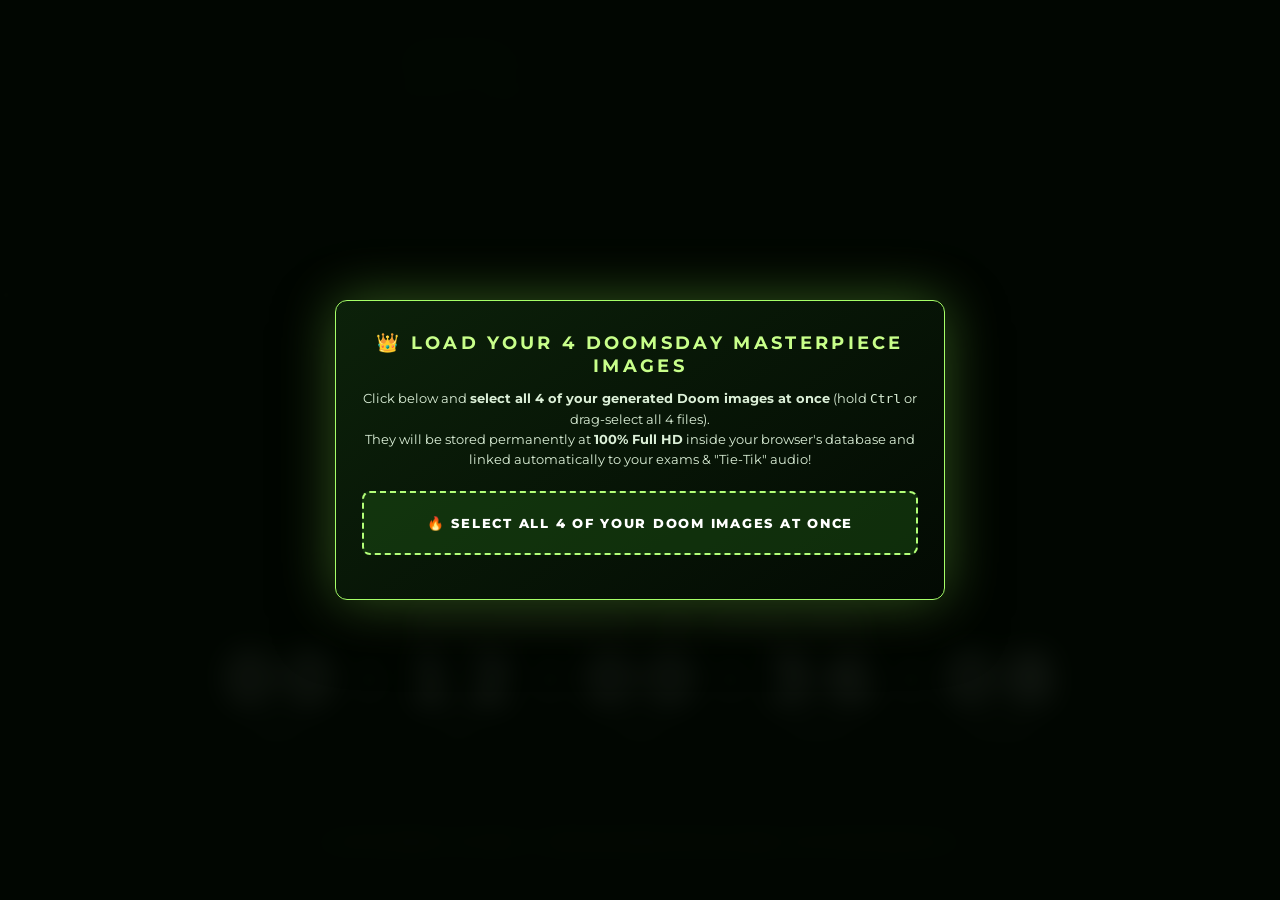
==== index.html @ 55f09d1e "Indexname" ====
<!DOCTYPE html>
<html lang="en">
<head>
<meta charset="UTF-8">
<meta name="viewport" content="width=device-width, initial-scale=1.0">
<title>HARSH YADAV // DOOMSDAY IS COMING</title>
<link href="https://fonts.googleapis.com/css2?family=Montserrat:wght@500;600;700;800;900&display=swap" rel="stylesheet">
<style>
  * { box-sizing: border-box; margin: 0; padding: 0; user-select: none; }
  body, html {
    width: 100vw; height: 100vh; overflow: hidden;
    background: #000000;
    font-family: 'Montserrat', sans-serif;
    color: #ffffff;
  }

  .cinema-stage {
    position: relative;
    width: 100vw; height: 100vh;
    background: #020502;
    overflow: hidden;
  }

  /* 1. Multi-Wallpaper Cross-Fade Layers with Slow IMAX Camera Push-In */
  .bg-layer {
    position: absolute; inset: 0;
    width: 100%; height: 100%;
    background-size: cover;
    background-position: center 22%;
    opacity: 0;
    transition: opacity 1.2s ease-in-out;
    z-index: 1;
    will-change: transform, opacity;
  }
  .bg-layer.active {
    opacity: 1;
    animation: imaxPush 18s infinite alternate ease-in-out;
  }
  @keyframes imaxPush {
    0% { transform: scale(1.0); }
    100% { transform: scale(1.045); }
  }

  /* Subtle Second-Tick Rim Flash Overlay */
  #tickFlashOverlay {
    position: absolute; inset: 0;
    background: radial-gradient(circle at 52% 35%, rgba(185, 255, 110, 0.08), transparent 65%);
    opacity: 0;
    z-index: 2;
    pointer-events: none;
    transition: opacity 0.12s ease;
  }

  /* 2. Live Golden-Emerald Sparks & Ash Canvas (Matches the sparks in your 4 images) */
  #sparksCanvas {
    position: absolute; inset: 0;
    width: 100%; height: 100%;
    z-index: 3;
    pointer-events: none;
  }

  /* 3. Cinema Shadow Cushion Behind Clock (Keeps upper 65% face/mask 100% crystal clear) */
  .shadow-cushion {
    position: absolute; inset: 0;
    background:
      radial-gradient(ellipse at 50% 42%, transparent 45%, rgba(0, 0, 0, 0.72) 88%, rgba(0, 0, 0, 0.95) 100%),
      linear-gradient(to bottom,
        rgba(0,0,0,0.35) 0%,
        transparent 14%,
        transparent 54%,
        rgba(1, 5, 1, 0.76) 69%,
        rgba(0, 0, 0, 0.92) 84%,
        rgba(0, 0, 0, 0.98) 100%);
    z-index: 4;
    pointer-events: none;
  }

  /* IMAX Letterbox Bars */
  .letterbox-top, .letterbox-bottom {
    position: absolute; left: 0; width: 100%; height: 3.8vh;
    background: #000000; z-index: 9; pointer-events: none;
  }
  .letterbox-top { top: 0; }
  .letterbox-bottom { bottom: 0; }

  /* 4. EXACT SCREENSHOT COUNTDOWN TYPOGRAPHY (Calibrated to y = 74% below face/mask) */
  .clock-container {
    position: absolute;
    left: 50%; top: 74%;
    transform: translate(-50%, -50%);
    z-index: 7;
    text-align: center;
    width: 96%;
    max-width: 1180px;
  }

  .doomsday-header {
    font-size: clamp(1.05rem, 2.15vw, 1.9rem);
    font-weight: 800;
    letter-spacing: 0.22em;
    padding-left: 0.22em;
    text-transform: uppercase;
    color: #ffffff;
    text-shadow: 0 4px 20px rgba(0,0,0,0.98), 0 0 26px rgba(170, 255, 110, 0.38);
    margin-bottom: clamp(0.55rem, 1.3vh, 1.05rem);
  }

  .clock-row {
    display: flex;
    justify-content: center;
    align-items: baseline;
    gap: clamp(0.32rem, 1.3vw, 1.15rem);
  }

  .time-col {
    display: flex;
    flex-direction: column;
    align-items: center;
    min-width: clamp(62px, 10.5vw, 134px);
  }

  .time-digits {
    font-size: clamp(2.1rem, 5.3vw, 4.75rem);
    font-weight: 600;
    letter-spacing: 0.17em;
    padding-left: 0.17em;
    color: #ffffff;
    font-variant-numeric: tabular-nums;
    line-height: 1.04;
    text-shadow: 0 6px 26px rgba(0,0,0,0.98), 0 0 30px rgba(185, 255, 130, 0.28);
    transition: transform 0.08s ease, text-shadow 0.08s ease;
  }
  .time-digits.tick-pop {
    transform: scale(1.042);
    text-shadow: 0 6px 26px rgba(0,0,0,0.98), 0 0 42px rgba(215, 255, 160, 0.85);
  }

  .time-colon {
    font-size: clamp(1.8rem, 4.3vw, 3.8rem);
    font-weight: 600;
    color: rgba(255, 255, 255, 0.94);
    transform: translateY(-0.12em);
    text-shadow: 0 4px 20px rgba(0,0,0,0.98);
  }

  .time-label {
    margin-top: clamp(0.45rem, 1.05vh, 0.78rem);
    font-size: clamp(0.52rem, 0.8vw, 0.74rem);
    font-weight: 600;
    letter-spacing: 0.25em;
    padding-left: 0.25em;
    color: rgba(240, 250, 236, 0.92);
    text-transform: uppercase;
    text-shadow: 0 2px 12px rgba(0,0,0,0.98);
  }

  /* 5. ONE-TIME 4-IMAGE LOADER MODAL */
  #loaderModal {
    position: absolute; inset: 0;
    z-index: 30;
    background: rgba(2, 7, 2, 0.9);
    backdrop-filter: blur(14px);
    display: flex; justify-content: center; align-items: center;
    padding: 20px;
  }
  .modal-card {
    max-width: 610px; width: 100%;
    background: linear-gradient(145deg, rgba(12, 34, 10, 0.97), rgba(3, 10, 3, 0.99));
    border: 1.5px solid #a6ff68;
    border-radius: 12px;
    padding: 30px 26px;
    text-align: center;
    box-shadow: 0 0 55px rgba(140, 245, 80, 0.35), 0 20px 60px rgba(0,0,0,0.98);
  }
  .modal-card h2 {
    font-size: 1.15rem; letter-spacing: 0.18em; color: #c8ff8a;
    text-transform: uppercase; margin-bottom: 12px;
  }
  .modal-card p {
    font-size: 0.8rem; line-height: 1.6; color: #dcf0d8; margin-bottom: 20px;
  }
  .upload-big-btn {
    display: block;
    border: 2px dashed #b2ff78;
    background: rgba(28, 78, 20, 0.52);
    padding: 22px 18px;
    border-radius: 8px;
    cursor: pointer;
    font-size: 0.84rem;
    font-weight: 800;
    letter-spacing: 0.13em;
    color: #ffffff;
    text-transform: uppercase;
    transition: all 0.2s ease;
    margin-bottom: 14px;
  }
  .upload-big-btn:hover {
    background: rgba(48, 125, 34, 0.75);
    box-shadow: 0 0 28px rgba(175, 255, 110, 0.55);
  }

  /* Sound Unlock Floating Pill (Shown when returning after images are already saved) */
  #audioUnlockPill {
    position: absolute;
    top: 10vh; left: 50%;
    transform: translateX(-50%);
    z-index: 25;
    display: none;
    background: linear-gradient(135deg, rgba(24, 72, 16, 0.95), rgba(6, 20, 4, 0.98));
    border: 1.5px solid #b8ff6b;
    color: #ffffff;
    padding: 11px 26px;
    border-radius: 40px;
    font-family: 'Montserrat', sans-serif;
    font-size: 0.78rem;
    font-weight: 700;
    letter-spacing: 0.15em;
    text-transform: uppercase;
    cursor: pointer;
    box-shadow: 0 0 28px rgba(160, 255, 95, 0.55);
  }

  /* 6. TOP AUTO-HIDING HUD */
  .top-hud {
    position: absolute;
    top: 4.8vh; left: 16px; right: 16px;
    z-index: 15;
    display: flex; justify-content: space-between; align-items: center;
    flex-wrap: wrap; gap: 8px;
    opacity: 0.18;
    transition: opacity 0.3s ease;
  }
  .top-hud:hover { opacity: 1; }
  .hud-grp { display: flex; align-items: center; gap: 6px; flex-wrap: wrap; }
  .hud-btn, .hud-sel {
    background: rgba(5, 15, 5, 0.88);
    border: 1px solid rgba(155, 245, 95, 0.45);
    color: #ebffdf;
    padding: 6px 10px;
    font-family: 'Montserrat', sans-serif;
    font-size: 0.65rem;
    font-weight: 700;
    letter-spacing: 0.1em;
    text-transform: uppercase;
    border-radius: 4px;
    cursor: pointer;
    backdrop-filter: blur(8px);
    transition: all 0.2s ease;
  }
  .hud-btn:hover, .hud-sel:hover, .hud-btn.active-bg {
    background: rgba(42, 110, 24, 0.92);
    border-color: #c8ff8a;
    box-shadow: 0 0 12px rgba(160, 255, 95, 0.45);
  }

  /* 7. BOTTOM GTU PDF TRACKER */
  .bottom-hud {
    position: absolute;
    bottom: 4.8vh; left: 50%;
    transform: translateX(-50%);
    z-index: 15;
    width: 92%; max-width: 980px;
    display: flex; flex-direction: column; align-items: center;
  }
  .tracker-pill {
    background: rgba(4, 14, 4, 0.85);
    border: 1px solid rgba(150, 240, 90, 0.42);
    padding: 7px 22px;
    border-radius: 30px;
    font-size: 0.68rem;
    font-weight: 700;
    letter-spacing: 0.14em;
    color: #d2ffad;
    cursor: pointer;
    opacity: 0.55;
    transition: all 0.25s ease;
  }
  .tracker-pill:hover { opacity: 1; border-color: #c8ff8a; background: rgba(18, 52, 12, 0.95); }
  .tracker-drawer {
    display: none;
    width: 100%;
    max-height: 46vh;
    overflow-y: auto;
    margin-bottom: 10px;
    background: rgba(3, 10, 3, 0.96);
    border: 1px solid rgba(155, 245, 95, 0.5);
    border-radius: 8px;
    padding: 16px 20px;
    backdrop-filter: blur(16px);
  }
  .tracker-drawer.open { display: block; }
  .tracker-drawer h4 {
    font-size: 0.78rem; letter-spacing: 0.16em; color: #b8ff6b;
    margin-bottom: 10px; text-transform: uppercase;
  }
  .tracker-grid {
    display: grid; grid-template-columns: repeat(auto-fit, minmax(265px, 1fr));
    gap: 9px;
  }
  .t-card {
    background: rgba(14, 34, 12, 0.72);
    border: 1px solid rgba(125, 210, 80, 0.3);
    padding: 9px 12px; border-radius: 6px;
    font-size: 0.71rem; line-height: 1.45;
  }
  .t-card strong { color: #c2ff85; display: block; margin-bottom: 3px; }
  .t-card label { display: flex; gap: 7px; align-items: flex-start; cursor: pointer; }
  .t-card input { accent-color: #7ee840; margin-top: 2px; }
</style>
</head>
<body>

<div class="cinema-stage">
  <div class="letterbox-top"></div>

  <!-- 4 Full-HD Cross-Fading Wallpaper Slots -->
  <div class="bg-layer active" id="bgSlot0"></div>
  <div class="bg-layer" id="bgSlot1"></div>
  <div class="bg-layer" id="bgSlot2"></div>
  <div class="bg-layer" id="bgSlot3"></div>

  <div id="tickFlashOverlay"></div>
  <canvas id="sparksCanvas"></canvas>
  <div class="shadow-cushion"></div>

  <!-- One-Time Multi-Image Setup Modal -->
  <div id="loaderModal">
    <div class="modal-card">
      <h2>👑 LOAD YOUR 4 DOOMSDAY MASTERPIECE IMAGES</h2>
      <p>
        Click below and <strong>select all 4 of your generated Doom images at once</strong> (hold <code>Ctrl</code> or drag-select all 4 files).<br>
        They will be stored permanently at <strong>100% Full HD</strong> inside your browser's database and linked automatically to your exams &amp; "Tie-Tik" audio!
      </p>
      <label class="upload-big-btn">
        🔥 SELECT ALL 4 OF YOUR DOOM IMAGES AT ONCE
        <input type="file" accept="image/*" multiple style="display:none" onchange="handleMultiWallpapers(event)">
      </label>
    </div>
  </div>

  <!-- Audio Unlock Button (Appears on reload when images are already stored) -->
  <button id="audioUnlockPill" onclick="unlockAudioEngine()">
    🔊 CLICK TO START "TIE-TIK" CLOCK &amp; DOOMSDAY THEME
  </button>

  <!-- Top Controls -->
  <div class="top-hud">
    <div class="hud-grp">
      <!-- Milestone & Task Selector (Auto-switches Wallpaper + Audio Tempo) -->
      <select id="milestoneSel" class="hud-sel" onchange="onMilestoneChange()">
        <option value="2026-12-18T13:00:00+05:30|DOOMSDAY IS COMING|0|1">
          🟢 DOOMSDAY: GTU SEM 7 FINALE (18 DEC 2026)
        </option>
        <option value="2026-12-01T10:30:00+05:30|MACHINE LEARNING IS COMING|2|1">
          ⚔️ PAPER 1: MACHINE LEARNING (01 DEC — 36 Qs)
        </option>
        <option value="2026-12-03T10:30:00+05:30|COMPILER DESIGN IS COMING|2|2">
          🔥 PAPER 2: COMPILER DESIGN (03 DEC — 38 Qs)
        </option>
        <option value="2026-12-08T10:30:00+05:30|CLOUD COMPUTING IS COMING|0|1">
          ☁️ PAPER 3: CLOUD COMPUTING (08 DEC — 32 Qs)
        </option>
        <option value="2026-12-14T10:30:00+05:30|ARTIFICIAL INTELLIGENCE|3|1">
          🧠 PAPER 4: ARTIFICIAL INTELLIGENCE (14 DEC — 51 Qs)
        </option>
        <option value="2026-12-16T10:30:00+05:30|MOBILE APP DEVELOPMENT|3|2">
          📱 PAPER 5: MAD EXAM (16 DEC — 40 Qs)
        </option>
        <option value="2027-02-06T09:30:00+05:30|GATE 2027 CS IS COMING|1|1">
          👑 GATE 2027 CS: THE MAIN EVENT (06 FEB 2027)
        </option>
        <option value="2027-03-14T09:00:00+05:30|BARC OCES 2027 IS COMING|1|1">
          ☢️ BARC OCES 2027 CBT (14 MAR 2027)
        </option>
      </select>

      <!-- Direct Wallpaper Switcher Buttons -->
      <button class="hud-btn active-bg" id="btnBg0" onclick="activateWallpaper(0, false)">BG 1: Mask</button>
      <button class="hud-btn" id="btnBg1" onclick="activateWallpaper(1, false)">BG 2: Cosmic</button>
      <button class="hud-btn" id="btnBg2" onclick="activateWallpaper(2, false)">BG 3: Cyber</button>
      <button class="hud-btn" id="btnBg3" onclick="activateWallpaper(3, false)">BG 4: Sovereign</button>
      <button class="hud-btn" id="btnCycle" onclick="toggleAutoCycle()">🔄 Auto-Cycle: OFF</button>
    </div>

    <div class="hud-grp">
      <!-- Sound Mode Selector -->
      <select id="audioSel" class="hud-sel" onchange="onAudioModeChange()">
        <option value="cinema">🔊 Audio: "Tie-Tik" + Dark Doomsday Score</option>
        <option value="tickonly">⏱️ Audio: Pure "Tie-Tik" Clock Only</option>
        <option value="urgent">⚡ Audio: Urgent Double "Tie-Tik" + Score</option>
        <option value="study">🧠 Audio: Soft Tick + 40Hz Study Focus</option>
        <option value="mute">🔇 Audio: Muted</option>
      </select>

      <label class="hud-btn">
        🎵 Custom MP3
        <input type="file" accept="audio/*" style="display:none" onchange="loadCustomTrack(event)">
      </label>
      <label class="hud-btn">
        🖼️ Change 4 Images
        <input type="file" accept="image/*" multiple style="display:none" onchange="handleMultiWallpapers(event)">
      </label>
      <button class="hud-btn" onclick="promptHeading()">✏️ Title</button>
      <button class="hud-btn" onclick="toggleFullscreen()">⛶ Fullscreen</button>
    </div>
  </div>

  <!-- Center Countdown Overlay -->
  <div class="clock-container" id="clockBox">
    <div class="doomsday-header" id="headerTitle">DOOMSDAY IS COMING</div>
    <div class="clock-row">
      <div class="time-col">
        <div class="time-digits" id="numMonth">01</div>
        <div class="time-label">MONTH</div>
      </div>
      <div class="time-colon">:</div>
      <div class="time-col">
        <div class="time-digits" id="numDays">02</div>
        <div class="time-label">DAYS</div>
      </div>
      <div class="time-colon">:</div>
      <div class="time-col">
        <div class="time-digits" id="numHours">13</div>
        <div class="time-label">HOURS</div>
      </div>
      <div class="time-colon">:</div>
      <div class="time-col">
        <div class="time-digits" id="numMinutes">32</div>
        <div class="time-label">MINUTES</div>
      </div>
      <div class="time-colon">:</div>
      <div class="time-col">
        <div class="time-digits" id="numSeconds">00</div>
        <div class="time-label">SECONDS</div>
      </div>
    </div>
  </div>

  <!-- Bottom GTU Sem 7 PDF Tracker -->
  <div class="bottom-hud">
    <div class="tracker-drawer" id="trackerDrawer">
      <h4>GTU Sem 7 Audited PDF Sprint Checklist (231 Questions Total)</h4>
      <div class="tracker-grid" id="trackerGrid"></div>
    </div>
    <div class="tracker-pill" onclick="document.getElementById('trackerDrawer').classList.toggle('open')">
      ▲ ACTIVE SPRINT: 16–19 NOV — COMPILER DESIGN PDF (Q1–Q38) | CLICK FOR CHECKLIST ▲
    </div>
  </div>

  <div class="letterbox-bottom"></div>
</div>

<audio id="customMp3" loop style="display:none"></audio>

<script>
/* =========================================================================
   1. INDEXED-DB PERMANENT FULL-HD STORAGE FOR ALL 4 WALLPAPERS
   ========================================================================= */
const DB_NAME = 'HarshDoomsdayDB_V4';
const STORE_NAME = 'wallpapers';

function openDB() {
  return new Promise((resolve, reject) => {
    const req = indexedDB.open(DB_NAME, 1);
    req.onupgradeneeded = e => {
      e.target.result.createObjectStore(STORE_NAME);
    };
    req.onsuccess = e => resolve(e.target.result);
    req.onerror = e => reject(e);
  });
}

async function saveImagesToDB(dataUrls) {
  const db = await openDB();
  const tx = db.transaction(STORE_NAME, 'readwrite');
  const store = tx.objectStore(STORE_NAME);
  store.put(dataUrls, 'harsh_4_wallpapers');
}

async function loadImagesFromDB() {
  try {
    const db = await openDB();
    return new Promise(resolve => {
      const tx = db.transaction(STORE_NAME, 'readonly');
      const req = tx.objectStore(STORE_NAME).get('harsh_4_wallpapers');
      req.onsuccess = () => resolve(req.result || null);
      req.onerror = () => resolve(null);
    });
  } catch (e) {
    return null;
  }
}

function applyWallpapersToDOM(urls) {
  for (let i = 0; i < 4; i++) {
    const slot = document.getElementById('bgSlot' + i);
    const url = urls[i % urls.length];
    slot.style.backgroundImage = `url('${url}')`;
  }
}

function handleMultiWallpapers(e) {
  const files = Array.from(e.target.files);
  if (!files.length) return;

  const readers = files.slice(0, 4).map(file => new Promise(resolve => {
    const r = new FileReader();
    r.onload = ev => resolve(ev.target.result);
    r.readAsDataURL(file);
  }));

  Promise.all(readers).then(urls => {
    applyWallpapersToDOM(urls);
    saveImagesToDB(urls);
    document.getElementById('loaderModal').style.display = 'none';
    unlockAudioEngine();
  });
}

window.addEventListener('DOMContentLoaded', async () => {
  const savedUrls = await loadImagesFromDB();
  if (savedUrls && savedUrls.length > 0) {
    applyWallpapersToDOM(savedUrls);
    document.getElementById('loaderModal').style.display = 'none';
    document.getElementById('audioUnlockPill').style.display = 'block';
  }
});

/* =========================================================================
   2. WALLPAPER SWITCHER & AUTO-CYCLE ENGINE
   ========================================================================= */
let currentBgIdx = 0;
let autoCycleTimer = null;

function activateWallpaper(idx, fromAuto) {
  currentBgIdx = idx;
  for (let i = 0; i < 4; i++) {
    document.getElementById('bgSlot' + i).classList.toggle('active', i === idx);
    document.getElementById('btnBg' + i).classList.toggle('active-bg', i === idx);
  }
  if (!fromAuto && autoCycleTimer) {
    clearInterval(autoCycleTimer);
    autoCycleTimer = null;
    document.getElementById('btnCycle').textContent = '🔄 Auto-Cycle: OFF';
  }
}

function toggleAutoCycle() {
  const btn = document.getElementById('btnCycle');
  if (autoCycleTimer) {
    clearInterval(autoCycleTimer);
    autoCycleTimer = null;
    btn.textContent = '🔄 Auto-Cycle: OFF';
  } else {
    btn.textContent = '🔄 Auto-Cycle: 30s ON';
    autoCycleTimer = setInterval(() => {
      activateWallpaper((currentBgIdx + 1) % 4, true);
    }, 30000);
  }
}

/* =========================================================================
   3. GOLDEN-EMERALD SPARKS & CATHEDRAL EMBERS (Matches your 4 images!)
   ========================================================================= */
const spCanvas = document.getElementById('sparksCanvas');
const spCtx = spCanvas.getContext('2d');
let sparks = [];

function initSparks() {
  spCanvas.width = window.innerWidth;
  spCanvas.height = window.innerHeight;
  sparks = Array.from({ length: 55 }, () => ({
    x: Math.random() * spCanvas.width,
    y: Math.random() * spCanvas.height,
    r: Math.random() * 1.8 + 0.4,
    vx: (Math.random() - 0.5) * 0.28,
    vy: -Math.random() * 0.45 - 0.12,
    gold: Math.random() > 0.45,
    a: Math.random() * 0.65 + 0.15
  }));
}
function animateSparks() {
  spCtx.clearRect(0, 0, spCanvas.width, spCanvas.height);
  for (const s of sparks) {
    s.x += s.vx; s.y += s.vy;
    if (s.y < 0) s.y = spCanvas.height;
    if (s.x < 0) s.x = spCanvas.width;
    if (s.x > spCanvas.width) s.x = 0;
    spCtx.beginPath();
    spCtx.arc(s.x, s.y, s.r, 0, Math.PI * 2);
    spCtx.fillStyle = s.gold
      ? `rgba(255, 225, 130, ${s.a})`
      : `rgba(185, 255, 120, ${s.a})`;
    spCtx.fill();
  }
  requestAnimationFrame(animateSparks);
}
window.addEventListener('resize', initSparks);
initSparks();
animateSparks();

/* =========================================================================
   4. WEB AUDIO ENGINE: "TIE-TIK" MECHANICAL CLOCK + DOOMSDAY SCORE
   ========================================================================= */
let audioCtx = null;
let isAudioReady = false;
let audioMode = 'cinema';
let droneMaster = null;
let bassOsc = null, fifthOsc = null, thirdOsc = null;
let tieState = false;
let chordStep = 0;
let tickMultiplier = 1;

const villainChords = [
  { b: 36.71, f: 110.00, t: 130.81 }, // Dm
  { b: 29.14, f: 87.31,  t: 116.54 }, // Bb
  { b: 49.00, f: 73.42,  t: 116.54 }, // Gm
  { b: 27.50, f: 82.41,  t: 103.83 }  // A7(b9)
];

function unlockAudioEngine() {
  if (!audioCtx) {
    const AC = window.AudioContext || window.webkitAudioContext;
    audioCtx = new AC();
  }
  if (audioCtx.state === 'suspended') audioCtx.resume();
  isAudioReady = true;
  document.getElementById('audioUnlockPill').style.display = 'none';
  if (!droneMaster) initDoomOrchestra();
  playTieTik(true);
}

function initDoomOrchestra() {
  droneMaster = audioCtx.createGain();
  const filter = audioCtx.createBiquadFilter();
  filter.type = 'lowpass';
  filter.frequency.value = 205;

  const lfo = audioCtx.createOscillator();
  const lfoG = audioCtx.createGain();
  lfo.frequency.value = 0.15;
  lfoG.gain.value = 95;
  lfo.connect(lfoG);
  lfoG.connect(filter.frequency);
  lfo.start();

  bassOsc = audioCtx.createOscillator();
  fifthOsc = audioCtx.createOscillator();
  thirdOsc = audioCtx.createOscillator();

  bassOsc.type = 'sawtooth';
  fifthOsc.type = 'sawtooth';
  thirdOsc.type = 'triangle';

  bassOsc.connect(filter);
  fifthOsc.connect(filter);
  thirdOsc.connect(filter);
  filter.connect(droneMaster);
  droneMaster.connect(audioCtx.destination);

  bassOsc.start(); fifthOsc.start(); thirdOsc.start();
  stepChord();
  setInterval(stepChord, 6000);
  updateOrchestraGain();
}

function stepChord() {
  if (!audioCtx || !bassOsc) return;
  const now = audioCtx.currentTime;
  if (audioMode === 'study') {
    bassOsc.frequency.setTargetAtTime(40, now, 0.5);
    fifthOsc.frequency.setTargetAtTime(80, now, 0.5);
    thirdOsc.frequency.setTargetAtTime(120, now, 0.5);
    return;
  }
  const c = villainChords[chordStep % villainChords.length];
  chordStep++;
  bassOsc.frequency.setTargetAtTime(c.b, now, 0.8);
  fifthOsc.frequency.setTargetAtTime(c.f, now, 0.8);
  thirdOsc.frequency.setTargetAtTime(c.t, now, 0.8);
}

function updateOrchestraGain() {
  if (!droneMaster || !audioCtx) return;
  const now = audioCtx.currentTime;
  if (audioMode === 'mute' || audioMode === 'tickonly') {
    droneMaster.gain.setTargetAtTime(0.0001, now, 0.25);
  } else if (audioMode === 'study') {
    stepChord();
    droneMaster.gain.setTargetAtTime(0.045, now, 0.35);
  } else {
    stepChord();
    droneMaster.gain.setTargetAtTime(0.115, now, 0.35);
  }
}

function playTieTik(isMainSecond) {
  if (!isAudioReady || !audioCtx || audioMode === 'mute') return;
  const now = audioCtx.currentTime;
  tieState = !tieState;

  // 1. Crisp Mechanical Escapement ("Tie" vs "Tik")
  const osc = audioCtx.createOscillator();
  const gain = audioCtx.createGain();
  const bp = audioCtx.createBiquadFilter();

  bp.type = 'bandpass';
  bp.frequency.value = tieState ? 2700 : 1850;
  bp.Q.value = 5.8;

  osc.type = 'triangle';
  osc.frequency.setValueAtTime(tieState ? 1350 : 940, now);
  osc.frequency.exponentialRampToValueAtTime(145, now + 0.048);

  const vol = audioMode === 'study' ? 0.08 : 0.34;
  gain.gain.setValueAtTime(vol, now);
  gain.gain.exponentialRampToValueAtTime(0.001, now + 0.058);

  osc.connect(bp); bp.connect(gain); gain.connect(audioCtx.destination);
  osc.start(now); osc.stop(now + 0.062);

  // 2. Cathedral Reverb Echo
  const echo = audioCtx.createOscillator();
  const echoG = audioCtx.createGain();
  echo.type = 'sine';
  echo.frequency.setValueAtTime(tieState ? 680 : 470, now + 0.085);
  echoG.gain.setValueAtTime(vol * 0.22, now + 0.085);
  echoG.gain.exponentialRampToValueAtTime(0.001, now + 0.19);
  echo.connect(echoG); echoG.connect(audioCtx.destination);
  echo.start(now + 0.085); echo.stop(now + 0.2);

  // 3. Deep Sub-Bass Thud on Full Second
  if (isMainSecond && audioMode !== 'study') {
    const sub = audioCtx.createOscillator();
    const subG = audioCtx.createGain();
    sub.type = 'sine';
    sub.frequency.setValueAtTime(tieState ? 74 : 58, now);
    sub.frequency.exponentialRampToValueAtTime(22, now + 0.25);
    subG.gain.setValueAtTime(0.27, now);
    subG.gain.exponentialRampToValueAtTime(0.001, now + 0.27);
    sub.connect(subG); subG.connect(audioCtx.destination);
    sub.start(now); sub.stop(now + 0.28);
  }
}

function onAudioModeChange() {
  audioMode = document.getElementById('audioSel').value;
  if (!isAudioReady && audioMode !== 'mute') unlockAudioEngine();
  updateOrchestraGain();
}

function loadCustomTrack(e) {
  const file = e.target.files[0];
  if (!file) return;
  const player = document.getElementById('customMp3');
  player.src = URL.createObjectURL(file);
  player.volume = 0.6;
  player.play();
  if (!isAudioReady) unlockAudioEngine();
}

/* =========================================================================
   5. LIVE COUNTDOWN ENGINE (MONTH : DAYS : HOURS : MINUTES : SECONDS)
   ========================================================================= */
let lastSecVal = -1;
function pad2(n) { return String(Math.max(0, n)).padStart(2, '0'); }

function updateClockLoop() {
  const parts = document.getElementById('milestoneSel').value.split('|');
  const target = new Date(parts[0]);
  const now = new Date();

  if (now >= target) {
    ['numMonth','numDays','numHours','numMinutes','numSeconds'].forEach(id => document.getElementById(id).textContent = '00');
    return;
  }

  let months = (target.getFullYear() - now.getFullYear()) * 12 + (target.getMonth() - now.getMonth());
  let anchor = new Date(now.getFullYear(), now.getMonth() + months, now.getDate(),
                        now.getHours(), now.getMinutes(), now.getSeconds());
  if (anchor > target) {
    months--;
    anchor = new Date(now.getFullYear(), now.getMonth() + months, now.getDate(),
                      now.getHours(), now.getMinutes(), now.getSeconds());
  }

  let rem = target - anchor;
  const days = Math.floor(rem / 86400000); rem -= days * 86400000;
  const hours = Math.floor(rem / 3600000); rem -= hours * 3600000;
  const minutes = Math.floor(rem / 60000); rem -= minutes * 60000;
  const seconds = Math.floor(rem / 1000);

  document.getElementById('numMonth').textContent = pad2(months);
  document.getElementById('numDays').textContent = pad2(days);
  document.getElementById('numHours').textContent = pad2(hours);
  document.getElementById('numMinutes').textContent = pad2(minutes);
  const secEl = document.getElementById('numSeconds');
  secEl.textContent = pad2(seconds);

  if (seconds !== lastSecVal) {
    lastSecVal = seconds;
    secEl.classList.add('tick-pop');
    const flash = document.getElementById('tickFlashOverlay');
    flash.style.opacity = '1';
    setTimeout(() => {
      secEl.classList.remove('tick-pop');
      flash.style.opacity = '0';
    }, 115);

    playTieTik(true);
    if (audioMode === 'urgent' || tickMultiplier === 2) {
      setTimeout(() => playTieTik(false), 500);
    }
  }
}
setInterval(updateClockLoop, 100);
updateClockLoop();

function onMilestoneChange() {
  const parts = document.getElementById('milestoneSel').value.split('|');
  document.getElementById('headerTitle').textContent = parts[1];
  const bgIdx = parseInt(parts[2], 10);
  tickMultiplier = parseInt(parts[3], 10);
  activateWallpaper(bgIdx, false);
  updateClockLoop();
}

function promptHeading() {
  const el = document.getElementById('headerTitle');
  const next = prompt('Enter custom heading:', el.textContent);
  if (next && next.trim()) el.textContent = next.trim().toUpperCase();
}
function toggleFullscreen() {
  if (!document.fullscreenElement) document.documentElement.requestFullscreen();
  else document.exitFullscreen();
}

/* =========================================================================
   6. GTU SEM 7 AUDITED PDF CHECKLIST
   ========================================================================= */
const sprintItems = [
  { id: 'u1', title: '16–19 Nov: Compiler Design PDF (All 38 Qs)', text: 'Sec 1 Pass First (Q1–Q25) + Sec 2 Score More (Q26–Q38, incl. Summer 2026 CLR Table)' },
  { id: 'u2', title: '20–21 Nov: Mobile App Dev PDF (24 Qs)', text: 'Sec 1 Pass First (Q1–Q24: Lifecycles, Intents, SQLite, Permissions, Retrofit, Firebase)' },
  { id: 'u3', title: '22–23 Nov: Distributed System PDF (24 Qs)', text: 'Sec 1 Pass First (Q1–Q24: RPC/RMI, Lamport/Vector Clocks, Election, 2PC, Kerberos)' },
  { id: 'u4', title: '24–25 Nov: Artificial Intelligence PDF (32 Qs)', text: 'Sec 1 Pass First (Q1–Q32: Water Jug, A*, SEND+MORE=MONEY, Resolution, Bayes, Prolog)' },
  { id: 'u5', title: '26 Nov: Cloud Computing PDF (22 Qs)', text: 'Sec 1 Pass First (Q1–Q22: NIST, IaaS/PaaS/SaaS, Hypervisors, Live Migration, SLA, IAM)' },
  { id: 'u6', title: '27–30 Nov: Machine Learning PDF (All 36 Qs)', text: 'Sec 1 (Q1–Q24) + Sec 2 (Q25–Q36) -> Ready for 01 Dec Morning Exam!' }
];
const tGrid = document.getElementById('trackerGrid');
sprintItems.forEach(item => {
  const c = localStorage.getItem(item.id) === 'true' ? 'checked' : '';
  const div = document.createElement('div');
  div.className = 't-card';
  div.innerHTML = `<strong>${item.title}</strong>
    <label><input type="checkbox" ${c} onchange="localStorage.setItem('${item.id}', this.checked)">
    <span>${item.text}</span></label>`;
  tGrid.appendChild(div);
});
</script>
</body>
</html>
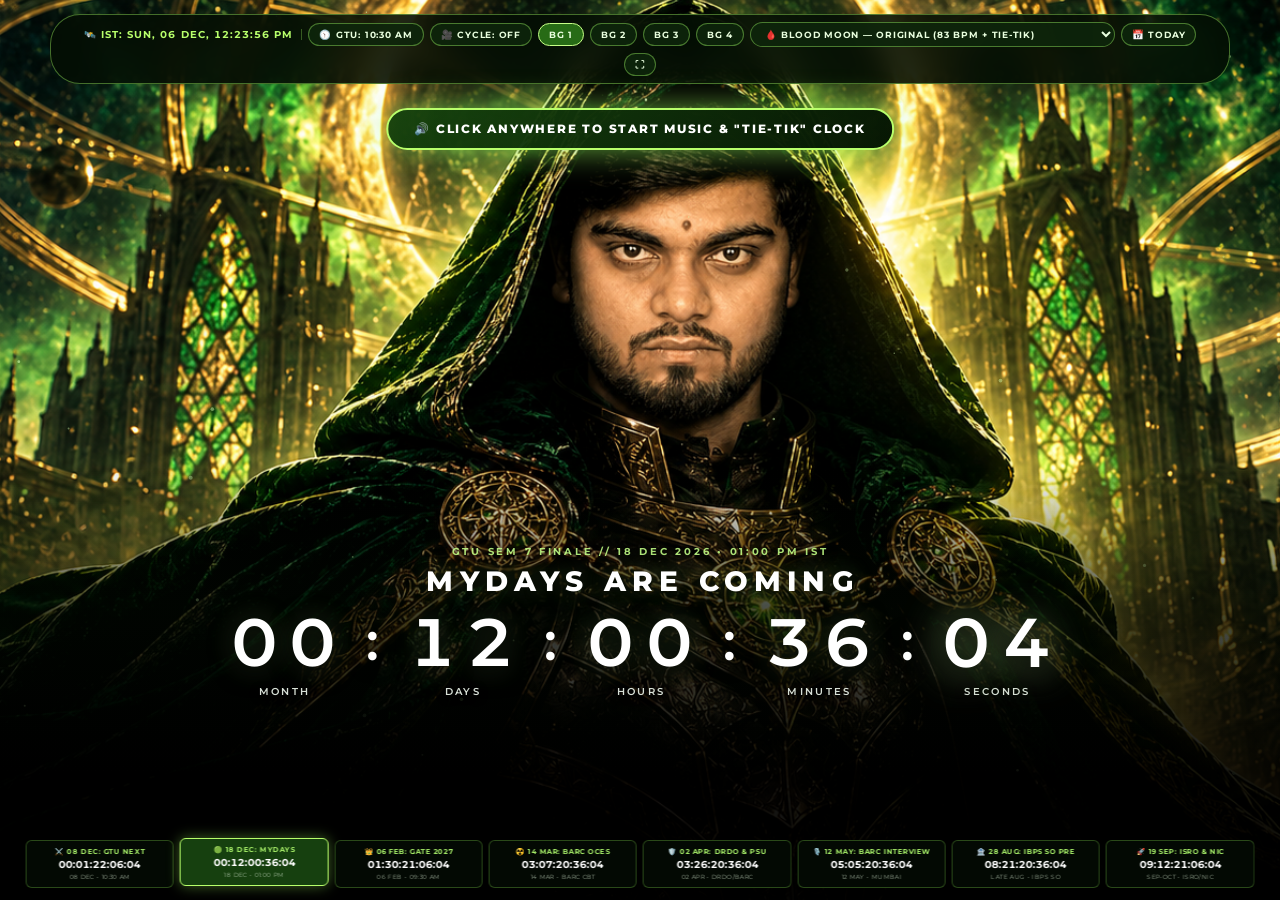
==== commit 87c65710: "Mydays changes alot" ====
--- a/index.html
+++ b/index.html
@@ -2,860 +2,855 @@
 <html lang="en">
 <head>
 <meta charset="UTF-8">
-<meta name="viewport" content="width=device-width, initial-scale=1.0">
-<title>HARSH YADAV // DOOMSDAY IS COMING</title>
+<meta name="viewport" content="width=device-width, initial-scale=1.0, maximum-scale=1.0, user-scalable=no, viewport-fit=cover">
+<title>MYDAYS ARE COMING // HARSH YADAV</title>
 <link href="https://fonts.googleapis.com/css2?family=Montserrat:wght@500;600;700;800;900&display=swap" rel="stylesheet">
 <style>
-  * { box-sizing: border-box; margin: 0; padding: 0; user-select: none; }
-  body, html {
-    width: 100vw; height: 100vh; overflow: hidden;
+  * { box-sizing: border-box; margin: 0; padding: 0; user-select: none; -webkit-tap-highlight-color: transparent; }
+  html, body {
+    width: 100vw; height: 100vh;
+    overflow: hidden;
     background: #000000;
-    font-family: 'Montserrat', sans-serif;
+    font-family: 'Montserrat', -apple-system, BlinkMacSystemFont, sans-serif;
     color: #ffffff;
   }
 
-  .cinema-stage {
-    position: relative;
+  /* 1. FULLSCREEN STAGE (ZERO BLACK BARS, ZERO CLUTTER) */
+  .cinema-frame {
+    position: fixed; inset: 0;
     width: 100vw; height: 100vh;
-    background: #020502;
     overflow: hidden;
-  }
-
-  /* 1. Multi-Wallpaper Cross-Fade Layers with Slow IMAX Camera Push-In */
-  .bg-layer {
-    position: absolute; inset: 0;
-    width: 100%; height: 100%;
-    background-size: cover;
-    background-position: center 22%;
+    background: #020602;
+  }
+
+  /* 4 Overscaled Fullscreen Wallpapers Directly Linked to img/1.jpg .. img/4.jpg */
+  .bg-img {
+    position: fixed;
+    top: -6vh; left: -6vw;
+    width: 112vw; height: 112vh;
+    object-fit: cover;
+    object-position: center 18%;
     opacity: 0;
     transition: opacity 1.2s ease-in-out;
-    z-index: 1;
-    will-change: transform, opacity;
-  }
-  .bg-layer.active {
-    opacity: 1;
-    animation: imaxPush 18s infinite alternate ease-in-out;
-  }
-  @keyframes imaxPush {
-    0% { transform: scale(1.0); }
-    100% { transform: scale(1.045); }
-  }
-
-  /* Subtle Second-Tick Rim Flash Overlay */
-  #tickFlashOverlay {
-    position: absolute; inset: 0;
-    background: radial-gradient(circle at 52% 35%, rgba(185, 255, 110, 0.08), transparent 65%);
-    opacity: 0;
     z-index: 2;
     pointer-events: none;
-    transition: opacity 0.12s ease;
-  }
-
-  /* 2. Live Golden-Emerald Sparks & Ash Canvas (Matches the sparks in your 4 images) */
-  #sparksCanvas {
-    position: absolute; inset: 0;
-    width: 100%; height: 100%;
+    will-change: transform, opacity;
+  }
+  .bg-img.active {
+    opacity: 1;
+    animation: slowPan 18s infinite alternate ease-in-out;
+  }
+  @keyframes slowPan {
+    0% { transform: scale(1.0); }
+    100% { transform: scale(1.05); }
+  }
+
+  #ashCanvas {
+    position: fixed; inset: 0;
+    width: 100vw; height: 100vh;
     z-index: 3;
     pointer-events: none;
   }
 
-  /* 3. Cinema Shadow Cushion Behind Clock (Keeps upper 65% face/mask 100% crystal clear) */
-  .shadow-cushion {
-    position: absolute; inset: 0;
-    background:
-      radial-gradient(ellipse at 50% 42%, transparent 45%, rgba(0, 0, 0, 0.72) 88%, rgba(0, 0, 0, 0.95) 100%),
-      linear-gradient(to bottom,
-        rgba(0,0,0,0.35) 0%,
-        transparent 14%,
-        transparent 54%,
-        rgba(1, 5, 1, 0.76) 69%,
-        rgba(0, 0, 0, 0.92) 84%,
-        rgba(0, 0, 0, 0.98) 100%);
+  .shadow-gradient {
+    position: fixed; inset: 0;
+    background: linear-gradient(to bottom,
+      transparent 0%,
+      transparent 52%,
+      rgba(1, 6, 1, 0.72) 68%,
+      rgba(0, 0, 0, 0.90) 86%,
+      rgba(0, 0, 0, 0.96) 100%);
     z-index: 4;
     pointer-events: none;
   }
 
-  /* IMAX Letterbox Bars */
-  .letterbox-top, .letterbox-bottom {
-    position: absolute; left: 0; width: 100%; height: 3.8vh;
-    background: #000000; z-index: 9; pointer-events: none;
-  }
-  .letterbox-top { top: 0; }
-  .letterbox-bottom { bottom: 0; }
-
-  /* 4. EXACT SCREENSHOT COUNTDOWN TYPOGRAPHY (Calibrated to y = 74% below face/mask) */
-  .clock-container {
-    position: absolute;
-    left: 50%; top: 74%;
+  /* 2. SOUND UNLOCK BANNER (Auto-hides immediately if browser allows autoplay or on first click) */
+  #soundUnlockBanner {
+    position: fixed;
+    top: 12vh; left: 50%;
+    transform: translateX(-50%);
+    z-index: 30;
+    background: linear-gradient(135deg, rgba(22, 68, 14, 0.96), rgba(6, 22, 4, 0.99));
+    border: 2px solid #b8ff6b;
+    color: #ffffff;
+    padding: 12px 26px;
+    border-radius: 40px;
+    font-family: 'Montserrat', sans-serif;
+    font-size: clamp(0.66rem, 0.92vw, 0.8rem);
+    font-weight: 800;
+    letter-spacing: 0.15em;
+    text-transform: uppercase;
+    cursor: pointer;
+    box-shadow: 0 0 32px rgba(155, 255, 90, 0.65);
+  }
+
+  /* 3. CENTER COUNTDOWN OVERLAY */
+  .doomsday-clock-overlay {
+    position: fixed;
+    left: 50%; top: 69%;
     transform: translate(-50%, -50%);
-    z-index: 7;
+    z-index: 10;
     text-align: center;
     width: 96%;
-    max-width: 1180px;
-  }
-
-  .doomsday-header {
-    font-size: clamp(1.05rem, 2.15vw, 1.9rem);
+    max-width: 1160px;
+  }
+  .path-kicker {
+    font-size: clamp(0.52rem, 0.82vw, 0.76rem);
+    font-weight: 700;
+    letter-spacing: 0.26em;
+    color: rgba(195, 255, 135, 0.88);
+    text-transform: uppercase;
+    margin-bottom: 0.35rem;
+    text-shadow: 0 2px 12px rgba(0,0,0,0.98);
+  }
+  .doomsday-heading {
+    font-size: clamp(1.1rem, 2.2vw, 1.95rem);
     font-weight: 800;
     letter-spacing: 0.22em;
     padding-left: 0.22em;
     text-transform: uppercase;
     color: #ffffff;
-    text-shadow: 0 4px 20px rgba(0,0,0,0.98), 0 0 26px rgba(170, 255, 110, 0.38);
-    margin-bottom: clamp(0.55rem, 1.3vh, 1.05rem);
-  }
-
-  .clock-row {
+    text-shadow: 0 4px 18px rgba(0,0,0,0.98), 0 0 24px rgba(175, 255, 125, 0.3);
+    margin-bottom: clamp(0.45rem, 1.15vh, 0.95rem);
+  }
+  .digits-row {
     display: flex;
     justify-content: center;
     align-items: baseline;
-    gap: clamp(0.32rem, 1.3vw, 1.15rem);
-  }
-
-  .time-col {
+    gap: clamp(0.24rem, 1.3vw, 1.12rem);
+  }
+  .unit-block {
     display: flex;
     flex-direction: column;
     align-items: center;
-    min-width: clamp(62px, 10.5vw, 134px);
-  }
-
-  .time-digits {
-    font-size: clamp(2.1rem, 5.3vw, 4.75rem);
+    min-width: clamp(52px, 10.4vw, 132px);
+  }
+  .digit-pair {
+    font-size: clamp(1.75rem, 5.2vw, 4.7rem);
     font-weight: 600;
     letter-spacing: 0.17em;
     padding-left: 0.17em;
     color: #ffffff;
     font-variant-numeric: tabular-nums;
-    line-height: 1.04;
-    text-shadow: 0 6px 26px rgba(0,0,0,0.98), 0 0 30px rgba(185, 255, 130, 0.28);
+    line-height: 1.05;
+    text-shadow: 0 4px 24px rgba(0,0,0,0.98), 0 0 28px rgba(185, 255, 140, 0.25);
     transition: transform 0.08s ease, text-shadow 0.08s ease;
   }
-  .time-digits.tick-pop {
-    transform: scale(1.042);
-    text-shadow: 0 6px 26px rgba(0,0,0,0.98), 0 0 42px rgba(215, 255, 160, 0.85);
-  }
-
-  .time-colon {
-    font-size: clamp(1.8rem, 4.3vw, 3.8rem);
+  .digit-pair.tick-pulse {
+    transform: scale(1.038);
+    text-shadow: 0 4px 24px rgba(0,0,0,0.98), 0 0 40px rgba(205, 255, 155, 0.82);
+  }
+  .colon-sep {
+    font-size: clamp(1.4rem, 4.1vw, 3.6rem);
     font-weight: 600;
-    color: rgba(255, 255, 255, 0.94);
+    color: #ffffff;
     transform: translateY(-0.12em);
-    text-shadow: 0 4px 20px rgba(0,0,0,0.98);
-  }
-
-  .time-label {
-    margin-top: clamp(0.45rem, 1.05vh, 0.78rem);
-    font-size: clamp(0.52rem, 0.8vw, 0.74rem);
+    text-shadow: 0 4px 18px rgba(0,0,0,0.98);
+  }
+  .sub-label {
+    margin-top: clamp(0.35rem, 0.95vh, 0.75rem);
+    font-size: clamp(0.42rem, 0.76vw, 0.72rem);
     font-weight: 600;
-    letter-spacing: 0.25em;
-    padding-left: 0.25em;
-    color: rgba(240, 250, 236, 0.92);
+    letter-spacing: 0.24em;
+    padding-left: 0.24em;
+    color: rgba(240, 248, 238, 0.9);
     text-transform: uppercase;
-    text-shadow: 0 2px 12px rgba(0,0,0,0.98);
-  }
-
-  /* 5. ONE-TIME 4-IMAGE LOADER MODAL */
-  #loaderModal {
-    position: absolute; inset: 0;
-    z-index: 30;
-    background: rgba(2, 7, 2, 0.9);
-    backdrop-filter: blur(14px);
-    display: flex; justify-content: center; align-items: center;
-    padding: 20px;
-  }
-  .modal-card {
-    max-width: 610px; width: 100%;
-    background: linear-gradient(145deg, rgba(12, 34, 10, 0.97), rgba(3, 10, 3, 0.99));
-    border: 1.5px solid #a6ff68;
+    text-shadow: 0 2px 8px rgba(0,0,0,0.98);
+  }
+
+  /* 4. AUTO-HIDING UI (COMPLETELY INVISIBLE AFTER 2.5s OF NO MOUSE MOVE) */
+  .auto-hide-ui {
+    transition: opacity 0.45s ease, transform 0.45s ease;
+  }
+  body.idle-cinema .auto-hide-ui {
+    opacity: 0 !important;
+    pointer-events: none !important;
+  }
+
+  .top-dock {
+    position: fixed;
+    top: 14px; left: 50%;
+    transform: translateX(-50%);
+    z-index: 22;
+    display: flex; align-items: center; justify-content: center;
+    flex-wrap: wrap; gap: 6px;
+    width: 96%; max-width: 1180px;
+    background: rgba(4, 14, 4, 0.88);
+    border: 1px solid rgba(165, 255, 100, 0.4);
+    padding: 7px 14px;
+    border-radius: 30px;
+    backdrop-filter: blur(12px);
+  }
+  .ist-badge {
+    font-size: 0.6rem;
+    font-weight: 700;
+    letter-spacing: 0.11em;
+    color: #b8ff6b;
+    padding-right: 8px;
+    border-right: 1px solid rgba(165, 255, 100, 0.3);
+    font-variant-numeric: tabular-nums;
+  }
+  .btn-doom, .select-doom {
+    background: rgba(14, 38, 12, 0.88);
+    border: 1px solid rgba(158, 245, 98, 0.42);
+    color: #eaffdf;
+    padding: 5px 10px;
+    font-family: 'Montserrat', sans-serif;
+    font-size: 0.59rem;
+    font-weight: 700;
+    letter-spacing: 0.08em;
+    text-transform: uppercase;
+    border-radius: 20px;
+    cursor: pointer;
+    transition: all 0.2s ease;
+  }
+  .btn-doom:hover, .select-doom:hover, .btn-doom.active-btn {
+    background: rgba(42, 112, 24, 0.95);
+    border-color: #c6ff87;
+  }
+
+  /* Minimal Bottom Timeline (Nov 2026 - Nov 2027 Complete Journey) */
+  .bottom-timeline {
+    position: fixed;
+    bottom: 12px; left: 50%;
+    transform: translateX(-50%);
+    z-index: 22;
+    width: 96vw;
+    max-width: 1440px;
+    display: grid;
+    grid-template-columns: repeat(8, 1fr);
+    gap: 6px;
+  }
+  .path-box {
+    background: rgba(4, 12, 4, 0.82);
+    border: 1px solid rgba(145, 235, 85, 0.28);
+    border-radius: 6px;
+    padding: 6px 5px;
+    text-align: center;
+    backdrop-filter: blur(10px);
+    cursor: pointer;
+    transition: all 0.25s ease;
+  }
+  .path-box.active-card {
+    background: rgba(24, 68, 16, 0.94);
+    border-color: #b8ff6b;
+    box-shadow: 0 0 14px rgba(165, 255, 95, 0.4);
+    transform: translateY(-2px);
+  }
+  .pb-name {
+    font-size: clamp(0.42rem, 0.54vw, 0.52rem);
+    font-weight: 700;
+    letter-spacing: 0.08em;
+    color: #a8f06a;
+    text-transform: uppercase;
+    margin-bottom: 2px;
+    white-space: nowrap; overflow: hidden; text-overflow: ellipsis;
+  }
+  .pb-time {
+    font-size: clamp(0.54rem, 0.8vw, 0.78rem);
+    font-weight: 700;
+    color: #ffffff;
+    font-variant-numeric: tabular-nums;
+  }
+  .pb-date {
+    font-size: clamp(0.38rem, 0.46vw, 0.45rem);
+    letter-spacing: 0.06em;
+    color: rgba(210, 230, 205, 0.72);
+    margin-top: 2px;
+  }
+
+  #todayModal {
+    position: fixed;
+    top: 50%; left: 50%;
+    transform: translate(-50%, -50%);
+    z-index: 40;
+    display: none;
+    width: 92%; max-width: 560px;
+    background: rgba(4, 14, 4, 0.96);
+    border: 1.5px solid #b8ff6b;
     border-radius: 12px;
-    padding: 30px 26px;
-    text-align: center;
-    box-shadow: 0 0 55px rgba(140, 245, 80, 0.35), 0 20px 60px rgba(0,0,0,0.98);
-  }
-  .modal-card h2 {
-    font-size: 1.15rem; letter-spacing: 0.18em; color: #c8ff8a;
-    text-transform: uppercase; margin-bottom: 12px;
-  }
-  .modal-card p {
-    font-size: 0.8rem; line-height: 1.6; color: #dcf0d8; margin-bottom: 20px;
-  }
-  .upload-big-btn {
-    display: block;
-    border: 2px dashed #b2ff78;
-    background: rgba(28, 78, 20, 0.52);
-    padding: 22px 18px;
-    border-radius: 8px;
-    cursor: pointer;
-    font-size: 0.84rem;
-    font-weight: 800;
-    letter-spacing: 0.13em;
-    color: #ffffff;
-    text-transform: uppercase;
-    transition: all 0.2s ease;
-    margin-bottom: 14px;
-  }
-  .upload-big-btn:hover {
-    background: rgba(48, 125, 34, 0.75);
-    box-shadow: 0 0 28px rgba(175, 255, 110, 0.55);
-  }
-
-  /* Sound Unlock Floating Pill (Shown when returning after images are already saved) */
-  #audioUnlockPill {
-    position: absolute;
-    top: 10vh; left: 50%;
-    transform: translateX(-50%);
-    z-index: 25;
-    display: none;
-    background: linear-gradient(135deg, rgba(24, 72, 16, 0.95), rgba(6, 20, 4, 0.98));
-    border: 1.5px solid #b8ff6b;
-    color: #ffffff;
-    padding: 11px 26px;
-    border-radius: 40px;
-    font-family: 'Montserrat', sans-serif;
-    font-size: 0.78rem;
-    font-weight: 700;
-    letter-spacing: 0.15em;
-    text-transform: uppercase;
-    cursor: pointer;
-    box-shadow: 0 0 28px rgba(160, 255, 95, 0.55);
-  }
-
-  /* 6. TOP AUTO-HIDING HUD */
-  .top-hud {
-    position: absolute;
-    top: 4.8vh; left: 16px; right: 16px;
-    z-index: 15;
-    display: flex; justify-content: space-between; align-items: center;
-    flex-wrap: wrap; gap: 8px;
-    opacity: 0.18;
-    transition: opacity 0.3s ease;
-  }
-  .top-hud:hover { opacity: 1; }
-  .hud-grp { display: flex; align-items: center; gap: 6px; flex-wrap: wrap; }
-  .hud-btn, .hud-sel {
-    background: rgba(5, 15, 5, 0.88);
-    border: 1px solid rgba(155, 245, 95, 0.45);
-    color: #ebffdf;
-    padding: 6px 10px;
-    font-family: 'Montserrat', sans-serif;
-    font-size: 0.65rem;
-    font-weight: 700;
-    letter-spacing: 0.1em;
-    text-transform: uppercase;
-    border-radius: 4px;
-    cursor: pointer;
-    backdrop-filter: blur(8px);
-    transition: all 0.2s ease;
-  }
-  .hud-btn:hover, .hud-sel:hover, .hud-btn.active-bg {
-    background: rgba(42, 110, 24, 0.92);
-    border-color: #c8ff8a;
-    box-shadow: 0 0 12px rgba(160, 255, 95, 0.45);
-  }
-
-  /* 7. BOTTOM GTU PDF TRACKER */
-  .bottom-hud {
-    position: absolute;
-    bottom: 4.8vh; left: 50%;
-    transform: translateX(-50%);
-    z-index: 15;
-    width: 92%; max-width: 980px;
-    display: flex; flex-direction: column; align-items: center;
-  }
-  .tracker-pill {
-    background: rgba(4, 14, 4, 0.85);
-    border: 1px solid rgba(150, 240, 90, 0.42);
-    padding: 7px 22px;
-    border-radius: 30px;
-    font-size: 0.68rem;
-    font-weight: 700;
-    letter-spacing: 0.14em;
-    color: #d2ffad;
-    cursor: pointer;
-    opacity: 0.55;
-    transition: all 0.25s ease;
-  }
-  .tracker-pill:hover { opacity: 1; border-color: #c8ff8a; background: rgba(18, 52, 12, 0.95); }
-  .tracker-drawer {
-    display: none;
-    width: 100%;
-    max-height: 46vh;
-    overflow-y: auto;
-    margin-bottom: 10px;
-    background: rgba(3, 10, 3, 0.96);
-    border: 1px solid rgba(155, 245, 95, 0.5);
-    border-radius: 8px;
-    padding: 16px 20px;
+    padding: 22px 24px;
     backdrop-filter: blur(16px);
-  }
-  .tracker-drawer.open { display: block; }
-  .tracker-drawer h4 {
-    font-size: 0.78rem; letter-spacing: 0.16em; color: #b8ff6b;
-    margin-bottom: 10px; text-transform: uppercase;
-  }
-  .tracker-grid {
-    display: grid; grid-template-columns: repeat(auto-fit, minmax(265px, 1fr));
-    gap: 9px;
-  }
-  .t-card {
-    background: rgba(14, 34, 12, 0.72);
-    border: 1px solid rgba(125, 210, 80, 0.3);
-    padding: 9px 12px; border-radius: 6px;
-    font-size: 0.71rem; line-height: 1.45;
-  }
-  .t-card strong { color: #c2ff85; display: block; margin-bottom: 3px; }
-  .t-card label { display: flex; gap: 7px; align-items: flex-start; cursor: pointer; }
-  .t-card input { accent-color: #7ee840; margin-top: 2px; }
+    box-shadow: 0 20px 60px rgba(0,0,0,0.95);
+  }
+  #todayModal h3 {
+    font-size: 0.85rem; letter-spacing: 0.16em; color: #b8ff6b;
+    text-transform: uppercase; margin-bottom: 10px;
+  }
+  #todayModal p {
+    font-size: 0.78rem; line-height: 1.65; color: #e8ffe0; margin-bottom: 14px;
+  }
+
+  @media (max-width: 1100px) {
+    .bottom-timeline { grid-template-columns: repeat(4, 1fr); }
+    .doomsday-clock-overlay { top: 62%; }
+  }
+  @media (max-width: 600px) {
+    .bottom-timeline { grid-template-columns: repeat(2, 1fr); gap: 4px; }
+    .doomsday-clock-overlay { top: 54%; }
+  }
 </style>
 </head>
 <body>
 
-<div class="cinema-stage">
-  <div class="letterbox-top"></div>
-
-  <!-- 4 Full-HD Cross-Fading Wallpaper Slots -->
-  <div class="bg-layer active" id="bgSlot0"></div>
-  <div class="bg-layer" id="bgSlot1"></div>
-  <div class="bg-layer" id="bgSlot2"></div>
-  <div class="bg-layer" id="bgSlot3"></div>
-
-  <div id="tickFlashOverlay"></div>
-  <canvas id="sparksCanvas"></canvas>
-  <div class="shadow-cushion"></div>
-
-  <!-- One-Time Multi-Image Setup Modal -->
-  <div id="loaderModal">
-    <div class="modal-card">
-      <h2>👑 LOAD YOUR 4 DOOMSDAY MASTERPIECE IMAGES</h2>
-      <p>
-        Click below and <strong>select all 4 of your generated Doom images at once</strong> (hold <code>Ctrl</code> or drag-select all 4 files).<br>
-        They will be stored permanently at <strong>100% Full HD</strong> inside your browser's database and linked automatically to your exams &amp; "Tie-Tik" audio!
-      </p>
-      <label class="upload-big-btn">
-        🔥 SELECT ALL 4 OF YOUR DOOM IMAGES AT ONCE
-        <input type="file" accept="image/*" multiple style="display:none" onchange="handleMultiWallpapers(event)">
-      </label>
-    </div>
+<div class="cinema-frame">
+  <!-- 4 Fullscreen Wallpapers Directly Linked to Your img/1.jpg .. img/4.jpg -->
+  <img class="bg-img active" id="bg0" src="img/1.jpg" alt=""/>
+  <img class="bg-img" id="bg1" src="img/2.jpg" alt=""/>
+  <img class="bg-img" id="bg2" src="img/3.jpg" alt=""/>
+  <img class="bg-img" id="bg3" src="img/4.jpg" alt=""/>
+
+  <canvas id="ashCanvas"></canvas>
+  <div class="shadow-gradient"></div>
+
+  <!-- Sound Unlock Banner (Vanishes as soon as audio starts) -->
+  <button id="soundUnlockBanner" onclick="unlockAndStartAudio()">
+    🔊 CLICK ANYWHERE TO START MUSIC &amp; "TIE-TIK" CLOCK
+  </button>
+
+  <!-- Minimal Top Dock (Auto-hides after 2.5s of no mouse movement!) -->
+  <div class="top-dock auto-hide-ui">
+    <span class="ist-badge" id="networkTimeDisplay">🕒 IST SYNCING...</span>
+
+    <button class="btn-doom" onclick="cycleTimeMode()" id="examTimeModeBadge">
+      🕥 GTU: 10:30 AM
+    </button>
+    <button class="btn-doom" id="btnDir" onclick="toggleDirector()">🎥 Cycle: OFF</button>
+    <button class="btn-doom active-btn" id="btnW0" onclick="forceBg(0)">BG 1</button>
+    <button class="btn-doom" id="btnW1" onclick="forceBg(1)">BG 2</button>
+    <button class="btn-doom" id="btnW2" onclick="forceBg(2)">BG 3</button>
+    <button class="btn-doom" id="btnW3" onclick="forceBg(3)">BG 4</button>
+
+    <!-- "THE BLOOD MOON - BY JELLO" (music/Music.mp3) 4 VARIANT SELECTOR -->
+    <select id="audioModeSelect" class="select-doom" onchange="updateAudioMode()">
+      <option value="bloodmoon_orig">🩸 Blood Moon — Original (83 BPM + Tie-Tik)</option>
+      <option value="bloodmoon_slow">🌑 Blood Moon — Slowed Dark Edit (67 BPM)</option>
+      <option value="bloodmoon_fast">⚡ Blood Moon — Boss Overdrive (101 BPM + 2x Tick)</option>
+      <option value="bloodmoon_study">🧠 Blood Moon — Soft Study Edit (71 BPM)</option>
+      <option value="tickonly">⏱️ Pure "Tie-Tik" Clock Only</option>
+      <option value="mute">🔇 Mute</option>
+    </select>
+
+    <button class="btn-doom" onclick="toggleTodayModal()">📅 Today</button>
+    <button class="btn-doom" onclick="toggleFS()">⛶</button>
   </div>
 
-  <!-- Audio Unlock Button (Appears on reload when images are already stored) -->
-  <button id="audioUnlockPill" onclick="unlockAudioEngine()">
-    🔊 CLICK TO START "TIE-TIK" CLOCK &amp; DOOMSDAY THEME
-  </button>
-
-  <!-- Top Controls -->
-  <div class="top-hud">
-    <div class="hud-grp">
-      <!-- Milestone & Task Selector (Auto-switches Wallpaper + Audio Tempo) -->
-      <select id="milestoneSel" class="hud-sel" onchange="onMilestoneChange()">
-        <option value="2026-12-18T13:00:00+05:30|DOOMSDAY IS COMING|0|1">
-          🟢 DOOMSDAY: GTU SEM 7 FINALE (18 DEC 2026)
-        </option>
-        <option value="2026-12-01T10:30:00+05:30|MACHINE LEARNING IS COMING|2|1">
-          ⚔️ PAPER 1: MACHINE LEARNING (01 DEC — 36 Qs)
-        </option>
-        <option value="2026-12-03T10:30:00+05:30|COMPILER DESIGN IS COMING|2|2">
-          🔥 PAPER 2: COMPILER DESIGN (03 DEC — 38 Qs)
-        </option>
-        <option value="2026-12-08T10:30:00+05:30|CLOUD COMPUTING IS COMING|0|1">
-          ☁️ PAPER 3: CLOUD COMPUTING (08 DEC — 32 Qs)
-        </option>
-        <option value="2026-12-14T10:30:00+05:30|ARTIFICIAL INTELLIGENCE|3|1">
-          🧠 PAPER 4: ARTIFICIAL INTELLIGENCE (14 DEC — 51 Qs)
-        </option>
-        <option value="2026-12-16T10:30:00+05:30|MOBILE APP DEVELOPMENT|3|2">
-          📱 PAPER 5: MAD EXAM (16 DEC — 40 Qs)
-        </option>
-        <option value="2027-02-06T09:30:00+05:30|GATE 2027 CS IS COMING|1|1">
-          👑 GATE 2027 CS: THE MAIN EVENT (06 FEB 2027)
-        </option>
-        <option value="2027-03-14T09:00:00+05:30|BARC OCES 2027 IS COMING|1|1">
-          ☢️ BARC OCES 2027 CBT (14 MAR 2027)
-        </option>
-      </select>
-
-      <!-- Direct Wallpaper Switcher Buttons -->
-      <button class="hud-btn active-bg" id="btnBg0" onclick="activateWallpaper(0, false)">BG 1: Mask</button>
-      <button class="hud-btn" id="btnBg1" onclick="activateWallpaper(1, false)">BG 2: Cosmic</button>
-      <button class="hud-btn" id="btnBg2" onclick="activateWallpaper(2, false)">BG 3: Cyber</button>
-      <button class="hud-btn" id="btnBg3" onclick="activateWallpaper(3, false)">BG 4: Sovereign</button>
-      <button class="hud-btn" id="btnCycle" onclick="toggleAutoCycle()">🔄 Auto-Cycle: OFF</button>
-    </div>
-
-    <div class="hud-grp">
-      <!-- Sound Mode Selector -->
-      <select id="audioSel" class="hud-sel" onchange="onAudioModeChange()">
-        <option value="cinema">🔊 Audio: "Tie-Tik" + Dark Doomsday Score</option>
-        <option value="tickonly">⏱️ Audio: Pure "Tie-Tik" Clock Only</option>
-        <option value="urgent">⚡ Audio: Urgent Double "Tie-Tik" + Score</option>
-        <option value="study">🧠 Audio: Soft Tick + 40Hz Study Focus</option>
-        <option value="mute">🔇 Audio: Muted</option>
-      </select>
-
-      <label class="hud-btn">
-        🎵 Custom MP3
-        <input type="file" accept="audio/*" style="display:none" onchange="loadCustomTrack(event)">
-      </label>
-      <label class="hud-btn">
-        🖼️ Change 4 Images
-        <input type="file" accept="image/*" multiple style="display:none" onchange="handleMultiWallpapers(event)">
-      </label>
-      <button class="hud-btn" onclick="promptHeading()">✏️ Title</button>
-      <button class="hud-btn" onclick="toggleFullscreen()">⛶ Fullscreen</button>
-    </div>
+  <!-- Today's 3-Block Plan Popup -->
+  <div id="todayModal">
+    <h3 id="todayModalTitle">📅 TODAY'S PLAN</h3>
+    <p id="todayModalBody"></p>
+    <button class="btn-doom" onclick="toggleTodayModal()">Close</button>
   </div>
 
   <!-- Center Countdown Overlay -->
-  <div class="clock-container" id="clockBox">
-    <div class="doomsday-header" id="headerTitle">DOOMSDAY IS COMING</div>
-    <div class="clock-row">
-      <div class="time-col">
-        <div class="time-digits" id="numMonth">01</div>
-        <div class="time-label">MONTH</div>
+  <div class="doomsday-clock-overlay">
+    <div class="path-kicker" id="pathKicker">GTU SEM 7 FINALE // 18 DEC 2026 • 01:00 PM IST</div>
+    <div class="doomsday-heading" id="headingText">MYDAYS ARE COMING</div>
+    <div class="digits-row">
+      <div class="unit-block">
+        <div class="digit-pair" id="dMonth">01</div>
+        <div class="sub-label">MONTH</div>
       </div>
-      <div class="time-colon">:</div>
-      <div class="time-col">
-        <div class="time-digits" id="numDays">02</div>
-        <div class="time-label">DAYS</div>
+      <div class="colon-sep">:</div>
+      <div class="unit-block">
+        <div class="digit-pair" id="dDays">01</div>
+        <div class="sub-label">DAYS</div>
       </div>
-      <div class="time-colon">:</div>
-      <div class="time-col">
-        <div class="time-digits" id="numHours">13</div>
-        <div class="time-label">HOURS</div>
+      <div class="colon-sep">:</div>
+      <div class="unit-block">
+        <div class="digit-pair" id="dHours">23</div>
+        <div class="sub-label">HOURS</div>
       </div>
-      <div class="time-colon">:</div>
-      <div class="time-col">
-        <div class="time-digits" id="numMinutes">32</div>
-        <div class="time-label">MINUTES</div>
+      <div class="colon-sep">:</div>
+      <div class="unit-block">
+        <div class="digit-pair" id="dMinutes">08</div>
+        <div class="sub-label">MINUTES</div>
       </div>
-      <div class="time-colon">:</div>
-      <div class="time-col">
-        <div class="time-digits" id="numSeconds">00</div>
-        <div class="time-label">SECONDS</div>
+      <div class="colon-sep">:</div>
+      <div class="unit-block">
+        <div class="digit-pair" id="dSeconds">00</div>
+        <div class="sub-label">SECONDS</div>
       </div>
     </div>
   </div>
 
-  <!-- Bottom GTU Sem 7 PDF Tracker -->
-  <div class="bottom-hud">
-    <div class="tracker-drawer" id="trackerDrawer">
-      <h4>GTU Sem 7 Audited PDF Sprint Checklist (231 Questions Total)</h4>
-      <div class="tracker-grid" id="trackerGrid"></div>
-    </div>
-    <div class="tracker-pill" onclick="document.getElementById('trackerDrawer').classList.toggle('open')">
-      ▲ ACTIVE SPRINT: 16–19 NOV — COMPILER DESIGN PDF (Q1–Q38) | CLICK FOR CHECKLIST ▲
-    </div>
-  </div>
-
-  <div class="letterbox-bottom"></div>
+  <!-- Bottom Timeline: ALL Exams Nov 2026 - Nov 2027 (Auto-hides after 2.5s!) -->
+  <div class="bottom-timeline auto-hide-ui" id="allPathsGrid"></div>
 </div>
 
-<audio id="customMp3" loop style="display:none"></audio>
+<!-- DIRECTLY LINKED TO YOUR music/Music.mp3 FILE -->
+<audio id="bloodMoonAudioEl" src="music/Music.mp3" loop preload="auto" style="display:none"></audio>
 
 <script>
 /* =========================================================================
-   1. INDEXED-DB PERMANENT FULL-HD STORAGE FOR ALL 4 WALLPAPERS
-   ========================================================================= */
-const DB_NAME = 'HarshDoomsdayDB_V4';
-const STORE_NAME = 'wallpapers';
-
-function openDB() {
-  return new Promise((resolve, reject) => {
-    const req = indexedDB.open(DB_NAME, 1);
-    req.onupgradeneeded = e => {
-      e.target.result.createObjectStore(STORE_NAME);
-    };
-    req.onsuccess = e => resolve(e.target.result);
-    req.onerror = e => reject(e);
-  });
-}
-
-async function saveImagesToDB(dataUrls) {
-  const db = await openDB();
-  const tx = db.transaction(STORE_NAME, 'readwrite');
-  const store = tx.objectStore(STORE_NAME);
-  store.put(dataUrls, 'harsh_4_wallpapers');
-}
-
-async function loadImagesFromDB() {
-  try {
-    const db = await openDB();
-    return new Promise(resolve => {
-      const tx = db.transaction(STORE_NAME, 'readonly');
-      const req = tx.objectStore(STORE_NAME).get('harsh_4_wallpapers');
-      req.onsuccess = () => resolve(req.result || null);
-      req.onerror = () => resolve(null);
-    });
-  } catch (e) {
-    return null;
-  }
-}
-
-function applyWallpapersToDOM(urls) {
-  for (let i = 0; i < 4; i++) {
-    const slot = document.getElementById('bgSlot' + i);
-    const url = urls[i % urls.length];
-    slot.style.backgroundImage = `url('${url}')`;
-  }
-}
-
-function handleMultiWallpapers(e) {
-  const files = Array.from(e.target.files);
-  if (!files.length) return;
-
-  const readers = files.slice(0, 4).map(file => new Promise(resolve => {
-    const r = new FileReader();
-    r.onload = ev => resolve(ev.target.result);
-    r.readAsDataURL(file);
-  }));
-
-  Promise.all(readers).then(urls => {
-    applyWallpapersToDOM(urls);
-    saveImagesToDB(urls);
-    document.getElementById('loaderModal').style.display = 'none';
-    unlockAudioEngine();
-  });
-}
-
-window.addEventListener('DOMContentLoaded', async () => {
-  const savedUrls = await loadImagesFromDB();
-  if (savedUrls && savedUrls.length > 0) {
-    applyWallpapersToDOM(savedUrls);
-    document.getElementById('loaderModal').style.display = 'none';
-    document.getElementById('audioUnlockPill').style.display = 'block';
-  }
-});
-
-/* =========================================================================
-   2. WALLPAPER SWITCHER & AUTO-CYCLE ENGINE
-   ========================================================================= */
-let currentBgIdx = 0;
-let autoCycleTimer = null;
-
-function activateWallpaper(idx, fromAuto) {
-  currentBgIdx = idx;
-  for (let i = 0; i < 4; i++) {
-    document.getElementById('bgSlot' + i).classList.toggle('active', i === idx);
-    document.getElementById('btnBg' + i).classList.toggle('active-bg', i === idx);
-  }
-  if (!fromAuto && autoCycleTimer) {
-    clearInterval(autoCycleTimer);
-    autoCycleTimer = null;
-    document.getElementById('btnCycle').textContent = '🔄 Auto-Cycle: OFF';
-  }
-}
-
-function toggleAutoCycle() {
-  const btn = document.getElementById('btnCycle');
-  if (autoCycleTimer) {
-    clearInterval(autoCycleTimer);
-    autoCycleTimer = null;
-    btn.textContent = '🔄 Auto-Cycle: OFF';
-  } else {
-    btn.textContent = '🔄 Auto-Cycle: 30s ON';
-    autoCycleTimer = setInterval(() => {
-      activateWallpaper((currentBgIdx + 1) % 4, true);
-    }, 30000);
-  }
-}
-
-/* =========================================================================
-   3. GOLDEN-EMERALD SPARKS & CATHEDRAL EMBERS (Matches your 4 images!)
-   ========================================================================= */
-const spCanvas = document.getElementById('sparksCanvas');
-const spCtx = spCanvas.getContext('2d');
-let sparks = [];
-
-function initSparks() {
-  spCanvas.width = window.innerWidth;
-  spCanvas.height = window.innerHeight;
-  sparks = Array.from({ length: 55 }, () => ({
-    x: Math.random() * spCanvas.width,
-    y: Math.random() * spCanvas.height,
-    r: Math.random() * 1.8 + 0.4,
-    vx: (Math.random() - 0.5) * 0.28,
-    vy: -Math.random() * 0.45 - 0.12,
-    gold: Math.random() > 0.45,
-    a: Math.random() * 0.65 + 0.15
-  }));
-}
-function animateSparks() {
-  spCtx.clearRect(0, 0, spCanvas.width, spCanvas.height);
-  for (const s of sparks) {
-    s.x += s.vx; s.y += s.vy;
-    if (s.y < 0) s.y = spCanvas.height;
-    if (s.x < 0) s.x = spCanvas.width;
-    if (s.x > spCanvas.width) s.x = 0;
-    spCtx.beginPath();
-    spCtx.arc(s.x, s.y, s.r, 0, Math.PI * 2);
-    spCtx.fillStyle = s.gold
-      ? `rgba(255, 225, 130, ${s.a})`
-      : `rgba(185, 255, 120, ${s.a})`;
-    spCtx.fill();
-  }
-  requestAnimationFrame(animateSparks);
-}
-window.addEventListener('resize', initSparks);
-initSparks();
-animateSparks();
-
-/* =========================================================================
-   4. WEB AUDIO ENGINE: "TIE-TIK" MECHANICAL CLOCK + DOOMSDAY SCORE
+   1. AUTOMATIC "music/Music.mp3" + "TIE-TIK" CLOCK ENGINE
    ========================================================================= */
 let audioCtx = null;
-let isAudioReady = false;
-let audioMode = 'cinema';
-let droneMaster = null;
-let bassOsc = null, fifthOsc = null, thirdOsc = null;
-let tieState = false;
-let chordStep = 0;
-let tickMultiplier = 1;
-
-const villainChords = [
-  { b: 36.71, f: 110.00, t: 130.81 }, // Dm
-  { b: 29.14, f: 87.31,  t: 116.54 }, // Bb
-  { b: 49.00, f: 73.42,  t: 116.54 }, // Gm
-  { b: 27.50, f: 82.41,  t: 103.83 }  // A7(b9)
+let audioUnlocked = false;
+let audioMode = 'bloodmoon_orig';
+let tickToggle = false;
+const bloodMoonEl = document.getElementById('bloodMoonAudioEl');
+
+const JELLO_VARIANTS = {
+  bloodmoon_orig:  { rate: 1.00, vol: 0.85, doubleTick: false }, // 83 BPM Original
+  bloodmoon_slow:  { rate: 0.82, vol: 0.90, doubleTick: false }, // 67 BPM Slowed & Deepened
+  bloodmoon_fast:  { rate: 1.18, vol: 0.92, doubleTick: true  }, // 101 BPM Boss Overdrive + 2x Tick
+  bloodmoon_study: { rate: 0.74, vol: 0.32, doubleTick: false }, // 71 BPM Soft Study Mode
+  tickonly:        { rate: 1.00, vol: 0.00, doubleTick: false },
+  mute:            { rate: 1.00, vol: 0.00, doubleTick: false }
+};
+
+function unlockAndStartAudio() {
+  if (!audioCtx) {
+    const AudioContext = window.AudioContext || window.webkitAudioContext;
+    audioCtx = new AudioContext();
+  }
+  if (audioCtx.state === 'suspended') audioCtx.resume();
+  audioUnlocked = true;
+  document.getElementById('soundUnlockBanner').style.display = 'none';
+  applyMusicVariant();
+  playTieTikSound(true);
+}
+
+function applyMusicVariant() {
+  const v = JELLO_VARIANTS[audioMode] || JELLO_VARIANTS.bloodmoon_orig;
+  if (!audioUnlocked || audioMode === 'mute' || audioMode === 'tickonly') {
+    bloodMoonEl.pause();
+    return;
+  }
+  if ('preservesPitch' in bloodMoonEl) bloodMoonEl.preservesPitch = false;
+  if ('webkitPreservesPitch' in bloodMoonEl) bloodMoonEl.webkitPreservesPitch = false;
+  bloodMoonEl.playbackRate = v.rate;
+  bloodMoonEl.volume = v.vol;
+  bloodMoonEl.play().then(() => {
+    document.getElementById('soundUnlockBanner').style.display = 'none';
+  }).catch(() => {});
+}
+
+window.addEventListener('DOMContentLoaded', () => {
+  bloodMoonEl.volume = 0.85;
+  bloodMoonEl.play().then(() => {
+    unlockAndStartAudio();
+  }).catch(() => {});
+});
+['click', 'pointerdown', 'keydown'].forEach(ev => {
+  window.addEventListener(ev, () => {
+    if (!audioUnlocked) unlockAndStartAudio();
+  }, { once: true });
+});
+
+/* Crisp Mechanical "Tie-Tik" Clock Escapement + Sub-Bass Thud */
+function playTieTikSound(isMainSecond) {
+  if (!audioUnlocked || !audioCtx || audioMode === 'mute') return;
+  if (audioCtx.state === 'suspended') audioCtx.resume();
+  const now = audioCtx.currentTime;
+  tickToggle = !tickToggle;
+
+  const clickOsc = audioCtx.createOscillator();
+  const clickGain = audioCtx.createGain();
+  const clickFilter = audioCtx.createBiquadFilter();
+
+  clickFilter.type = 'bandpass';
+  clickFilter.frequency.value = tickToggle ? 2450 : 1780;
+  clickFilter.Q.value = 5.5;
+
+  clickOsc.type = 'triangle';
+  clickOsc.frequency.setValueAtTime(tickToggle ? 1200 : 860, now);
+  clickOsc.frequency.exponentialRampToValueAtTime(160, now + 0.05);
+
+  const vol = audioMode === 'bloodmoon_study' ? 0.12 : 0.42;
+  clickGain.gain.setValueAtTime(vol, now);
+  clickGain.gain.exponentialRampToValueAtTime(0.001, now + 0.06);
+
+  clickOsc.connect(clickFilter);
+  clickFilter.connect(clickGain);
+  clickGain.connect(audioCtx.destination);
+  clickOsc.start(now);
+  clickOsc.stop(now + 0.065);
+
+  if (isMainSecond && audioMode !== 'bloodmoon_study') {
+    const thudOsc = audioCtx.createOscillator();
+    const thudGain = audioCtx.createGain();
+    thudOsc.type = 'sine';
+    thudOsc.frequency.setValueAtTime(tickToggle ? 86 : 68, now);
+    thudOsc.frequency.exponentialRampToValueAtTime(24, now + 0.24);
+
+    thudGain.gain.setValueAtTime(0.32, now);
+    thudGain.gain.exponentialRampToValueAtTime(0.001, now + 0.26);
+
+    thudOsc.connect(thudGain);
+    thudGain.connect(audioCtx.destination);
+    thudOsc.start(now);
+    thudOsc.stop(now + 0.28);
+  }
+}
+
+function updateAudioMode() {
+  audioMode = document.getElementById('audioModeSelect').value;
+  if (!audioUnlocked && audioMode !== 'mute') unlockAndStartAudio();
+  applyMusicVariant();
+}
+
+/* =========================================================================
+   2. COMPLETE EXAM TIMELINE (NOV 2026 - NOV 2027) + AUTO VARIANT MATCHING
+   ========================================================================= */
+let serverTimeOffsetMs = 0;
+let timeModeIdx = 1; // 10:30 AM GTU Start (click to toggle 10:00 AM reporting)
+let activeIdx = 1;   // Starts on 18 Dec MYDAYS ARE COMING
+let autoCycle = false;
+let cycleTimer = null;
+let lastSec = -1;
+
+const TIME_MODES = [
+  { hm: '10:00', short: '🕙 GTU: 10:00 AM' },
+  { hm: '10:30', short: '🕥 GTU: 10:30 AM' }
 ];
 
-function unlockAudioEngine() {
-  if (!audioCtx) {
-    const AC = window.AudioContext || window.webkitAudioContext;
-    audioCtx = new AC();
-  }
-  if (audioCtx.state === 'suspended') audioCtx.resume();
-  isAudioReady = true;
-  document.getElementById('audioUnlockPill').style.display = 'none';
-  if (!droneMaster) initDoomOrchestra();
-  playTieTik(true);
-}
-
-function initDoomOrchestra() {
-  droneMaster = audioCtx.createGain();
-  const filter = audioCtx.createBiquadFilter();
-  filter.type = 'lowpass';
-  filter.frequency.value = 205;
-
-  const lfo = audioCtx.createOscillator();
-  const lfoG = audioCtx.createGain();
-  lfo.frequency.value = 0.15;
-  lfoG.gain.value = 95;
-  lfo.connect(lfoG);
-  lfoG.connect(filter.frequency);
-  lfo.start();
-
-  bassOsc = audioCtx.createOscillator();
-  fifthOsc = audioCtx.createOscillator();
-  thirdOsc = audioCtx.createOscillator();
-
-  bassOsc.type = 'sawtooth';
-  fifthOsc.type = 'sawtooth';
-  thirdOsc.type = 'triangle';
-
-  bassOsc.connect(filter);
-  fifthOsc.connect(filter);
-  thirdOsc.connect(filter);
-  filter.connect(droneMaster);
-  droneMaster.connect(audioCtx.destination);
-
-  bassOsc.start(); fifthOsc.start(); thirdOsc.start();
-  stepChord();
-  setInterval(stepChord, 6000);
-  updateOrchestraGain();
-}
-
-function stepChord() {
-  if (!audioCtx || !bassOsc) return;
-  const now = audioCtx.currentTime;
-  if (audioMode === 'study') {
-    bassOsc.frequency.setTargetAtTime(40, now, 0.5);
-    fifthOsc.frequency.setTargetAtTime(80, now, 0.5);
-    thirdOsc.frequency.setTargetAtTime(120, now, 0.5);
-    return;
-  }
-  const c = villainChords[chordStep % villainChords.length];
-  chordStep++;
-  bassOsc.frequency.setTargetAtTime(c.b, now, 0.8);
-  fifthOsc.frequency.setTargetAtTime(c.f, now, 0.8);
-  thirdOsc.frequency.setTargetAtTime(c.t, now, 0.8);
-}
-
-function updateOrchestraGain() {
-  if (!droneMaster || !audioCtx) return;
-  const now = audioCtx.currentTime;
-  if (audioMode === 'mute' || audioMode === 'tickonly') {
-    droneMaster.gain.setTargetAtTime(0.0001, now, 0.25);
-  } else if (audioMode === 'study') {
-    stepChord();
-    droneMaster.gain.setTargetAtTime(0.045, now, 0.35);
-  } else {
-    stepChord();
-    droneMaster.gain.setTargetAtTime(0.115, now, 0.35);
-  }
-}
-
-function playTieTik(isMainSecond) {
-  if (!isAudioReady || !audioCtx || audioMode === 'mute') return;
-  const now = audioCtx.currentTime;
-  tieState = !tieState;
-
-  // 1. Crisp Mechanical Escapement ("Tie" vs "Tik")
-  const osc = audioCtx.createOscillator();
-  const gain = audioCtx.createGain();
-  const bp = audioCtx.createBiquadFilter();
-
-  bp.type = 'bandpass';
-  bp.frequency.value = tieState ? 2700 : 1850;
-  bp.Q.value = 5.8;
-
-  osc.type = 'triangle';
-  osc.frequency.setValueAtTime(tieState ? 1350 : 940, now);
-  osc.frequency.exponentialRampToValueAtTime(145, now + 0.048);
-
-  const vol = audioMode === 'study' ? 0.08 : 0.34;
-  gain.gain.setValueAtTime(vol, now);
-  gain.gain.exponentialRampToValueAtTime(0.001, now + 0.058);
-
-  osc.connect(bp); bp.connect(gain); gain.connect(audioCtx.destination);
-  osc.start(now); osc.stop(now + 0.062);
-
-  // 2. Cathedral Reverb Echo
-  const echo = audioCtx.createOscillator();
-  const echoG = audioCtx.createGain();
-  echo.type = 'sine';
-  echo.frequency.setValueAtTime(tieState ? 680 : 470, now + 0.085);
-  echoG.gain.setValueAtTime(vol * 0.22, now + 0.085);
-  echoG.gain.exponentialRampToValueAtTime(0.001, now + 0.19);
-  echo.connect(echoG); echoG.connect(audioCtx.destination);
-  echo.start(now + 0.085); echo.stop(now + 0.2);
-
-  // 3. Deep Sub-Bass Thud on Full Second
-  if (isMainSecond && audioMode !== 'study') {
-    const sub = audioCtx.createOscillator();
-    const subG = audioCtx.createGain();
-    sub.type = 'sine';
-    sub.frequency.setValueAtTime(tieState ? 74 : 58, now);
-    sub.frequency.exponentialRampToValueAtTime(22, now + 0.25);
-    subG.gain.setValueAtTime(0.27, now);
-    subG.gain.exponentialRampToValueAtTime(0.001, now + 0.27);
-    sub.connect(subG); subG.connect(audioCtx.destination);
-    sub.start(now); sub.stop(now + 0.28);
-  }
-}
-
-function onAudioModeChange() {
-  audioMode = document.getElementById('audioSel').value;
-  if (!isAudioReady && audioMode !== 'mute') unlockAudioEngine();
-  updateOrchestraGain();
-}
-
-function loadCustomTrack(e) {
-  const file = e.target.files[0];
-  if (!file) return;
-  const player = document.getElementById('customMp3');
-  player.src = URL.createObjectURL(file);
-  player.volume = 0.6;
-  player.play();
-  if (!isAudioReady) unlockAudioEngine();
+function getNextGtuExam(now, hm) {
+  const gtuPapers = [
+    { name: 'EXAM 1: MACHINE LEARNING', code: 'GTU 3170724', date: '01 DEC', start: `2026-12-01T${hm}:00+05:30`, end: '2026-12-01T13:00:00+05:30' },
+    { name: 'EXAM 2: COMPILER DESIGN',  code: 'GTU 3170701', date: '03 DEC', start: `2026-12-03T${hm}:00+05:30`, end: '2026-12-03T13:00:00+05:30' },
+    { name: 'EXAM 3: CLOUD COMPUTING',  code: 'GTU 3170717', date: '08 DEC', start: `2026-12-08T${hm}:00+05:30`, end: '2026-12-08T13:00:00+05:30' },
+    { name: 'EXAM 4: ARTIFICIAL INTEL', code: 'GTU 3170716', date: '14 DEC', start: `2026-12-14T${hm}:00+05:30`, end: '2026-12-14T13:00:00+05:30' },
+    { name: 'EXAM 5: MOBILE APP DEV',   code: 'GTU 3170726', date: '16 DEC', start: `2026-12-16T${hm}:00+05:30`, end: '2026-12-16T13:00:00+05:30' },
+    { name: 'EXAM 6: DISTRIBUTED SYS',  code: 'GTU 3170719', date: '18 DEC', start: `2026-12-18T${hm}:00+05:30`, end: '2026-12-18T13:00:00+05:30' }
+  ];
+  const next = gtuPapers.find(p => now < new Date(p.end)) || gtuPapers[gtuPapers.length - 1];
+  return {
+    short: `⚔️ ${next.date}: GTU NEXT`,
+    title: next.name,
+    code: `${next.code} // ${next.date} • ${hm} AM IST`,
+    dateStr: `${next.date} • ${hm} AM`,
+    startIso: next.start,
+    endIso: next.end,
+    bgIdx: 2,
+    variant: 'bloodmoon_fast'
+  };
+}
+
+function buildFullCareerTimeline(now) {
+  const hm = TIME_MODES[timeModeIdx].hm;
+  return [
+    getNextGtuExam(now, hm),
+    {
+      short: '🟢 18 DEC: MYDAYS',
+      title: 'MYDAYS ARE COMING',
+      code: 'GTU SEM 7 FINALE // 18 DEC 2026 • 01:00 PM IST',
+      dateStr: '18 DEC • 01:00 PM',
+      startIso: '2026-12-18T13:00:00+05:30',
+      endIso: '2026-12-18T13:00:00+05:30',
+      bgIdx: 0, variant: 'bloodmoon_orig'
+    },
+    {
+      short: '👑 06 FEB: GATE 2027',
+      title: 'GATE 2027 CS',
+      code: 'IIT MADRAS GATE CS // 06 FEB 2027 • 09:30 AM IST',
+      dateStr: '06 FEB • 09:30 AM',
+      startIso: '2027-02-06T09:30:00+05:30',
+      endIso: '2027-02-06T12:30:00+05:30',
+      bgIdx: 1, variant: 'bloodmoon_slow'
+    },
+    {
+      short: '☢️ 14 MAR: BARC OCES',
+      title: 'BARC OCES 2027 CBT',
+      code: 'BARC SCIENTIFIC OFFICER C // 14 MAR 2027 • 09:00 AM IST',
+      dateStr: '14 MAR • BARC CBT',
+      startIso: '2027-03-14T09:00:00+05:30',
+      endIso: '2027-03-14T11:00:00+05:30',
+      bgIdx: 1, variant: 'bloodmoon_fast'
+    },
+    {
+      short: '🛡️ 02 APR: DRDO & PSU',
+      title: 'DRDO & PSU SELECTION',
+      code: 'DRDO SCIENTIST B • BEL PE • ECIL GET • BARC UPLOAD',
+      dateStr: '02 APR • DRDO/BARC',
+      startIso: '2027-04-02T09:00:00+05:30',
+      endIso: '2027-04-02T17:00:00+05:30',
+      bgIdx: 3, variant: 'bloodmoon_orig'
+    },
+    {
+      short: '🎙️ 12 MAY: BARC INTERVIEW',
+      title: 'BARC & SEM 8 FINALE',
+      code: 'BARC MUMBAI INTERVIEWS & GTU PDC // MAY-JUN 2027',
+      dateStr: '12 MAY • MUMBAI',
+      startIso: '2027-05-12T09:00:00+05:30',
+      endIso: '2027-06-12T17:00:00+05:30',
+      bgIdx: 0, variant: 'bloodmoon_study'
+    },
+    {
+      short: '🏦 28 AUG: IBPS SO PRE',
+      title: 'IBPS SO IT OFFICER',
+      code: 'IBPS SO PRELIMS (AUG) & MAINS (NOV 2027)',
+      dateStr: 'LATE AUG • IBPS SO',
+      startIso: '2027-08-28T09:00:00+05:30',
+      endIso: '2027-08-28T11:00:00+05:30',
+      bgIdx: 3, variant: 'bloodmoon_slow'
+    },
+    {
+      short: '🚀 19 SEP: ISRO & NIC',
+      title: 'ISRO & NIC SCIENTIST B',
+      code: 'ISRO ICRB SCIENTIST SC & NIC SCIENTIST B // SEP 2027',
+      dateStr: 'SEP-OCT • ISRO/NIC',
+      startIso: '2027-09-19T09:30:00+05:30',
+      endIso: '2027-09-19T12:30:00+05:30',
+      bgIdx: 1, variant: 'bloodmoon_orig'
+    }
+  ];
+}
+
+let MILESTONES = buildFullCareerTimeline(new Date());
+
+function buildBottomGrid() {
+  const g = document.getElementById('allPathsGrid');
+  g.innerHTML = '';
+  MILESTONES.forEach((m, i) => {
+    const d = document.createElement('div');
+    d.className = 'path-box' + (i === activeIdx ? ' active-card' : '');
+    d.id = 'card' + i;
+    d.onclick = () => selectCard(i);
+    d.innerHTML = `
+      <div class="pb-name">${m.short}</div>
+      <div class="pb-time" id="miniT${i}">--:--:--:--:--</div>
+      <div class="pb-date">${m.dateStr}</div>
+    `;
+    g.appendChild(d);
+  });
+}
+
+function selectCard(idx) {
+  autoCycle = false;
+  if (cycleTimer) clearInterval(cycleTimer);
+  document.getElementById('btnDir').textContent = '🎥 Cycle: OFF';
+  document.getElementById('btnDir').classList.remove('active-btn');
+  applyCard(idx);
+}
+
+function applyCard(idx) {
+  activeIdx = idx;
+  const m = MILESTONES[idx];
+  if (audioMode !== 'mute' && audioMode !== 'tickonly') {
+    audioMode = m.variant;
+    document.getElementById('audioModeSelect').value = m.variant;
+    applyMusicVariant();
+  }
+  setWallpaper(m.bgIdx);
+  for (let i = 0; i < MILESTONES.length; i++) {
+    const el = document.getElementById('card' + i);
+    if (el) el.classList.toggle('active-card', i === idx);
+  }
+  updateDoomsdayClock();
+}
+
+function cycleTimeMode() {
+  timeModeIdx = (timeModeIdx + 1) % TIME_MODES.length;
+  document.getElementById('examTimeModeBadge').textContent = TIME_MODES[timeModeIdx].short;
+  MILESTONES = buildFullCareerTimeline(getTrueNow());
+  buildBottomGrid();
+  updateDoomsdayClock();
+}
+
+function toggleDirector() {
+  autoCycle = !autoCycle;
+  const btn = document.getElementById('btnDir');
+  btn.textContent = `🎥 Cycle: ${autoCycle ? 'ON' : 'OFF'}`;
+  btn.classList.toggle('active-btn', autoCycle);
+  if (cycleTimer) clearInterval(cycleTimer);
+  if (autoCycle) {
+    cycleTimer = setInterval(() => {
+      applyCard((activeIdx + 1) % MILESTONES.length);
+    }, 10000);
+  }
+}
+
+function setWallpaper(bgIdx) {
+  for (let i = 0; i < 4; i++) {
+    document.getElementById('bg' + i).classList.toggle('active', i === bgIdx);
+    document.getElementById('btnW' + i).classList.toggle('active-btn', i === bgIdx);
+  }
+}
+
+function forceBg(bgIdx) {
+  autoCycle = false;
+  if (cycleTimer) clearInterval(cycleTimer);
+  document.getElementById('btnDir').textContent = '🎥 Cycle: OFF';
+  document.getElementById('btnDir').classList.remove('active-btn');
+  setWallpaper(bgIdx);
 }
 
 /* =========================================================================
-   5. LIVE COUNTDOWN ENGINE (MONTH : DAYS : HOURS : MINUTES : SECONDS)
+   3. AUTO-HIDE ALL CLUTTER AFTER 2.5 SECONDS OF NO MOUSE MOVEMENT
    ========================================================================= */
-let lastSecVal = -1;
+let idleTimer = null;
+function wakeScreenUI() {
+  document.body.classList.remove('idle-cinema');
+  clearTimeout(idleTimer);
+  idleTimer = setTimeout(() => {
+    if (document.getElementById('todayModal').style.display !== 'block') {
+      document.body.classList.add('idle-cinema');
+    }
+  }, 2500);
+}
+window.addEventListener('mousemove', wakeScreenUI);
+window.addEventListener('touchstart', wakeScreenUI);
+window.addEventListener('keydown', wakeScreenUI);
+setTimeout(() => document.body.classList.add('idle-cinema'), 3000);
+
+/* =========================================================================
+   4. TODAY'S 3-LINE PLAN MODAL
+   ========================================================================= */
+const DAILY_PLAN_DB = {
+  '2026-11-16': '<b>Mon 16 Nov - Compiler Design (Units 4-5, SDT & ICG)</b><br>• <b>Morning (9:30-11:30):</b> S-attributed vs L-attributed SDDs, syntax trees, 3-address code (quadruples, triples, indirect triples), SSA + Compiler PDF Q1-Q15.<br>• <b>Afternoon (2:00-4:00):</b> 4 GTU problems on SDT and 3-address code.<br>• <b>Night (8:00-10:00) PYQs:</b> 2026 CS1 Q53; 2025 CS2 Q22; 2024 CS1 Q37; 2024 CS2 Q29, Q43; 2023 CS Q60; 2022 CS Q65.',
+  '2026-11-17': '<b>Tue 17 Nov - Compiler Design (Units 6-7, Runtime & Optimization)</b><br>• <b>Morning:</b> Activation records, basic blocks, CFG, DAG, liveness analysis, code optimization (Compiler PDF Q16-Q25).<br>• <b>Afternoon:</b> Draw CFGs and DAGs. Compute IN[B]/OUT[B] for 2 GTU problems.<br>• <b>Night PYQs:</b> 2026 CS1 Q42; 2026 CS2 Q45; 2025 CS1 Q13, Q52; 2024 CS1 Q39; 2023 CS Q36, Q37.',
+  '2026-11-18': '<b>Wed 18 Nov - Compiler Paper Lock-In</b><br>• <b>Morning:</b> Solve Winter 2024 & Summer 2025 GTU Compiler (3170701) papers + Compiler PDF Q26-Q38.<br>• <b>Afternoon:</b> Solve Winter 2023 & Summer 2024 papers.<br>• <b>Night:</b> Make a 4-page Compiler cheat sheet.'
+};
+
+function toggleTodayModal() {
+  const m = document.getElementById('todayModal');
+  if (m.style.display === 'block') { m.style.display = 'none'; return; }
+  const now = getTrueNow();
+  const key = new Intl.DateTimeFormat('en-CA', {
+    timeZone: 'Asia/Kolkata', year: 'numeric', month: '2-digit', day: '2-digit'
+  }).format(now);
+  document.getElementById('todayModalTitle').textContent = `📅 PLAN FOR ${key} (IST)`;
+  document.getElementById('todayModalBody').innerHTML =
+    DAILY_PLAN_DB[key] || '<b>Active Phase:</b> Follow today\'s 3 blocks (Morning 9:30-11:30 Learn, Afternoon 2:00-4:00 Write Practice, Night 8:00-10:00 PYQs & GTU PDFs).';
+  m.style.display = 'block';
+}
+
+/* =========================================================================
+   5. LIVE NETWORK IST FETCHER & COUNTDOWN LOOP
+   ========================================================================= */
+async function syncLiveNetworkTime() {
+  try {
+    const t0 = Date.now();
+    const res = await fetch(window.location.href, { method: 'HEAD', cache: 'no-store' });
+    const dStr = res.headers.get('date');
+    if (dStr) {
+      const rtt = (Date.now() - t0) / 2;
+      serverTimeOffsetMs = (new Date(dStr).getTime() + rtt) - Date.now();
+    }
+  } catch (e) {}
+}
+
+function getTrueNow() {
+  return new Date(Date.now() + serverTimeOffsetMs);
+}
+
 function pad2(n) { return String(Math.max(0, n)).padStart(2, '0'); }
 
-function updateClockLoop() {
-  const parts = document.getElementById('milestoneSel').value.split('|');
-  const target = new Date(parts[0]);
-  const now = new Date();
-
-  if (now >= target) {
-    ['numMonth','numDays','numHours','numMinutes','numSeconds'].forEach(id => document.getElementById(id).textContent = '00');
-    return;
-  }
-
-  let months = (target.getFullYear() - now.getFullYear()) * 12 + (target.getMonth() - now.getMonth());
+function computeCalendarDiff(targetDate, now) {
+  if (now >= targetDate) return { m: '00', d: '00', h: '00', min: '00', s: '00', rawS: 0 };
+  let months = (targetDate.getFullYear() - now.getFullYear()) * 12 + (targetDate.getMonth() - now.getMonth());
   let anchor = new Date(now.getFullYear(), now.getMonth() + months, now.getDate(),
                         now.getHours(), now.getMinutes(), now.getSeconds());
-  if (anchor > target) {
+  if (anchor > targetDate) {
     months--;
     anchor = new Date(now.getFullYear(), now.getMonth() + months, now.getDate(),
                       now.getHours(), now.getMinutes(), now.getSeconds());
   }
-
-  let rem = target - anchor;
-  const days = Math.floor(rem / 86400000); rem -= days * 86400000;
-  const hours = Math.floor(rem / 3600000); rem -= hours * 3600000;
-  const minutes = Math.floor(rem / 60000); rem -= minutes * 60000;
-  const seconds = Math.floor(rem / 1000);
-
-  document.getElementById('numMonth').textContent = pad2(months);
-  document.getElementById('numDays').textContent = pad2(days);
-  document.getElementById('numHours').textContent = pad2(hours);
-  document.getElementById('numMinutes').textContent = pad2(minutes);
-  const secEl = document.getElementById('numSeconds');
-  secEl.textContent = pad2(seconds);
-
-  if (seconds !== lastSecVal) {
-    lastSecVal = seconds;
-    secEl.classList.add('tick-pop');
-    const flash = document.getElementById('tickFlashOverlay');
-    flash.style.opacity = '1';
-    setTimeout(() => {
-      secEl.classList.remove('tick-pop');
-      flash.style.opacity = '0';
-    }, 115);
-
-    playTieTik(true);
-    if (audioMode === 'urgent' || tickMultiplier === 2) {
-      setTimeout(() => playTieTik(false), 500);
+  let rem = targetDate - anchor;
+  const d = Math.floor(rem / 86400000); rem -= d * 86400000;
+  const h = Math.floor(rem / 3600000); rem -= h * 3600000;
+  const min = Math.floor(rem / 60000); rem -= min * 60000;
+  const s = Math.floor(rem / 1000);
+  return { m: pad2(months), d: pad2(d), h: pad2(h), min: pad2(min), s: pad2(s), rawS: s };
+}
+
+function updateDoomsdayClock() {
+  const now = getTrueNow();
+  MILESTONES[0] = getNextGtuExam(now, TIME_MODES[timeModeIdx].hm);
+
+  const istString = new Intl.DateTimeFormat('en-IN', {
+    timeZone: 'Asia/Kolkata',
+    weekday: 'short', day: '2-digit', month: 'short',
+    hour: '2-digit', minute: '2-digit', second: '2-digit', hour12: true
+  }).format(now).toUpperCase();
+  document.getElementById('networkTimeDisplay').textContent = `🛰️ IST: ${istString}`;
+
+  MILESTONES.forEach((m, idx) => {
+    const tStart = new Date(m.startIso);
+    const tEnd = new Date(m.endIso);
+    const miniEl = document.getElementById('miniT' + idx);
+
+    let activeTarget = tStart;
+    if (now >= tEnd) {
+      if (miniEl) miniEl.textContent = '✅ DONE';
+    } else {
+      const d = computeCalendarDiff(tStart, now);
+      if (miniEl) miniEl.textContent = `${d.m}:${d.d}:${d.h}:${d.min}:${d.s}`;
     }
-  }
-}
-setInterval(updateClockLoop, 100);
-updateClockLoop();
-
-function onMilestoneChange() {
-  const parts = document.getElementById('milestoneSel').value.split('|');
-  document.getElementById('headerTitle').textContent = parts[1];
-  const bgIdx = parseInt(parts[2], 10);
-  tickMultiplier = parseInt(parts[3], 10);
-  activateWallpaper(bgIdx, false);
-  updateClockLoop();
-}
-
-function promptHeading() {
-  const el = document.getElementById('headerTitle');
-  const next = prompt('Enter custom heading:', el.textContent);
-  if (next && next.trim()) el.textContent = next.trim().toUpperCase();
-}
-function toggleFullscreen() {
+
+    if (idx === activeIdx) {
+      const diff = computeCalendarDiff(activeTarget, now);
+      document.getElementById('pathKicker').textContent = m.code;
+      document.getElementById('headingText').textContent = m.title;
+      document.getElementById('dMonth').textContent = diff.m;
+      document.getElementById('dDays').textContent = diff.d;
+      document.getElementById('dHours').textContent = diff.h;
+      document.getElementById('dMinutes').textContent = diff.min;
+      const secEl = document.getElementById('dSeconds');
+      secEl.textContent = diff.s;
+
+      if (diff.rawS !== lastSec) {
+        lastSec = diff.rawS;
+        secEl.classList.add('tick-pulse');
+        setTimeout(() => secEl.classList.remove('tick-pulse'), 110);
+        playTieTikSound(true);
+        const v = JELLO_VARIANTS[audioMode] || JELLO_VARIANTS.bloodmoon_orig;
+        if (v.doubleTick) {
+          setTimeout(() => playTieTikSound(false), 500);
+        }
+      }
+    }
+  });
+}
+
+/* =========================================================================
+   6. SPARKS & STARTUP
+   ========================================================================= */
+const ashCanvas = document.getElementById('ashCanvas');
+const ashCtx = ashCanvas.getContext('2d');
+let motes = [];
+function initMotes() {
+  ashCanvas.width = window.innerWidth;
+  ashCanvas.height = window.innerHeight;
+  motes = Array.from({ length: 42 }, () => ({
+    x: Math.random() * ashCanvas.width,
+    y: Math.random() * ashCanvas.height,
+    r: Math.random() * 1.6 + 0.4,
+    vx: (Math.random() - 0.5) * 0.22,
+    vy: -Math.random() * 0.35 - 0.08,
+    alpha: Math.random() * 0.55 + 0.15
+  }));
+}
+function animateMotes() {
+  ashCtx.clearRect(0, 0, ashCanvas.width, ashCanvas.height);
+  for (const m of motes) {
+    m.x += m.vx; m.y += m.vy;
+    if (m.y < 0) m.y = ashCanvas.height;
+    if (m.x < 0) m.x = ashCanvas.width;
+    if (m.x > ashCanvas.width) m.x = 0;
+    ashCtx.beginPath();
+    ashCtx.arc(m.x, m.y, m.r, 0, Math.PI * 2);
+    ashCtx.fillStyle = `rgba(215, 255, 175, ${m.alpha})`;
+    ashCtx.fill();
+  }
+  requestAnimationFrame(animateMotes);
+}
+window.addEventListener('resize', initMotes);
+
+function toggleFS() {
   if (!document.fullscreenElement) document.documentElement.requestFullscreen();
   else document.exitFullscreen();
 }
 
-/* =========================================================================
-   6. GTU SEM 7 AUDITED PDF CHECKLIST
-   ========================================================================= */
-const sprintItems = [
-  { id: 'u1', title: '16–19 Nov: Compiler Design PDF (All 38 Qs)', text: 'Sec 1 Pass First (Q1–Q25) + Sec 2 Score More (Q26–Q38, incl. Summer 2026 CLR Table)' },
-  { id: 'u2', title: '20–21 Nov: Mobile App Dev PDF (24 Qs)', text: 'Sec 1 Pass First (Q1–Q24: Lifecycles, Intents, SQLite, Permissions, Retrofit, Firebase)' },
-  { id: 'u3', title: '22–23 Nov: Distributed System PDF (24 Qs)', text: 'Sec 1 Pass First (Q1–Q24: RPC/RMI, Lamport/Vector Clocks, Election, 2PC, Kerberos)' },
-  { id: 'u4', title: '24–25 Nov: Artificial Intelligence PDF (32 Qs)', text: 'Sec 1 Pass First (Q1–Q32: Water Jug, A*, SEND+MORE=MONEY, Resolution, Bayes, Prolog)' },
-  { id: 'u5', title: '26 Nov: Cloud Computing PDF (22 Qs)', text: 'Sec 1 Pass First (Q1–Q22: NIST, IaaS/PaaS/SaaS, Hypervisors, Live Migration, SLA, IAM)' },
-  { id: 'u6', title: '27–30 Nov: Machine Learning PDF (All 36 Qs)', text: 'Sec 1 (Q1–Q24) + Sec 2 (Q25–Q36) -> Ready for 01 Dec Morning Exam!' }
-];
-const tGrid = document.getElementById('trackerGrid');
-sprintItems.forEach(item => {
-  const c = localStorage.getItem(item.id) === 'true' ? 'checked' : '';
-  const div = document.createElement('div');
-  div.className = 't-card';
-  div.innerHTML = `<strong>${item.title}</strong>
-    <label><input type="checkbox" ${c} onchange="localStorage.setItem('${item.id}', this.checked)">
-    <span>${item.text}</span></label>`;
-  tGrid.appendChild(div);
-});
+initMotes();
+animateMotes();
+buildBottomGrid();
+syncLiveNetworkTime();
+setInterval(syncLiveNetworkTime, 60000);
+updateDoomsdayClock();
+setInterval(updateDoomsdayClock, 100);
 </script>
 </body>
 </html>
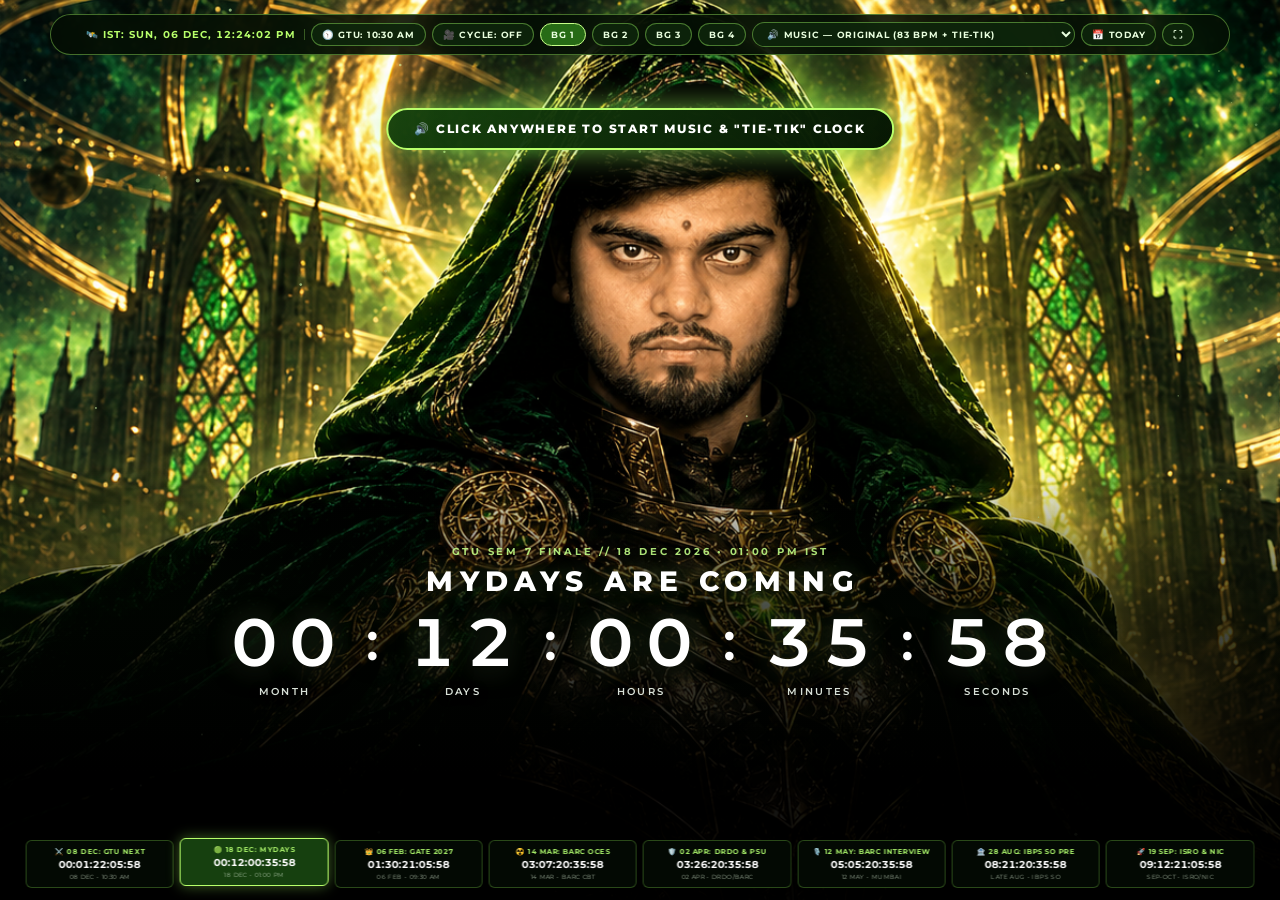
==== commit f2564d31: "done" ====
--- a/index.html
+++ b/index.html
@@ -321,12 +321,12 @@
     <button class="btn-doom" id="btnW2" onclick="forceBg(2)">BG 3</button>
     <button class="btn-doom" id="btnW3" onclick="forceBg(3)">BG 4</button>
 
-    <!-- "THE BLOOD MOON - BY JELLO" (music/Music.mp3) 4 VARIANT SELECTOR -->
+    <!-- MUSIC (music/Music.mp3) 4 VARIANT SELECTOR -->
     <select id="audioModeSelect" class="select-doom" onchange="updateAudioMode()">
-      <option value="bloodmoon_orig">🩸 Blood Moon — Original (83 BPM + Tie-Tik)</option>
-      <option value="bloodmoon_slow">🌑 Blood Moon — Slowed Dark Edit (67 BPM)</option>
-      <option value="bloodmoon_fast">⚡ Blood Moon — Boss Overdrive (101 BPM + 2x Tick)</option>
-      <option value="bloodmoon_study">🧠 Blood Moon — Soft Study Edit (71 BPM)</option>
+      <option value="music_orig">🔊 Music — Original (83 BPM + Tie-Tik)</option>
+      <option value="music_slow">🌑 Music — Slowed Dark Edit (67 BPM)</option>
+      <option value="music_fast">⚡ Music — Boss Overdrive (101 BPM + 2x Tick)</option>
+      <option value="music_study">🧠 Music — Soft Study Edit (71 BPM)</option>
       <option value="tickonly">⏱️ Pure "Tie-Tik" Clock Only</option>
       <option value="mute">🔇 Mute</option>
     </select>
@@ -358,12 +358,12 @@
       </div>
       <div class="colon-sep">:</div>
       <div class="unit-block">
-        <div class="digit-pair" id="dHours">23</div>
+        <div class="digit-pair" id="dHours">22</div>
         <div class="sub-label">HOURS</div>
       </div>
       <div class="colon-sep">:</div>
       <div class="unit-block">
-        <div class="digit-pair" id="dMinutes">08</div>
+        <div class="digit-pair" id="dMinutes">43</div>
         <div class="sub-label">MINUTES</div>
       </div>
       <div class="colon-sep">:</div>
@@ -379,7 +379,7 @@
 </div>
 
 <!-- DIRECTLY LINKED TO YOUR music/Music.mp3 FILE -->
-<audio id="bloodMoonAudioEl" src="music/Music.mp3" loop preload="auto" style="display:none"></audio>
+<audio id="musicAudioEl" src="music/Music.mp3" loop preload="auto" style="display:none"></audio>
 
 <script>
 /* =========================================================================
@@ -387,17 +387,17 @@
    ========================================================================= */
 let audioCtx = null;
 let audioUnlocked = false;
-let audioMode = 'bloodmoon_orig';
+let audioMode = 'music_orig';
 let tickToggle = false;
-const bloodMoonEl = document.getElementById('bloodMoonAudioEl');
-
-const JELLO_VARIANTS = {
-  bloodmoon_orig:  { rate: 1.00, vol: 0.85, doubleTick: false }, // 83 BPM Original
-  bloodmoon_slow:  { rate: 0.82, vol: 0.90, doubleTick: false }, // 67 BPM Slowed & Deepened
-  bloodmoon_fast:  { rate: 1.18, vol: 0.92, doubleTick: true  }, // 101 BPM Boss Overdrive + 2x Tick
-  bloodmoon_study: { rate: 0.74, vol: 0.32, doubleTick: false }, // 71 BPM Soft Study Mode
-  tickonly:        { rate: 1.00, vol: 0.00, doubleTick: false },
-  mute:            { rate: 1.00, vol: 0.00, doubleTick: false }
+const musicEl = document.getElementById('musicAudioEl');
+
+const MUSIC_VARIANTS = {
+  music_orig:  { rate: 1.00, vol: 0.85, doubleTick: false }, // 83 BPM Original
+  music_slow:  { rate: 0.82, vol: 0.90, doubleTick: false }, // 67 BPM Slowed & Deepened
+  music_fast:  { rate: 1.18, vol: 0.92, doubleTick: true  }, // 101 BPM Boss Overdrive + 2x Tick
+  music_study: { rate: 0.74, vol: 0.32, doubleTick: false }, // 71 BPM Soft Study Mode
+  tickonly:    { rate: 1.00, vol: 0.00, doubleTick: false },
+  mute:        { rate: 1.00, vol: 0.00, doubleTick: false }
 };
 
 function unlockAndStartAudio() {
@@ -413,23 +413,23 @@
 }
 
 function applyMusicVariant() {
-  const v = JELLO_VARIANTS[audioMode] || JELLO_VARIANTS.bloodmoon_orig;
+  const v = MUSIC_VARIANTS[audioMode] || MUSIC_VARIANTS.music_orig;
   if (!audioUnlocked || audioMode === 'mute' || audioMode === 'tickonly') {
-    bloodMoonEl.pause();
+    musicEl.pause();
     return;
   }
-  if ('preservesPitch' in bloodMoonEl) bloodMoonEl.preservesPitch = false;
-  if ('webkitPreservesPitch' in bloodMoonEl) bloodMoonEl.webkitPreservesPitch = false;
-  bloodMoonEl.playbackRate = v.rate;
-  bloodMoonEl.volume = v.vol;
-  bloodMoonEl.play().then(() => {
+  if ('preservesPitch' in musicEl) musicEl.preservesPitch = false;
+  if ('webkitPreservesPitch' in musicEl) musicEl.webkitPreservesPitch = false;
+  musicEl.playbackRate = v.rate;
+  musicEl.volume = v.vol;
+  musicEl.play().then(() => {
     document.getElementById('soundUnlockBanner').style.display = 'none';
   }).catch(() => {});
 }
 
 window.addEventListener('DOMContentLoaded', () => {
-  bloodMoonEl.volume = 0.85;
-  bloodMoonEl.play().then(() => {
+  musicEl.volume = 0.85;
+  musicEl.play().then(() => {
     unlockAndStartAudio();
   }).catch(() => {});
 });
@@ -458,7 +458,7 @@
   clickOsc.frequency.setValueAtTime(tickToggle ? 1200 : 860, now);
   clickOsc.frequency.exponentialRampToValueAtTime(160, now + 0.05);
 
-  const vol = audioMode === 'bloodmoon_study' ? 0.12 : 0.42;
+  const vol = audioMode === 'music_study' ? 0.12 : 0.42;
   clickGain.gain.setValueAtTime(vol, now);
   clickGain.gain.exponentialRampToValueAtTime(0.001, now + 0.06);
 
@@ -468,7 +468,7 @@
   clickOsc.start(now);
   clickOsc.stop(now + 0.065);
 
-  if (isMainSecond && audioMode !== 'bloodmoon_study') {
+  if (isMainSecond && audioMode !== 'music_study') {
     const thudOsc = audioCtx.createOscillator();
     const thudGain = audioCtx.createGain();
     thudOsc.type = 'sine';
@@ -524,7 +524,7 @@
     startIso: next.start,
     endIso: next.end,
     bgIdx: 2,
-    variant: 'bloodmoon_fast'
+    variant: 'music_fast'
   };
 }
 
@@ -539,7 +539,7 @@
       dateStr: '18 DEC • 01:00 PM',
       startIso: '2026-12-18T13:00:00+05:30',
       endIso: '2026-12-18T13:00:00+05:30',
-      bgIdx: 0, variant: 'bloodmoon_orig'
+      bgIdx: 0, variant: 'music_orig'
     },
     {
       short: '👑 06 FEB: GATE 2027',
@@ -548,7 +548,7 @@
       dateStr: '06 FEB • 09:30 AM',
       startIso: '2027-02-06T09:30:00+05:30',
       endIso: '2027-02-06T12:30:00+05:30',
-      bgIdx: 1, variant: 'bloodmoon_slow'
+      bgIdx: 1, variant: 'music_slow'
     },
     {
       short: '☢️ 14 MAR: BARC OCES',
@@ -557,7 +557,7 @@
       dateStr: '14 MAR • BARC CBT',
       startIso: '2027-03-14T09:00:00+05:30',
       endIso: '2027-03-14T11:00:00+05:30',
-      bgIdx: 1, variant: 'bloodmoon_fast'
+      bgIdx: 1, variant: 'music_fast'
     },
     {
       short: '🛡️ 02 APR: DRDO & PSU',
@@ -566,7 +566,7 @@
       dateStr: '02 APR • DRDO/BARC',
       startIso: '2027-04-02T09:00:00+05:30',
       endIso: '2027-04-02T17:00:00+05:30',
-      bgIdx: 3, variant: 'bloodmoon_orig'
+      bgIdx: 3, variant: 'music_orig'
     },
     {
       short: '🎙️ 12 MAY: BARC INTERVIEW',
@@ -575,7 +575,7 @@
       dateStr: '12 MAY • MUMBAI',
       startIso: '2027-05-12T09:00:00+05:30',
       endIso: '2027-06-12T17:00:00+05:30',
-      bgIdx: 0, variant: 'bloodmoon_study'
+      bgIdx: 0, variant: 'music_study'
     },
     {
       short: '🏦 28 AUG: IBPS SO PRE',
@@ -584,7 +584,7 @@
       dateStr: 'LATE AUG • IBPS SO',
       startIso: '2027-08-28T09:00:00+05:30',
       endIso: '2027-08-28T11:00:00+05:30',
-      bgIdx: 3, variant: 'bloodmoon_slow'
+      bgIdx: 3, variant: 'music_slow'
     },
     {
       short: '🚀 19 SEP: ISRO & NIC',
@@ -593,7 +593,7 @@
       dateStr: 'SEP-OCT • ISRO/NIC',
       startIso: '2027-09-19T09:30:00+05:30',
       endIso: '2027-09-19T12:30:00+05:30',
-      bgIdx: 1, variant: 'bloodmoon_orig'
+      bgIdx: 1, variant: 'music_orig'
     }
   ];
 }
@@ -796,7 +796,7 @@
         secEl.classList.add('tick-pulse');
         setTimeout(() => secEl.classList.remove('tick-pulse'), 110);
         playTieTikSound(true);
-        const v = JELLO_VARIANTS[audioMode] || JELLO_VARIANTS.bloodmoon_orig;
+        const v = MUSIC_VARIANTS[audioMode] || MUSIC_VARIANTS.music_orig;
         if (v.doubleTick) {
           setTimeout(() => playTieTikSound(false), 500);
         }
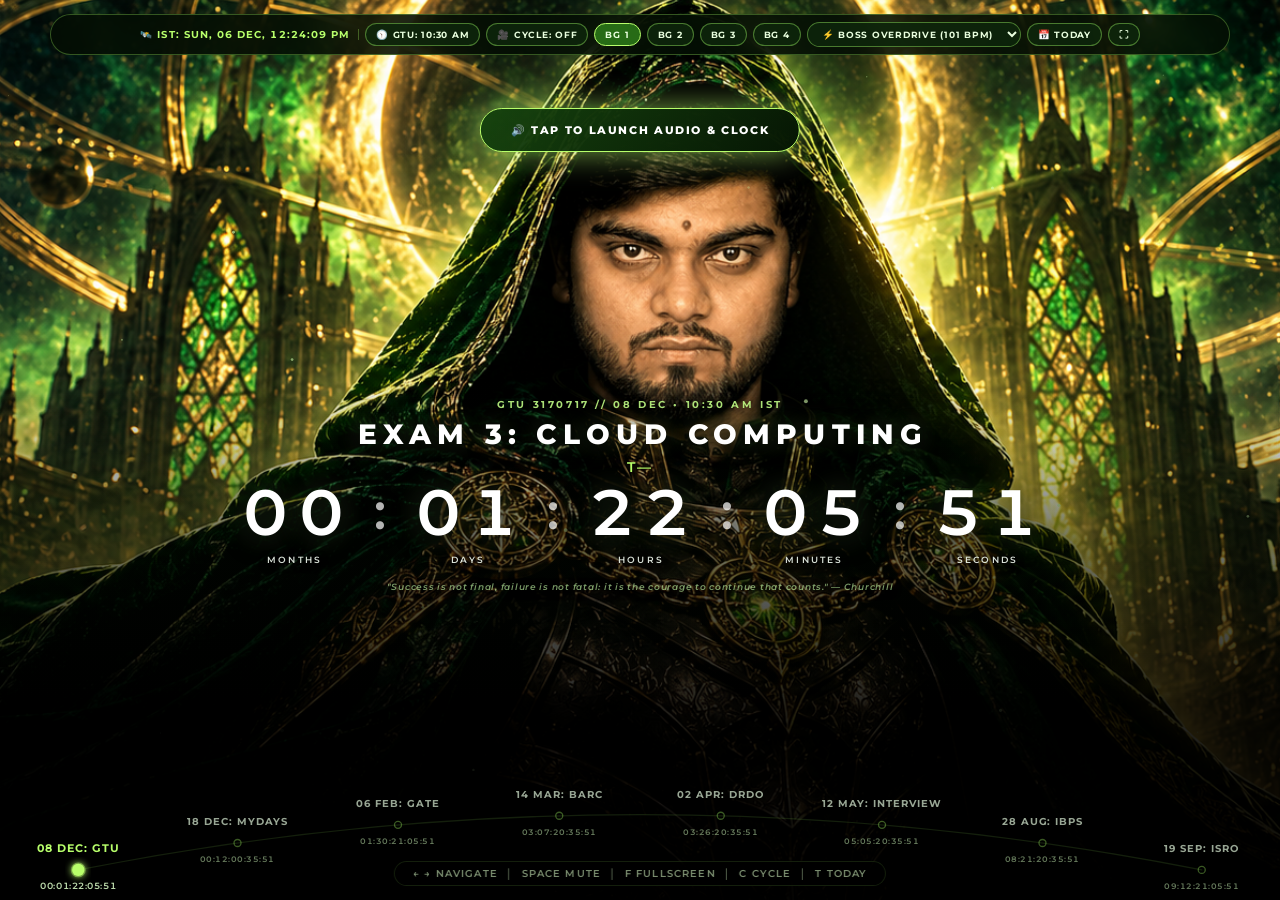
==== commit 4a9ee22b: "dn" ====
--- a/index.html
+++ b/index.html
@@ -1,856 +1,183 @@
 <!DOCTYPE html>
 <html lang="en">
 <head>
-<meta charset="UTF-8">
-<meta name="viewport" content="width=device-width, initial-scale=1.0, maximum-scale=1.0, user-scalable=no, viewport-fit=cover">
-<title>MYDAYS ARE COMING // HARSH YADAV</title>
-<link href="https://fonts.googleapis.com/css2?family=Montserrat:wght@500;600;700;800;900&display=swap" rel="stylesheet">
-<style>
-  * { box-sizing: border-box; margin: 0; padding: 0; user-select: none; -webkit-tap-highlight-color: transparent; }
-  html, body {
-    width: 100vw; height: 100vh;
-    overflow: hidden;
-    background: #000000;
-    font-family: 'Montserrat', -apple-system, BlinkMacSystemFont, sans-serif;
-    color: #ffffff;
-  }
+  <meta charset="UTF-8">
+  <meta name="viewport" content="width=device-width, initial-scale=1.0, viewport-fit=cover">
+  <meta name="description" content="MyDayClock — Cinematic exam countdown mission clock by Harsh Yadav. Track GTU, GATE, BARC, DRDO, ISRO exams with a SpaceX-inspired timeline.">
+  <meta name="theme-color" content="#0a1a06">
+  <meta name="apple-mobile-web-app-capable" content="yes">
+  <meta name="apple-mobile-web-app-status-bar-style" content="black-translucent">
 
-  /* 1. FULLSCREEN STAGE (ZERO BLACK BARS, ZERO CLUTTER) */
-  .cinema-frame {
-    position: fixed; inset: 0;
-    width: 100vw; height: 100vh;
-    overflow: hidden;
-    background: #020602;
-  }
+  <!-- Open Graph -->
+  <meta property="og:title" content="MyDayClock — Harsh Yadav">
+  <meta property="og:description" content="Cinematic exam countdown with SpaceX-inspired mission arc timeline.">
+  <meta property="og:image" content="img/1.jpg">
+  <meta property="og:type" content="website">
 
-  /* 4 Overscaled Fullscreen Wallpapers Directly Linked to img/1.jpg .. img/4.jpg */
-  .bg-img {
-    position: fixed;
-    top: -6vh; left: -6vw;
-    width: 112vw; height: 112vh;
-    object-fit: cover;
-    object-position: center 18%;
-    opacity: 0;
-    transition: opacity 1.2s ease-in-out;
-    z-index: 2;
-    pointer-events: none;
-    will-change: transform, opacity;
-  }
-  .bg-img.active {
-    opacity: 1;
-    animation: slowPan 18s infinite alternate ease-in-out;
-  }
-  @keyframes slowPan {
-    0% { transform: scale(1.0); }
-    100% { transform: scale(1.05); }
-  }
+  <title>MYDAYS ARE COMING // HARSH YADAV</title>
 
-  #ashCanvas {
-    position: fixed; inset: 0;
-    width: 100vw; height: 100vh;
-    z-index: 3;
-    pointer-events: none;
-  }
+  <!-- PWA Manifest -->
+  <link rel="manifest" href="manifest.json">
+  <link rel="apple-touch-icon" href="img/1.jpg">
 
-  .shadow-gradient {
-    position: fixed; inset: 0;
-    background: linear-gradient(to bottom,
-      transparent 0%,
-      transparent 52%,
-      rgba(1, 6, 1, 0.72) 68%,
-      rgba(0, 0, 0, 0.90) 86%,
-      rgba(0, 0, 0, 0.96) 100%);
-    z-index: 4;
-    pointer-events: none;
-  }
+  <!-- Fonts -->
+  <link rel="preconnect" href="https://fonts.googleapis.com">
+  <link rel="preconnect" href="https://fonts.gstatic.com" crossorigin>
+  <link href="https://fonts.googleapis.com/css2?family=Montserrat:wght@500;600;700;800;900&display=swap" rel="stylesheet">
 
-  /* 2. SOUND UNLOCK BANNER (Auto-hides immediately if browser allows autoplay or on first click) */
-  #soundUnlockBanner {
-    position: fixed;
-    top: 12vh; left: 50%;
-    transform: translateX(-50%);
-    z-index: 30;
-    background: linear-gradient(135deg, rgba(22, 68, 14, 0.96), rgba(6, 22, 4, 0.99));
-    border: 2px solid #b8ff6b;
-    color: #ffffff;
-    padding: 12px 26px;
-    border-radius: 40px;
-    font-family: 'Montserrat', sans-serif;
-    font-size: clamp(0.66rem, 0.92vw, 0.8rem);
-    font-weight: 800;
-    letter-spacing: 0.15em;
-    text-transform: uppercase;
-    cursor: pointer;
-    box-shadow: 0 0 32px rgba(155, 255, 90, 0.65);
-  }
-
-  /* 3. CENTER COUNTDOWN OVERLAY */
-  .doomsday-clock-overlay {
-    position: fixed;
-    left: 50%; top: 69%;
-    transform: translate(-50%, -50%);
-    z-index: 10;
-    text-align: center;
-    width: 96%;
-    max-width: 1160px;
-  }
-  .path-kicker {
-    font-size: clamp(0.52rem, 0.82vw, 0.76rem);
-    font-weight: 700;
-    letter-spacing: 0.26em;
-    color: rgba(195, 255, 135, 0.88);
-    text-transform: uppercase;
-    margin-bottom: 0.35rem;
-    text-shadow: 0 2px 12px rgba(0,0,0,0.98);
-  }
-  .doomsday-heading {
-    font-size: clamp(1.1rem, 2.2vw, 1.95rem);
-    font-weight: 800;
-    letter-spacing: 0.22em;
-    padding-left: 0.22em;
-    text-transform: uppercase;
-    color: #ffffff;
-    text-shadow: 0 4px 18px rgba(0,0,0,0.98), 0 0 24px rgba(175, 255, 125, 0.3);
-    margin-bottom: clamp(0.45rem, 1.15vh, 0.95rem);
-  }
-  .digits-row {
-    display: flex;
-    justify-content: center;
-    align-items: baseline;
-    gap: clamp(0.24rem, 1.3vw, 1.12rem);
-  }
-  .unit-block {
-    display: flex;
-    flex-direction: column;
-    align-items: center;
-    min-width: clamp(52px, 10.4vw, 132px);
-  }
-  .digit-pair {
-    font-size: clamp(1.75rem, 5.2vw, 4.7rem);
-    font-weight: 600;
-    letter-spacing: 0.17em;
-    padding-left: 0.17em;
-    color: #ffffff;
-    font-variant-numeric: tabular-nums;
-    line-height: 1.05;
-    text-shadow: 0 4px 24px rgba(0,0,0,0.98), 0 0 28px rgba(185, 255, 140, 0.25);
-    transition: transform 0.08s ease, text-shadow 0.08s ease;
-  }
-  .digit-pair.tick-pulse {
-    transform: scale(1.038);
-    text-shadow: 0 4px 24px rgba(0,0,0,0.98), 0 0 40px rgba(205, 255, 155, 0.82);
-  }
-  .colon-sep {
-    font-size: clamp(1.4rem, 4.1vw, 3.6rem);
-    font-weight: 600;
-    color: #ffffff;
-    transform: translateY(-0.12em);
-    text-shadow: 0 4px 18px rgba(0,0,0,0.98);
-  }
-  .sub-label {
-    margin-top: clamp(0.35rem, 0.95vh, 0.75rem);
-    font-size: clamp(0.42rem, 0.76vw, 0.72rem);
-    font-weight: 600;
-    letter-spacing: 0.24em;
-    padding-left: 0.24em;
-    color: rgba(240, 248, 238, 0.9);
-    text-transform: uppercase;
-    text-shadow: 0 2px 8px rgba(0,0,0,0.98);
-  }
-
-  /* 4. AUTO-HIDING UI (COMPLETELY INVISIBLE AFTER 2.5s OF NO MOUSE MOVE) */
-  .auto-hide-ui {
-    transition: opacity 0.45s ease, transform 0.45s ease;
-  }
-  body.idle-cinema .auto-hide-ui {
-    opacity: 0 !important;
-    pointer-events: none !important;
-  }
-
-  .top-dock {
-    position: fixed;
-    top: 14px; left: 50%;
-    transform: translateX(-50%);
-    z-index: 22;
-    display: flex; align-items: center; justify-content: center;
-    flex-wrap: wrap; gap: 6px;
-    width: 96%; max-width: 1180px;
-    background: rgba(4, 14, 4, 0.88);
-    border: 1px solid rgba(165, 255, 100, 0.4);
-    padding: 7px 14px;
-    border-radius: 30px;
-    backdrop-filter: blur(12px);
-  }
-  .ist-badge {
-    font-size: 0.6rem;
-    font-weight: 700;
-    letter-spacing: 0.11em;
-    color: #b8ff6b;
-    padding-right: 8px;
-    border-right: 1px solid rgba(165, 255, 100, 0.3);
-    font-variant-numeric: tabular-nums;
-  }
-  .btn-doom, .select-doom {
-    background: rgba(14, 38, 12, 0.88);
-    border: 1px solid rgba(158, 245, 98, 0.42);
-    color: #eaffdf;
-    padding: 5px 10px;
-    font-family: 'Montserrat', sans-serif;
-    font-size: 0.59rem;
-    font-weight: 700;
-    letter-spacing: 0.08em;
-    text-transform: uppercase;
-    border-radius: 20px;
-    cursor: pointer;
-    transition: all 0.2s ease;
-  }
-  .btn-doom:hover, .select-doom:hover, .btn-doom.active-btn {
-    background: rgba(42, 112, 24, 0.95);
-    border-color: #c6ff87;
-  }
-
-  /* Minimal Bottom Timeline (Nov 2026 - Nov 2027 Complete Journey) */
-  .bottom-timeline {
-    position: fixed;
-    bottom: 12px; left: 50%;
-    transform: translateX(-50%);
-    z-index: 22;
-    width: 96vw;
-    max-width: 1440px;
-    display: grid;
-    grid-template-columns: repeat(8, 1fr);
-    gap: 6px;
-  }
-  .path-box {
-    background: rgba(4, 12, 4, 0.82);
-    border: 1px solid rgba(145, 235, 85, 0.28);
-    border-radius: 6px;
-    padding: 6px 5px;
-    text-align: center;
-    backdrop-filter: blur(10px);
-    cursor: pointer;
-    transition: all 0.25s ease;
-  }
-  .path-box.active-card {
-    background: rgba(24, 68, 16, 0.94);
-    border-color: #b8ff6b;
-    box-shadow: 0 0 14px rgba(165, 255, 95, 0.4);
-    transform: translateY(-2px);
-  }
-  .pb-name {
-    font-size: clamp(0.42rem, 0.54vw, 0.52rem);
-    font-weight: 700;
-    letter-spacing: 0.08em;
-    color: #a8f06a;
-    text-transform: uppercase;
-    margin-bottom: 2px;
-    white-space: nowrap; overflow: hidden; text-overflow: ellipsis;
-  }
-  .pb-time {
-    font-size: clamp(0.54rem, 0.8vw, 0.78rem);
-    font-weight: 700;
-    color: #ffffff;
-    font-variant-numeric: tabular-nums;
-  }
-  .pb-date {
-    font-size: clamp(0.38rem, 0.46vw, 0.45rem);
-    letter-spacing: 0.06em;
-    color: rgba(210, 230, 205, 0.72);
-    margin-top: 2px;
-  }
-
-  #todayModal {
-    position: fixed;
-    top: 50%; left: 50%;
-    transform: translate(-50%, -50%);
-    z-index: 40;
-    display: none;
-    width: 92%; max-width: 560px;
-    background: rgba(4, 14, 4, 0.96);
-    border: 1.5px solid #b8ff6b;
-    border-radius: 12px;
-    padding: 22px 24px;
-    backdrop-filter: blur(16px);
-    box-shadow: 0 20px 60px rgba(0,0,0,0.95);
-  }
-  #todayModal h3 {
-    font-size: 0.85rem; letter-spacing: 0.16em; color: #b8ff6b;
-    text-transform: uppercase; margin-bottom: 10px;
-  }
-  #todayModal p {
-    font-size: 0.78rem; line-height: 1.65; color: #e8ffe0; margin-bottom: 14px;
-  }
-
-  @media (max-width: 1100px) {
-    .bottom-timeline { grid-template-columns: repeat(4, 1fr); }
-    .doomsday-clock-overlay { top: 62%; }
-  }
-  @media (max-width: 600px) {
-    .bottom-timeline { grid-template-columns: repeat(2, 1fr); gap: 4px; }
-    .doomsday-clock-overlay { top: 54%; }
-  }
-</style>
+  <!-- Styles -->
+  <link rel="stylesheet" href="css/styles.css">
 </head>
 <body>
 
-<div class="cinema-frame">
-  <!-- 4 Fullscreen Wallpapers Directly Linked to Your img/1.jpg .. img/4.jpg -->
-  <img class="bg-img active" id="bg0" src="img/1.jpg" alt=""/>
-  <img class="bg-img" id="bg1" src="img/2.jpg" alt=""/>
-  <img class="bg-img" id="bg2" src="img/3.jpg" alt=""/>
-  <img class="bg-img" id="bg3" src="img/4.jpg" alt=""/>
-
-  <canvas id="ashCanvas"></canvas>
-  <div class="shadow-gradient"></div>
-
-  <!-- Sound Unlock Banner (Vanishes as soon as audio starts) -->
-  <button id="soundUnlockBanner" onclick="unlockAndStartAudio()">
-    🔊 CLICK ANYWHERE TO START MUSIC &amp; "TIE-TIK" CLOCK
-  </button>
-
-  <!-- Minimal Top Dock (Auto-hides after 2.5s of no mouse movement!) -->
-  <div class="top-dock auto-hide-ui">
-    <span class="ist-badge" id="networkTimeDisplay">🕒 IST SYNCING...</span>
-
-    <button class="btn-doom" onclick="cycleTimeMode()" id="examTimeModeBadge">
-      🕥 GTU: 10:30 AM
-    </button>
-    <button class="btn-doom" id="btnDir" onclick="toggleDirector()">🎥 Cycle: OFF</button>
-    <button class="btn-doom active-btn" id="btnW0" onclick="forceBg(0)">BG 1</button>
-    <button class="btn-doom" id="btnW1" onclick="forceBg(1)">BG 2</button>
-    <button class="btn-doom" id="btnW2" onclick="forceBg(2)">BG 3</button>
-    <button class="btn-doom" id="btnW3" onclick="forceBg(3)">BG 4</button>
-
-    <!-- MUSIC (music/Music.mp3) 4 VARIANT SELECTOR -->
-    <select id="audioModeSelect" class="select-doom" onchange="updateAudioMode()">
-      <option value="music_orig">🔊 Music — Original (83 BPM + Tie-Tik)</option>
-      <option value="music_slow">🌑 Music — Slowed Dark Edit (67 BPM)</option>
-      <option value="music_fast">⚡ Music — Boss Overdrive (101 BPM + 2x Tick)</option>
-      <option value="music_study">🧠 Music — Soft Study Edit (71 BPM)</option>
-      <option value="tickonly">⏱️ Pure "Tie-Tik" Clock Only</option>
-      <option value="mute">🔇 Mute</option>
-    </select>
-
-    <button class="btn-doom" onclick="toggleTodayModal()">📅 Today</button>
-    <button class="btn-doom" onclick="toggleFS()">⛶</button>
+  <!-- ═══════ LOADING SCREEN ═══════ -->
+  <div class="loading-screen" id="loadingScreen" role="status" aria-label="Loading">
+    <div class="loading-spinner"></div>
+    <div class="loading-text">Initializing Mission Clock…</div>
   </div>
 
-  <!-- Today's 3-Block Plan Popup -->
-  <div id="todayModal">
-    <h3 id="todayModalTitle">📅 TODAY'S PLAN</h3>
-    <p id="todayModalBody"></p>
-    <button class="btn-doom" onclick="toggleTodayModal()">Close</button>
+  <!-- ═══════ CINEMA FRAME ═══════ -->
+  <div class="cinema-frame">
+
+    <!-- Fullscreen Wallpapers -->
+    <img class="bg-img active" id="bg0" src="img/1.jpg" alt="Background wallpaper 1">
+    <img class="bg-img"        id="bg1" src="img/2.jpg" alt="Background wallpaper 2" loading="lazy">
+    <img class="bg-img"        id="bg2" src="img/3.jpg" alt="Background wallpaper 3" loading="lazy">
+    <img class="bg-img"        id="bg3" src="img/4.jpg" alt="Background wallpaper 4" loading="lazy">
+
+    <!-- Particle Canvas -->
+    <canvas id="ashCanvas" aria-hidden="true"></canvas>
+
+    <!-- Gradient Overlay -->
+    <div class="shadow-gradient" aria-hidden="true"></div>
+
+    <!-- ═══════ SOUND UNLOCK BANNER ═══════ -->
+    <button class="sound-unlock" id="soundUnlock"
+            onclick="MDC.unlockAudio()"
+            aria-label="Click to enable music and clock sounds">
+      🔊 TAP TO LAUNCH AUDIO &amp; CLOCK
+    </button>
+
+    <!-- ═══════ TOP DOCK (Auto-hides) ═══════ -->
+    <nav class="top-dock auto-hide" role="toolbar" aria-label="Mission controls">
+      <span class="ist-badge" id="networkTime" aria-live="polite">🕒 IST SYNCING…</span>
+
+      <button class="btn-ctrl" onclick="MDC.cycleTimeMode()" id="examModeBadge"
+              aria-label="Toggle GTU exam start time">
+        🕥 GTU: 10:30 AM
+      </button>
+
+      <button class="btn-ctrl" id="btnCycle" onclick="MDC.toggleAutoCycle()"
+              aria-label="Toggle auto-cycle through milestones">
+        🎥 Cycle: OFF
+      </button>
+
+      <button class="btn-ctrl active" id="btnW0" onclick="MDC.forceBg(0)" aria-label="Background 1">BG 1</button>
+      <button class="btn-ctrl"        id="btnW1" onclick="MDC.forceBg(1)" aria-label="Background 2">BG 2</button>
+      <button class="btn-ctrl"        id="btnW2" onclick="MDC.forceBg(2)" aria-label="Background 3">BG 3</button>
+      <button class="btn-ctrl"        id="btnW3" onclick="MDC.forceBg(3)" aria-label="Background 4">BG 4</button>
+
+      <!-- Music Mode Selector -->
+      <select id="audioModeSelect" class="select-ctrl" onchange="MDC.onAudioModeChange()"
+              aria-label="Select music mode">
+        <option value="music_orig">🔊 Original (83 BPM + Tick)</option>
+        <option value="music_slow">🌑 Slowed Dark (67 BPM)</option>
+        <option value="music_fast">⚡ Boss Overdrive (101 BPM)</option>
+        <option value="music_study">🧠 Soft Study (71 BPM)</option>
+        <option value="tickonly">⏱️ Clock Tick Only</option>
+        <option value="mute">🔇 Mute</option>
+      </select>
+
+      <button class="btn-ctrl" onclick="MDC.toggleTodayModal()" aria-label="Show today's study plan">📅 Today</button>
+      <button class="btn-ctrl" onclick="MDC.toggleFullscreen()" aria-label="Toggle fullscreen">⛶</button>
+    </nav>
+
+    <!-- ═══════ TODAY'S PLAN MODAL ═══════ -->
+    <div class="modal-overlay" id="modalOverlay" onclick="MDC.toggleTodayModal()"></div>
+    <div class="modal" id="todayModal" role="dialog" aria-modal="true" aria-labelledby="todayTitle">
+      <h3 id="todayTitle">📅 TODAY'S PLAN</h3>
+      <p id="todayBody"></p>
+      <button class="btn-ctrl" onclick="MDC.toggleTodayModal()">Close (Esc)</button>
+    </div>
+
+    <!-- ═══════ COUNTDOWN OVERLAY ═══════ -->
+    <div class="countdown-overlay" role="timer" aria-label="Mission countdown">
+      <div class="mission-kicker" id="pathKicker">GTU SEM 7 FINALE // 18 DEC 2026 • 01:00 PM IST</div>
+      <div class="mission-heading" id="headingText">MYDAYS ARE COMING</div>
+      <div class="t-minus" id="tMinus">T—</div>
+      <div class="digits-row">
+        <div class="unit-block">
+          <div class="digit-pair" id="dMonth" aria-label="Months">01</div>
+          <div class="sub-label">Months</div>
+        </div>
+        <div class="colon-sep" aria-hidden="true">:</div>
+        <div class="unit-block">
+          <div class="digit-pair" id="dDays" aria-label="Days">01</div>
+          <div class="sub-label">Days</div>
+        </div>
+        <div class="colon-sep" aria-hidden="true">:</div>
+        <div class="unit-block">
+          <div class="digit-pair" id="dHours" aria-label="Hours">22</div>
+          <div class="sub-label">Hours</div>
+        </div>
+        <div class="colon-sep" aria-hidden="true">:</div>
+        <div class="unit-block">
+          <div class="digit-pair" id="dMinutes" aria-label="Minutes">43</div>
+          <div class="sub-label">Minutes</div>
+        </div>
+        <div class="colon-sep" aria-hidden="true">:</div>
+        <div class="unit-block">
+          <div class="digit-pair" id="dSeconds" aria-label="Seconds">00</div>
+          <div class="sub-label">Seconds</div>
+        </div>
+      </div>
+      <div class="quote-bar" id="quoteBar" aria-live="polite"></div>
+    </div>
+
+    <!-- ═══════ SPACEX MISSION ARC TIMELINE (Auto-hides) ═══════ -->
+    <div class="mission-arc auto-hide" id="missionArc" role="navigation" aria-label="Mission timeline">
+      <svg id="arcSvg" viewBox="0 0 1400 160" preserveAspectRatio="xMidYMid meet">
+        <defs>
+          <filter id="arcGlow" x="-50%" y="-50%" width="200%" height="200%">
+            <feGaussianBlur stdDeviation="4" result="blur"/>
+            <feMerge>
+              <feMergeNode in="blur"/>
+              <feMergeNode in="SourceGraphic"/>
+            </feMerge>
+          </filter>
+        </defs>
+        <!-- Background arc (dim track) -->
+        <path id="arcBg"
+              d="M 60,138 Q 700,12 1340,138"
+              fill="none"
+              stroke="rgba(165,255,100,0.12)"
+              stroke-width="1.5"
+              stroke-linecap="round"/>
+        <!-- Progress arc (fills as milestones complete) -->
+        <path id="arcFill"
+              d="M 60,138 Q 700,12 1340,138"
+              fill="none"
+              stroke="rgba(184,255,107,0.55)"
+              stroke-width="2.5"
+              stroke-linecap="round"
+              style="transition: stroke-dashoffset 1s ease;"/>
+        <!-- Milestone nodes (populated by JS) -->
+        <g id="arcNodes"></g>
+      </svg>
+    </div>
+
+    <!-- Keyboard Hints -->
+    <div class="kbd-hint auto-hide" aria-hidden="true">
+      ← → NAVIGATE &nbsp;│&nbsp; SPACE MUTE &nbsp;│&nbsp; F FULLSCREEN &nbsp;│&nbsp; C CYCLE &nbsp;│&nbsp; T TODAY
+    </div>
+
   </div>
 
-  <!-- Center Countdown Overlay -->
-  <div class="doomsday-clock-overlay">
-    <div class="path-kicker" id="pathKicker">GTU SEM 7 FINALE // 18 DEC 2026 • 01:00 PM IST</div>
-    <div class="doomsday-heading" id="headingText">MYDAYS ARE COMING</div>
-    <div class="digits-row">
-      <div class="unit-block">
-        <div class="digit-pair" id="dMonth">01</div>
-        <div class="sub-label">MONTH</div>
-      </div>
-      <div class="colon-sep">:</div>
-      <div class="unit-block">
-        <div class="digit-pair" id="dDays">01</div>
-        <div class="sub-label">DAYS</div>
-      </div>
-      <div class="colon-sep">:</div>
-      <div class="unit-block">
-        <div class="digit-pair" id="dHours">22</div>
-        <div class="sub-label">HOURS</div>
-      </div>
-      <div class="colon-sep">:</div>
-      <div class="unit-block">
-        <div class="digit-pair" id="dMinutes">43</div>
-        <div class="sub-label">MINUTES</div>
-      </div>
-      <div class="colon-sep">:</div>
-      <div class="unit-block">
-        <div class="digit-pair" id="dSeconds">00</div>
-        <div class="sub-label">SECONDS</div>
-      </div>
-    </div>
-  </div>
+  <!-- ═══════ AUDIO ═══════ -->
+  <audio id="musicAudio" src="music/Music.mp3" loop preload="auto" style="display:none"></audio>
 
-  <!-- Bottom Timeline: ALL Exams Nov 2026 - Nov 2027 (Auto-hides after 2.5s!) -->
-  <div class="bottom-timeline auto-hide-ui" id="allPathsGrid"></div>
-</div>
+  <!-- ═══════ APPLICATION ═══════ -->
+  <script src="js/app.js"></script>
 
-<!-- DIRECTLY LINKED TO YOUR music/Music.mp3 FILE -->
-<audio id="musicAudioEl" src="music/Music.mp3" loop preload="auto" style="display:none"></audio>
-
-<script>
-/* =========================================================================
-   1. AUTOMATIC "music/Music.mp3" + "TIE-TIK" CLOCK ENGINE
-   ========================================================================= */
-let audioCtx = null;
-let audioUnlocked = false;
-let audioMode = 'music_orig';
-let tickToggle = false;
-const musicEl = document.getElementById('musicAudioEl');
-
-const MUSIC_VARIANTS = {
-  music_orig:  { rate: 1.00, vol: 0.85, doubleTick: false }, // 83 BPM Original
-  music_slow:  { rate: 0.82, vol: 0.90, doubleTick: false }, // 67 BPM Slowed & Deepened
-  music_fast:  { rate: 1.18, vol: 0.92, doubleTick: true  }, // 101 BPM Boss Overdrive + 2x Tick
-  music_study: { rate: 0.74, vol: 0.32, doubleTick: false }, // 71 BPM Soft Study Mode
-  tickonly:    { rate: 1.00, vol: 0.00, doubleTick: false },
-  mute:        { rate: 1.00, vol: 0.00, doubleTick: false }
-};
-
-function unlockAndStartAudio() {
-  if (!audioCtx) {
-    const AudioContext = window.AudioContext || window.webkitAudioContext;
-    audioCtx = new AudioContext();
-  }
-  if (audioCtx.state === 'suspended') audioCtx.resume();
-  audioUnlocked = true;
-  document.getElementById('soundUnlockBanner').style.display = 'none';
-  applyMusicVariant();
-  playTieTikSound(true);
-}
-
-function applyMusicVariant() {
-  const v = MUSIC_VARIANTS[audioMode] || MUSIC_VARIANTS.music_orig;
-  if (!audioUnlocked || audioMode === 'mute' || audioMode === 'tickonly') {
-    musicEl.pause();
-    return;
-  }
-  if ('preservesPitch' in musicEl) musicEl.preservesPitch = false;
-  if ('webkitPreservesPitch' in musicEl) musicEl.webkitPreservesPitch = false;
-  musicEl.playbackRate = v.rate;
-  musicEl.volume = v.vol;
-  musicEl.play().then(() => {
-    document.getElementById('soundUnlockBanner').style.display = 'none';
-  }).catch(() => {});
-}
-
-window.addEventListener('DOMContentLoaded', () => {
-  musicEl.volume = 0.85;
-  musicEl.play().then(() => {
-    unlockAndStartAudio();
-  }).catch(() => {});
-});
-['click', 'pointerdown', 'keydown'].forEach(ev => {
-  window.addEventListener(ev, () => {
-    if (!audioUnlocked) unlockAndStartAudio();
-  }, { once: true });
-});
-
-/* Crisp Mechanical "Tie-Tik" Clock Escapement + Sub-Bass Thud */
-function playTieTikSound(isMainSecond) {
-  if (!audioUnlocked || !audioCtx || audioMode === 'mute') return;
-  if (audioCtx.state === 'suspended') audioCtx.resume();
-  const now = audioCtx.currentTime;
-  tickToggle = !tickToggle;
-
-  const clickOsc = audioCtx.createOscillator();
-  const clickGain = audioCtx.createGain();
-  const clickFilter = audioCtx.createBiquadFilter();
-
-  clickFilter.type = 'bandpass';
-  clickFilter.frequency.value = tickToggle ? 2450 : 1780;
-  clickFilter.Q.value = 5.5;
-
-  clickOsc.type = 'triangle';
-  clickOsc.frequency.setValueAtTime(tickToggle ? 1200 : 860, now);
-  clickOsc.frequency.exponentialRampToValueAtTime(160, now + 0.05);
-
-  const vol = audioMode === 'music_study' ? 0.12 : 0.42;
-  clickGain.gain.setValueAtTime(vol, now);
-  clickGain.gain.exponentialRampToValueAtTime(0.001, now + 0.06);
-
-  clickOsc.connect(clickFilter);
-  clickFilter.connect(clickGain);
-  clickGain.connect(audioCtx.destination);
-  clickOsc.start(now);
-  clickOsc.stop(now + 0.065);
-
-  if (isMainSecond && audioMode !== 'music_study') {
-    const thudOsc = audioCtx.createOscillator();
-    const thudGain = audioCtx.createGain();
-    thudOsc.type = 'sine';
-    thudOsc.frequency.setValueAtTime(tickToggle ? 86 : 68, now);
-    thudOsc.frequency.exponentialRampToValueAtTime(24, now + 0.24);
-
-    thudGain.gain.setValueAtTime(0.32, now);
-    thudGain.gain.exponentialRampToValueAtTime(0.001, now + 0.26);
-
-    thudOsc.connect(thudGain);
-    thudGain.connect(audioCtx.destination);
-    thudOsc.start(now);
-    thudOsc.stop(now + 0.28);
-  }
-}
-
-function updateAudioMode() {
-  audioMode = document.getElementById('audioModeSelect').value;
-  if (!audioUnlocked && audioMode !== 'mute') unlockAndStartAudio();
-  applyMusicVariant();
-}
-
-/* =========================================================================
-   2. COMPLETE EXAM TIMELINE (NOV 2026 - NOV 2027) + AUTO VARIANT MATCHING
-   ========================================================================= */
-let serverTimeOffsetMs = 0;
-let timeModeIdx = 1; // 10:30 AM GTU Start (click to toggle 10:00 AM reporting)
-let activeIdx = 1;   // Starts on 18 Dec MYDAYS ARE COMING
-let autoCycle = false;
-let cycleTimer = null;
-let lastSec = -1;
-
-const TIME_MODES = [
-  { hm: '10:00', short: '🕙 GTU: 10:00 AM' },
-  { hm: '10:30', short: '🕥 GTU: 10:30 AM' }
-];
-
-function getNextGtuExam(now, hm) {
-  const gtuPapers = [
-    { name: 'EXAM 1: MACHINE LEARNING', code: 'GTU 3170724', date: '01 DEC', start: `2026-12-01T${hm}:00+05:30`, end: '2026-12-01T13:00:00+05:30' },
-    { name: 'EXAM 2: COMPILER DESIGN',  code: 'GTU 3170701', date: '03 DEC', start: `2026-12-03T${hm}:00+05:30`, end: '2026-12-03T13:00:00+05:30' },
-    { name: 'EXAM 3: CLOUD COMPUTING',  code: 'GTU 3170717', date: '08 DEC', start: `2026-12-08T${hm}:00+05:30`, end: '2026-12-08T13:00:00+05:30' },
-    { name: 'EXAM 4: ARTIFICIAL INTEL', code: 'GTU 3170716', date: '14 DEC', start: `2026-12-14T${hm}:00+05:30`, end: '2026-12-14T13:00:00+05:30' },
-    { name: 'EXAM 5: MOBILE APP DEV',   code: 'GTU 3170726', date: '16 DEC', start: `2026-12-16T${hm}:00+05:30`, end: '2026-12-16T13:00:00+05:30' },
-    { name: 'EXAM 6: DISTRIBUTED SYS',  code: 'GTU 3170719', date: '18 DEC', start: `2026-12-18T${hm}:00+05:30`, end: '2026-12-18T13:00:00+05:30' }
-  ];
-  const next = gtuPapers.find(p => now < new Date(p.end)) || gtuPapers[gtuPapers.length - 1];
-  return {
-    short: `⚔️ ${next.date}: GTU NEXT`,
-    title: next.name,
-    code: `${next.code} // ${next.date} • ${hm} AM IST`,
-    dateStr: `${next.date} • ${hm} AM`,
-    startIso: next.start,
-    endIso: next.end,
-    bgIdx: 2,
-    variant: 'music_fast'
-  };
-}
-
-function buildFullCareerTimeline(now) {
-  const hm = TIME_MODES[timeModeIdx].hm;
-  return [
-    getNextGtuExam(now, hm),
-    {
-      short: '🟢 18 DEC: MYDAYS',
-      title: 'MYDAYS ARE COMING',
-      code: 'GTU SEM 7 FINALE // 18 DEC 2026 • 01:00 PM IST',
-      dateStr: '18 DEC • 01:00 PM',
-      startIso: '2026-12-18T13:00:00+05:30',
-      endIso: '2026-12-18T13:00:00+05:30',
-      bgIdx: 0, variant: 'music_orig'
-    },
-    {
-      short: '👑 06 FEB: GATE 2027',
-      title: 'GATE 2027 CS',
-      code: 'IIT MADRAS GATE CS // 06 FEB 2027 • 09:30 AM IST',
-      dateStr: '06 FEB • 09:30 AM',
-      startIso: '2027-02-06T09:30:00+05:30',
-      endIso: '2027-02-06T12:30:00+05:30',
-      bgIdx: 1, variant: 'music_slow'
-    },
-    {
-      short: '☢️ 14 MAR: BARC OCES',
-      title: 'BARC OCES 2027 CBT',
-      code: 'BARC SCIENTIFIC OFFICER C // 14 MAR 2027 • 09:00 AM IST',
-      dateStr: '14 MAR • BARC CBT',
-      startIso: '2027-03-14T09:00:00+05:30',
-      endIso: '2027-03-14T11:00:00+05:30',
-      bgIdx: 1, variant: 'music_fast'
-    },
-    {
-      short: '🛡️ 02 APR: DRDO & PSU',
-      title: 'DRDO & PSU SELECTION',
-      code: 'DRDO SCIENTIST B • BEL PE • ECIL GET • BARC UPLOAD',
-      dateStr: '02 APR • DRDO/BARC',
-      startIso: '2027-04-02T09:00:00+05:30',
-      endIso: '2027-04-02T17:00:00+05:30',
-      bgIdx: 3, variant: 'music_orig'
-    },
-    {
-      short: '🎙️ 12 MAY: BARC INTERVIEW',
-      title: 'BARC & SEM 8 FINALE',
-      code: 'BARC MUMBAI INTERVIEWS & GTU PDC // MAY-JUN 2027',
-      dateStr: '12 MAY • MUMBAI',
-      startIso: '2027-05-12T09:00:00+05:30',
-      endIso: '2027-06-12T17:00:00+05:30',
-      bgIdx: 0, variant: 'music_study'
-    },
-    {
-      short: '🏦 28 AUG: IBPS SO PRE',
-      title: 'IBPS SO IT OFFICER',
-      code: 'IBPS SO PRELIMS (AUG) & MAINS (NOV 2027)',
-      dateStr: 'LATE AUG • IBPS SO',
-      startIso: '2027-08-28T09:00:00+05:30',
-      endIso: '2027-08-28T11:00:00+05:30',
-      bgIdx: 3, variant: 'music_slow'
-    },
-    {
-      short: '🚀 19 SEP: ISRO & NIC',
-      title: 'ISRO & NIC SCIENTIST B',
-      code: 'ISRO ICRB SCIENTIST SC & NIC SCIENTIST B // SEP 2027',
-      dateStr: 'SEP-OCT • ISRO/NIC',
-      startIso: '2027-09-19T09:30:00+05:30',
-      endIso: '2027-09-19T12:30:00+05:30',
-      bgIdx: 1, variant: 'music_orig'
-    }
-  ];
-}
-
-let MILESTONES = buildFullCareerTimeline(new Date());
-
-function buildBottomGrid() {
-  const g = document.getElementById('allPathsGrid');
-  g.innerHTML = '';
-  MILESTONES.forEach((m, i) => {
-    const d = document.createElement('div');
-    d.className = 'path-box' + (i === activeIdx ? ' active-card' : '');
-    d.id = 'card' + i;
-    d.onclick = () => selectCard(i);
-    d.innerHTML = `
-      <div class="pb-name">${m.short}</div>
-      <div class="pb-time" id="miniT${i}">--:--:--:--:--</div>
-      <div class="pb-date">${m.dateStr}</div>
-    `;
-    g.appendChild(d);
-  });
-}
-
-function selectCard(idx) {
-  autoCycle = false;
-  if (cycleTimer) clearInterval(cycleTimer);
-  document.getElementById('btnDir').textContent = '🎥 Cycle: OFF';
-  document.getElementById('btnDir').classList.remove('active-btn');
-  applyCard(idx);
-}
-
-function applyCard(idx) {
-  activeIdx = idx;
-  const m = MILESTONES[idx];
-  if (audioMode !== 'mute' && audioMode !== 'tickonly') {
-    audioMode = m.variant;
-    document.getElementById('audioModeSelect').value = m.variant;
-    applyMusicVariant();
-  }
-  setWallpaper(m.bgIdx);
-  for (let i = 0; i < MILESTONES.length; i++) {
-    const el = document.getElementById('card' + i);
-    if (el) el.classList.toggle('active-card', i === idx);
-  }
-  updateDoomsdayClock();
-}
-
-function cycleTimeMode() {
-  timeModeIdx = (timeModeIdx + 1) % TIME_MODES.length;
-  document.getElementById('examTimeModeBadge').textContent = TIME_MODES[timeModeIdx].short;
-  MILESTONES = buildFullCareerTimeline(getTrueNow());
-  buildBottomGrid();
-  updateDoomsdayClock();
-}
-
-function toggleDirector() {
-  autoCycle = !autoCycle;
-  const btn = document.getElementById('btnDir');
-  btn.textContent = `🎥 Cycle: ${autoCycle ? 'ON' : 'OFF'}`;
-  btn.classList.toggle('active-btn', autoCycle);
-  if (cycleTimer) clearInterval(cycleTimer);
-  if (autoCycle) {
-    cycleTimer = setInterval(() => {
-      applyCard((activeIdx + 1) % MILESTONES.length);
-    }, 10000);
-  }
-}
-
-function setWallpaper(bgIdx) {
-  for (let i = 0; i < 4; i++) {
-    document.getElementById('bg' + i).classList.toggle('active', i === bgIdx);
-    document.getElementById('btnW' + i).classList.toggle('active-btn', i === bgIdx);
-  }
-}
-
-function forceBg(bgIdx) {
-  autoCycle = false;
-  if (cycleTimer) clearInterval(cycleTimer);
-  document.getElementById('btnDir').textContent = '🎥 Cycle: OFF';
-  document.getElementById('btnDir').classList.remove('active-btn');
-  setWallpaper(bgIdx);
-}
-
-/* =========================================================================
-   3. AUTO-HIDE ALL CLUTTER AFTER 2.5 SECONDS OF NO MOUSE MOVEMENT
-   ========================================================================= */
-let idleTimer = null;
-function wakeScreenUI() {
-  document.body.classList.remove('idle-cinema');
-  clearTimeout(idleTimer);
-  idleTimer = setTimeout(() => {
-    if (document.getElementById('todayModal').style.display !== 'block') {
-      document.body.classList.add('idle-cinema');
-    }
-  }, 2500);
-}
-window.addEventListener('mousemove', wakeScreenUI);
-window.addEventListener('touchstart', wakeScreenUI);
-window.addEventListener('keydown', wakeScreenUI);
-setTimeout(() => document.body.classList.add('idle-cinema'), 3000);
-
-/* =========================================================================
-   4. TODAY'S 3-LINE PLAN MODAL
-   ========================================================================= */
-const DAILY_PLAN_DB = {
-  '2026-11-16': '<b>Mon 16 Nov - Compiler Design (Units 4-5, SDT & ICG)</b><br>• <b>Morning (9:30-11:30):</b> S-attributed vs L-attributed SDDs, syntax trees, 3-address code (quadruples, triples, indirect triples), SSA + Compiler PDF Q1-Q15.<br>• <b>Afternoon (2:00-4:00):</b> 4 GTU problems on SDT and 3-address code.<br>• <b>Night (8:00-10:00) PYQs:</b> 2026 CS1 Q53; 2025 CS2 Q22; 2024 CS1 Q37; 2024 CS2 Q29, Q43; 2023 CS Q60; 2022 CS Q65.',
-  '2026-11-17': '<b>Tue 17 Nov - Compiler Design (Units 6-7, Runtime & Optimization)</b><br>• <b>Morning:</b> Activation records, basic blocks, CFG, DAG, liveness analysis, code optimization (Compiler PDF Q16-Q25).<br>• <b>Afternoon:</b> Draw CFGs and DAGs. Compute IN[B]/OUT[B] for 2 GTU problems.<br>• <b>Night PYQs:</b> 2026 CS1 Q42; 2026 CS2 Q45; 2025 CS1 Q13, Q52; 2024 CS1 Q39; 2023 CS Q36, Q37.',
-  '2026-11-18': '<b>Wed 18 Nov - Compiler Paper Lock-In</b><br>• <b>Morning:</b> Solve Winter 2024 & Summer 2025 GTU Compiler (3170701) papers + Compiler PDF Q26-Q38.<br>• <b>Afternoon:</b> Solve Winter 2023 & Summer 2024 papers.<br>• <b>Night:</b> Make a 4-page Compiler cheat sheet.'
-};
-
-function toggleTodayModal() {
-  const m = document.getElementById('todayModal');
-  if (m.style.display === 'block') { m.style.display = 'none'; return; }
-  const now = getTrueNow();
-  const key = new Intl.DateTimeFormat('en-CA', {
-    timeZone: 'Asia/Kolkata', year: 'numeric', month: '2-digit', day: '2-digit'
-  }).format(now);
-  document.getElementById('todayModalTitle').textContent = `📅 PLAN FOR ${key} (IST)`;
-  document.getElementById('todayModalBody').innerHTML =
-    DAILY_PLAN_DB[key] || '<b>Active Phase:</b> Follow today\'s 3 blocks (Morning 9:30-11:30 Learn, Afternoon 2:00-4:00 Write Practice, Night 8:00-10:00 PYQs & GTU PDFs).';
-  m.style.display = 'block';
-}
-
-/* =========================================================================
-   5. LIVE NETWORK IST FETCHER & COUNTDOWN LOOP
-   ========================================================================= */
-async function syncLiveNetworkTime() {
-  try {
-    const t0 = Date.now();
-    const res = await fetch(window.location.href, { method: 'HEAD', cache: 'no-store' });
-    const dStr = res.headers.get('date');
-    if (dStr) {
-      const rtt = (Date.now() - t0) / 2;
-      serverTimeOffsetMs = (new Date(dStr).getTime() + rtt) - Date.now();
-    }
-  } catch (e) {}
-}
-
-function getTrueNow() {
-  return new Date(Date.now() + serverTimeOffsetMs);
-}
-
-function pad2(n) { return String(Math.max(0, n)).padStart(2, '0'); }
-
-function computeCalendarDiff(targetDate, now) {
-  if (now >= targetDate) return { m: '00', d: '00', h: '00', min: '00', s: '00', rawS: 0 };
-  let months = (targetDate.getFullYear() - now.getFullYear()) * 12 + (targetDate.getMonth() - now.getMonth());
-  let anchor = new Date(now.getFullYear(), now.getMonth() + months, now.getDate(),
-                        now.getHours(), now.getMinutes(), now.getSeconds());
-  if (anchor > targetDate) {
-    months--;
-    anchor = new Date(now.getFullYear(), now.getMonth() + months, now.getDate(),
-                      now.getHours(), now.getMinutes(), now.getSeconds());
-  }
-  let rem = targetDate - anchor;
-  const d = Math.floor(rem / 86400000); rem -= d * 86400000;
-  const h = Math.floor(rem / 3600000); rem -= h * 3600000;
-  const min = Math.floor(rem / 60000); rem -= min * 60000;
-  const s = Math.floor(rem / 1000);
-  return { m: pad2(months), d: pad2(d), h: pad2(h), min: pad2(min), s: pad2(s), rawS: s };
-}
-
-function updateDoomsdayClock() {
-  const now = getTrueNow();
-  MILESTONES[0] = getNextGtuExam(now, TIME_MODES[timeModeIdx].hm);
-
-  const istString = new Intl.DateTimeFormat('en-IN', {
-    timeZone: 'Asia/Kolkata',
-    weekday: 'short', day: '2-digit', month: 'short',
-    hour: '2-digit', minute: '2-digit', second: '2-digit', hour12: true
-  }).format(now).toUpperCase();
-  document.getElementById('networkTimeDisplay').textContent = `🛰️ IST: ${istString}`;
-
-  MILESTONES.forEach((m, idx) => {
-    const tStart = new Date(m.startIso);
-    const tEnd = new Date(m.endIso);
-    const miniEl = document.getElementById('miniT' + idx);
-
-    let activeTarget = tStart;
-    if (now >= tEnd) {
-      if (miniEl) miniEl.textContent = '✅ DONE';
-    } else {
-      const d = computeCalendarDiff(tStart, now);
-      if (miniEl) miniEl.textContent = `${d.m}:${d.d}:${d.h}:${d.min}:${d.s}`;
-    }
-
-    if (idx === activeIdx) {
-      const diff = computeCalendarDiff(activeTarget, now);
-      document.getElementById('pathKicker').textContent = m.code;
-      document.getElementById('headingText').textContent = m.title;
-      document.getElementById('dMonth').textContent = diff.m;
-      document.getElementById('dDays').textContent = diff.d;
-      document.getElementById('dHours').textContent = diff.h;
-      document.getElementById('dMinutes').textContent = diff.min;
-      const secEl = document.getElementById('dSeconds');
-      secEl.textContent = diff.s;
-
-      if (diff.rawS !== lastSec) {
-        lastSec = diff.rawS;
-        secEl.classList.add('tick-pulse');
-        setTimeout(() => secEl.classList.remove('tick-pulse'), 110);
-        playTieTikSound(true);
-        const v = MUSIC_VARIANTS[audioMode] || MUSIC_VARIANTS.music_orig;
-        if (v.doubleTick) {
-          setTimeout(() => playTieTikSound(false), 500);
-        }
-      }
-    }
-  });
-}
-
-/* =========================================================================
-   6. SPARKS & STARTUP
-   ========================================================================= */
-const ashCanvas = document.getElementById('ashCanvas');
-const ashCtx = ashCanvas.getContext('2d');
-let motes = [];
-function initMotes() {
-  ashCanvas.width = window.innerWidth;
-  ashCanvas.height = window.innerHeight;
-  motes = Array.from({ length: 42 }, () => ({
-    x: Math.random() * ashCanvas.width,
-    y: Math.random() * ashCanvas.height,
-    r: Math.random() * 1.6 + 0.4,
-    vx: (Math.random() - 0.5) * 0.22,
-    vy: -Math.random() * 0.35 - 0.08,
-    alpha: Math.random() * 0.55 + 0.15
-  }));
-}
-function animateMotes() {
-  ashCtx.clearRect(0, 0, ashCanvas.width, ashCanvas.height);
-  for (const m of motes) {
-    m.x += m.vx; m.y += m.vy;
-    if (m.y < 0) m.y = ashCanvas.height;
-    if (m.x < 0) m.x = ashCanvas.width;
-    if (m.x > ashCanvas.width) m.x = 0;
-    ashCtx.beginPath();
-    ashCtx.arc(m.x, m.y, m.r, 0, Math.PI * 2);
-    ashCtx.fillStyle = `rgba(215, 255, 175, ${m.alpha})`;
-    ashCtx.fill();
-  }
-  requestAnimationFrame(animateMotes);
-}
-window.addEventListener('resize', initMotes);
-
-function toggleFS() {
-  if (!document.fullscreenElement) document.documentElement.requestFullscreen();
-  else document.exitFullscreen();
-}
-
-initMotes();
-animateMotes();
-buildBottomGrid();
-syncLiveNetworkTime();
-setInterval(syncLiveNetworkTime, 60000);
-updateDoomsdayClock();
-setInterval(updateDoomsdayClock, 100);
-</script>
 </body>
 </html>
--- a/css/styles.css
+++ b/css/styles.css
@@ -0,0 +1,738 @@
+/* ==========================================================================
+   MyDayClock — Professional Stylesheet
+   SpaceX Mission Control Inspired | Harsh Yadav
+   ========================================================================== */
+
+/* ---------- 1. CUSTOM PROPERTIES ---------- */
+:root {
+  --accent: #b8ff6b;
+  --accent-glow: rgba(184, 255, 107, 0.65);
+  --accent-dim: rgba(165, 255, 100, 0.3);
+  --bg-void: #000000;
+  --bg-panel: rgba(4, 14, 4, 0.88);
+  --bg-panel-solid: rgba(6, 22, 4, 0.96);
+  --text-primary: #ffffff;
+  --text-secondary: rgba(240, 248, 238, 0.9);
+  --text-accent: rgba(195, 255, 135, 0.88);
+  --text-muted: rgba(210, 230, 205, 0.72);
+  --font-main: 'Montserrat', -apple-system, BlinkMacSystemFont, sans-serif;
+  --radius-pill: 30px;
+  --radius-card: 12px;
+  --ease-smooth: cubic-bezier(0.4, 0, 0.2, 1);
+  --transition-fast: 0.2s var(--ease-smooth);
+  --transition-smooth: 0.35s var(--ease-smooth);
+}
+
+/* ---------- 2. RESET & BASE ---------- */
+*, *::before, *::after {
+  box-sizing: border-box;
+  margin: 0;
+  padding: 0;
+}
+
+html {
+  /* Prevent iOS bounce scroll */
+  overflow: hidden;
+  position: fixed;
+  width: 100%;
+  height: 100%;
+}
+
+body {
+  width: 100vw;
+  width: 100dvw;
+  height: 100vh;
+  height: 100dvh;           /* dynamic viewport height — fixes iOS Safari address bar */
+  overflow: hidden;
+  background: var(--bg-void);
+  font-family: var(--font-main);
+  color: var(--text-primary);
+  -webkit-tap-highlight-color: transparent;
+  -webkit-font-smoothing: antialiased;
+  -moz-osx-font-smoothing: grayscale;
+  touch-action: manipulation; /* prevent double-tap zoom on mobile */
+  /* Safe area insets for devices with notch */
+  padding:
+    env(safe-area-inset-top, 0px)
+    env(safe-area-inset-right, 0px)
+    env(safe-area-inset-bottom, 0px)
+    env(safe-area-inset-left, 0px);
+}
+
+/* ---------- 3. LOADING SCREEN ---------- */
+.loading-screen {
+  position: fixed;
+  inset: 0;
+  z-index: 100;
+  display: flex;
+  flex-direction: column;
+  align-items: center;
+  justify-content: center;
+  background: var(--bg-void);
+  transition: opacity 0.6s ease, visibility 0.6s ease;
+}
+.loading-screen.hidden {
+  opacity: 0;
+  visibility: hidden;
+  pointer-events: none;
+}
+.loading-spinner {
+  width: 40px;
+  height: 40px;
+  border: 3px solid rgba(184, 255, 107, 0.15);
+  border-top-color: var(--accent);
+  border-radius: 50%;
+  animation: spin 0.8s linear infinite;
+}
+.loading-text {
+  margin-top: 16px;
+  font-size: 0.7rem;
+  font-weight: 700;
+  letter-spacing: 0.3em;
+  color: var(--accent);
+  text-transform: uppercase;
+}
+@keyframes spin {
+  to { transform: rotate(360deg); }
+}
+
+/* ---------- 4. CINEMA FRAME & BACKGROUNDS ---------- */
+.cinema-frame {
+  position: fixed;
+  inset: 0;
+  width: 100vw;
+  height: 100vh;
+  overflow: hidden;
+  background: #020602;
+}
+
+.bg-img {
+  position: fixed;
+  top: -6vh;
+  left: -6vw;
+  width: 112vw;
+  height: 112vh;
+  object-fit: cover;
+  object-position: center 18%;
+  opacity: 0;
+  transition: opacity 1.2s ease-in-out;
+  z-index: 2;
+  pointer-events: none;
+  will-change: transform, opacity;
+}
+.bg-img.active {
+  opacity: 1;
+  animation: slowPan 18s infinite alternate ease-in-out;
+}
+@keyframes slowPan {
+  0%   { transform: scale(1.0); }
+  100% { transform: scale(1.05); }
+}
+
+/* Reduced motion: disable Ken Burns */
+@media (prefers-reduced-motion: reduce) {
+  .bg-img.active {
+    animation: none;
+  }
+}
+
+/* ---------- 5. PARTICLE CANVAS ---------- */
+#ashCanvas {
+  position: fixed;
+  inset: 0;
+  width: 100vw;
+  height: 100vh;
+  z-index: 3;
+  pointer-events: none;
+}
+
+/* ---------- 6. SHADOW GRADIENT OVERLAY ---------- */
+.shadow-gradient {
+  position: fixed;
+  inset: 0;
+  background: linear-gradient(to bottom,
+    transparent 0%,
+    transparent 42%,
+    rgba(1, 6, 1, 0.55) 60%,
+    rgba(0, 0, 0, 0.85) 78%,
+    rgba(0, 0, 0, 0.96) 100%);
+  z-index: 4;
+  pointer-events: none;
+}
+
+/* ---------- 7. SOUND UNLOCK BANNER ---------- */
+.sound-unlock {
+  position: fixed;
+  top: 12vh;
+  left: 50%;
+  transform: translateX(-50%);
+  z-index: 30;
+  background: linear-gradient(135deg, rgba(22, 68, 14, 0.96), rgba(6, 22, 4, 0.99));
+  border: 1.5px solid var(--accent);
+  color: var(--text-primary);
+  padding: 14px 30px;
+  border-radius: 40px;
+  font-family: var(--font-main);
+  font-size: clamp(0.62rem, 0.85vw, 0.78rem);
+  font-weight: 800;
+  letter-spacing: 0.15em;
+  text-transform: uppercase;
+  cursor: pointer;
+  box-shadow: 0 0 32px var(--accent-glow);
+  transition: transform var(--transition-fast), box-shadow var(--transition-fast);
+  animation: unlockPulse 2s ease-in-out infinite;
+}
+.sound-unlock:hover {
+  transform: translateX(-50%) scale(1.04);
+  box-shadow: 0 0 48px var(--accent-glow);
+}
+.sound-unlock:focus-visible {
+  outline: 2px solid var(--accent);
+  outline-offset: 4px;
+}
+.sound-unlock[hidden] {
+  display: none;
+}
+@keyframes unlockPulse {
+  0%, 100% { box-shadow: 0 0 32px var(--accent-glow); }
+  50%      { box-shadow: 0 0 50px var(--accent-glow), 0 0 80px rgba(184,255,107,0.25); }
+}
+
+/* ---------- 8. TOP DOCK (CONTROLS) ---------- */
+.top-dock {
+  position: fixed;
+  top: 14px;
+  left: 50%;
+  transform: translateX(-50%);
+  z-index: 22;
+  display: flex;
+  align-items: center;
+  justify-content: center;
+  flex-wrap: wrap;
+  gap: 6px;
+  width: 96%;
+  max-width: 1180px;
+  background: var(--bg-panel);
+  border: 1px solid var(--accent-dim);
+  padding: 7px 14px;
+  border-radius: var(--radius-pill);
+  backdrop-filter: blur(12px);
+  -webkit-backdrop-filter: blur(12px);
+}
+
+.ist-badge {
+  font-size: 0.6rem;
+  font-weight: 700;
+  letter-spacing: 0.11em;
+  color: var(--accent);
+  padding-right: 8px;
+  border-right: 1px solid var(--accent-dim);
+  font-variant-numeric: tabular-nums;
+  white-space: nowrap;
+}
+
+.btn-ctrl,
+.select-ctrl {
+  background: rgba(14, 38, 12, 0.88);
+  border: 1px solid rgba(158, 245, 98, 0.42);
+  color: #eaffdf;
+  padding: 5px 10px;
+  font-family: var(--font-main);
+  font-size: 0.59rem;
+  font-weight: 700;
+  letter-spacing: 0.08em;
+  text-transform: uppercase;
+  border-radius: 20px;
+  cursor: pointer;
+  transition: all var(--transition-fast);
+  white-space: nowrap;
+}
+.btn-ctrl:hover,
+.select-ctrl:hover,
+.btn-ctrl.active {
+  background: rgba(42, 112, 24, 0.95);
+  border-color: var(--accent);
+}
+.btn-ctrl:focus-visible,
+.select-ctrl:focus-visible {
+  outline: 2px solid var(--accent);
+  outline-offset: 2px;
+}
+
+/* ---------- 9. COUNTDOWN OVERLAY ---------- */
+.countdown-overlay {
+  position: fixed;
+  left: 50%;
+  top: 55%;
+  transform: translate(-50%, -50%);
+  z-index: 10;
+  text-align: center;
+  width: 96%;
+  max-width: 1160px;
+}
+
+.mission-kicker {
+  font-size: clamp(0.5rem, 0.78vw, 0.72rem);
+  font-weight: 700;
+  letter-spacing: 0.26em;
+  color: var(--text-accent);
+  text-transform: uppercase;
+  margin-bottom: 0.35rem;
+  text-shadow: 0 2px 12px rgba(0, 0, 0, 0.98);
+}
+
+.mission-heading {
+  font-size: clamp(1.1rem, 2.2vw, 1.95rem);
+  font-weight: 800;
+  letter-spacing: 0.22em;
+  padding-left: 0.22em;
+  text-transform: uppercase;
+  color: var(--text-primary);
+  text-shadow:
+    0 4px 18px rgba(0, 0, 0, 0.98),
+    0 0 24px rgba(175, 255, 125, 0.3);
+  margin-bottom: clamp(0.3rem, 0.8vh, 0.7rem);
+}
+
+.t-minus {
+  font-size: clamp(0.7rem, 1.1vw, 1rem);
+  font-weight: 600;
+  letter-spacing: 0.15em;
+  color: var(--accent);
+  margin-bottom: clamp(0.15rem, 0.4vh, 0.3rem);
+  text-shadow: 0 2px 10px rgba(0, 0, 0, 0.9);
+}
+
+.digits-row {
+  display: flex;
+  justify-content: center;
+  align-items: baseline;
+  gap: clamp(0.24rem, 1.3vw, 1.12rem);
+}
+
+.unit-block {
+  display: flex;
+  flex-direction: column;
+  align-items: center;
+  min-width: clamp(50px, 10vw, 128px);
+}
+
+.digit-pair {
+  font-size: clamp(1.7rem, 5vw, 4.5rem);
+  font-weight: 600;
+  letter-spacing: 0.17em;
+  padding-left: 0.17em;
+  color: var(--text-primary);
+  font-variant-numeric: tabular-nums;
+  line-height: 1.05;
+  text-shadow:
+    0 4px 24px rgba(0, 0, 0, 0.98),
+    0 0 28px rgba(185, 255, 140, 0.25);
+  transition: transform 0.08s ease, text-shadow 0.08s ease;
+}
+.digit-pair.tick-pulse {
+  transform: scale(1.04);
+  text-shadow:
+    0 4px 24px rgba(0, 0, 0, 0.98),
+    0 0 40px rgba(205, 255, 155, 0.82);
+}
+
+.colon-sep {
+  font-size: clamp(1.3rem, 3.8vw, 3.4rem);
+  font-weight: 600;
+  color: var(--text-primary);
+  transform: translateY(-0.12em);
+  text-shadow: 0 4px 18px rgba(0, 0, 0, 0.98);
+  opacity: 0.7;
+}
+
+.sub-label {
+  margin-top: clamp(0.3rem, 0.8vh, 0.65rem);
+  font-size: clamp(0.4rem, 0.7vw, 0.66rem);
+  font-weight: 600;
+  letter-spacing: 0.24em;
+  padding-left: 0.24em;
+  color: var(--text-secondary);
+  text-transform: uppercase;
+  text-shadow: 0 2px 8px rgba(0, 0, 0, 0.98);
+}
+
+/* ---------- 10. MOTIVATIONAL QUOTE ---------- */
+.quote-bar {
+  margin-top: clamp(0.8rem, 1.8vh, 1.4rem);
+  font-size: clamp(0.52rem, 0.72vw, 0.68rem);
+  font-weight: 600;
+  font-style: italic;
+  letter-spacing: 0.08em;
+  color: rgba(200, 255, 170, 0.6);
+  text-shadow: 0 2px 8px rgba(0, 0, 0, 0.9);
+  max-width: 600px;
+  margin-left: auto;
+  margin-right: auto;
+  transition: opacity 0.5s ease;
+}
+
+/* ---------- 11. SPACEX MISSION ARC TIMELINE ---------- */
+.mission-arc {
+  position: fixed;
+  bottom: 0;
+  left: 50%;
+  transform: translateX(-50%);
+  z-index: 22;
+  width: 96vw;
+  max-width: 1440px;
+  height: clamp(100px, 18vh, 180px);
+  pointer-events: none;
+}
+
+.mission-arc svg {
+  width: 100%;
+  height: 100%;
+  overflow: visible;
+}
+
+/* Arc milestone nodes */
+.arc-node {
+  cursor: pointer;
+  pointer-events: all;
+  transition: transform var(--transition-fast);
+}
+.arc-node:hover .arc-dot {
+  r: 7;
+  filter: url(#arcGlow);
+}
+.arc-node-label {
+  font-family: var(--font-main);
+  font-size: 11px;
+  font-weight: 700;
+  letter-spacing: 0.1em;
+  fill: var(--text-muted);
+  text-anchor: middle;
+  text-transform: uppercase;
+  transition: fill var(--transition-fast);
+  pointer-events: none;
+}
+.arc-node-label.is-active {
+  fill: var(--accent);
+  font-size: 12.5px;
+}
+.arc-node-label.is-done {
+  fill: rgba(130, 200, 90, 0.6);
+}
+.arc-time-label {
+  font-family: var(--font-main);
+  font-size: 9.5px;
+  font-weight: 600;
+  letter-spacing: 0.06em;
+  fill: rgba(200, 240, 180, 0.5);
+  text-anchor: middle;
+  font-variant-numeric: tabular-nums;
+  pointer-events: none;
+}
+.arc-time-label.is-active {
+  fill: rgba(220, 255, 200, 0.85);
+  font-size: 10.5px;
+}
+
+/* Active node pulse */
+@keyframes arcPulse {
+  0%, 100% { r: 5; opacity: 1; }
+  50%      { r: 7; opacity: 0.8; }
+}
+.arc-dot-active {
+  animation: arcPulse 2s ease-in-out infinite;
+}
+
+@media (prefers-reduced-motion: reduce) {
+  .arc-dot-active {
+    animation: none;
+  }
+}
+
+/* ---------- 12. TODAY MODAL ---------- */
+.modal-overlay {
+  position: fixed;
+  inset: 0;
+  z-index: 38;
+  background: rgba(0, 0, 0, 0.6);
+  backdrop-filter: blur(4px);
+  -webkit-backdrop-filter: blur(4px);
+  opacity: 0;
+  visibility: hidden;
+  transition: opacity var(--transition-smooth), visibility var(--transition-smooth);
+}
+.modal-overlay.visible {
+  opacity: 1;
+  visibility: visible;
+}
+
+.modal {
+  position: fixed;
+  top: 50%;
+  left: 50%;
+  transform: translate(-50%, -50%) scale(0.95);
+  z-index: 40;
+  display: none;
+  width: 92%;
+  max-width: 560px;
+  max-height: 80vh;
+  overflow-y: auto;
+  background: var(--bg-panel-solid);
+  border: 1.5px solid var(--accent);
+  border-radius: var(--radius-card);
+  padding: 24px 28px;
+  backdrop-filter: blur(16px);
+  -webkit-backdrop-filter: blur(16px);
+  box-shadow: 0 20px 60px rgba(0, 0, 0, 0.95), 0 0 40px rgba(184, 255, 107, 0.1);
+  transition: transform var(--transition-smooth), opacity var(--transition-smooth);
+  opacity: 0;
+}
+.modal.visible {
+  display: block;
+  transform: translate(-50%, -50%) scale(1);
+  opacity: 1;
+}
+.modal h3 {
+  font-size: 0.85rem;
+  letter-spacing: 0.16em;
+  color: var(--accent);
+  text-transform: uppercase;
+  margin-bottom: 12px;
+}
+.modal p {
+  font-size: 0.78rem;
+  line-height: 1.7;
+  color: #e8ffe0;
+  margin-bottom: 16px;
+}
+
+/* ---------- 13. KEYBOARD HINT ---------- */
+.kbd-hint {
+  position: fixed;
+  bottom: 14px;
+  left: 50%;
+  transform: translateX(-50%);
+  z-index: 20;
+  font-size: clamp(0.58rem, 0.75vw, 0.72rem);
+  font-weight: 600;
+  letter-spacing: 0.12em;
+  color: rgba(220, 255, 200, 0.55);
+  text-transform: uppercase;
+  pointer-events: none;
+  background: rgba(0, 0, 0, 0.45);
+  padding: 6px 18px;
+  border-radius: 20px;
+  border: 1px solid rgba(165, 255, 100, 0.12);
+  backdrop-filter: blur(6px);
+  -webkit-backdrop-filter: blur(6px);
+  white-space: nowrap;
+}
+
+/* ---------- 14. AUTO-HIDE SYSTEM ---------- */
+.auto-hide {
+  transition: opacity 0.45s ease, transform 0.45s ease;
+}
+body.idle .auto-hide {
+  opacity: 0 !important;
+  pointer-events: none !important;
+}
+
+/* ---------- 15. RESPONSIVE — ALL DEVICES ---------- */
+
+/* ── Tablet (≤ 1100px) ── */
+@media (max-width: 1100px) {
+  .countdown-overlay { top: 50%; }
+  .mission-arc { height: clamp(90px, 16vh, 150px); }
+}
+
+/* ── Small Tablet / Large Phone Landscape (≤ 900px) ── */
+@media (max-width: 900px) {
+  .countdown-overlay { top: 48%; }
+  .top-dock {
+    padding: 5px 10px;
+    gap: 4px;
+    max-width: 98%;
+  }
+  .mission-arc { height: clamp(85px, 15vh, 140px); }
+  .arc-node-label { font-size: 9px; }
+  .arc-time-label { font-size: 8px; }
+  .kbd-hint { font-size: 0.52rem; padding: 4px 12px; }
+}
+
+/* ── Phone Landscape / Small Tablet (≤ 768px) ── */
+@media (max-width: 768px) {
+  .countdown-overlay { top: 46%; }
+  .top-dock {
+    padding: 5px 8px;
+    gap: 3px;
+    overflow-x: auto;
+    -webkit-overflow-scrolling: touch;
+    flex-wrap: nowrap;
+    justify-content: flex-start;
+  }
+  .btn-ctrl, .select-ctrl {
+    font-size: 0.52rem;
+    padding: 4px 8px;
+    flex-shrink: 0;
+  }
+  .mission-arc { height: clamp(80px, 14vh, 130px); }
+  .arc-node-label { font-size: 8px; letter-spacing: 0.06em; }
+  .arc-time-label { font-size: 7px; }
+  .modal { width: 95%; padding: 18px 16px; }
+  .modal h3 { font-size: 0.75rem; }
+  .modal p { font-size: 0.7rem; }
+  .sound-unlock { padding: 10px 20px; font-size: 0.6rem; }
+  .kbd-hint { display: none; } /* hide on touch devices */
+}
+
+/* ── Phone Portrait (≤ 480px) ── */
+@media (max-width: 480px) {
+  .countdown-overlay { top: 42%; }
+  .digit-pair {
+    font-size: clamp(1.4rem, 10vw, 2.8rem);
+  }
+  .colon-sep {
+    font-size: clamp(1rem, 7vw, 2rem);
+  }
+  .sub-label {
+    font-size: clamp(0.35rem, 2.2vw, 0.5rem);
+  }
+  .mission-kicker {
+    font-size: clamp(0.4rem, 2.5vw, 0.6rem);
+  }
+  .mission-heading {
+    font-size: clamp(0.8rem, 4.5vw, 1.3rem);
+    letter-spacing: 0.12em;
+    padding-left: 0.12em;
+  }
+  .t-minus {
+    font-size: clamp(0.55rem, 2.8vw, 0.8rem);
+  }
+  .quote-bar {
+    font-size: clamp(0.42rem, 2.5vw, 0.55rem);
+    padding: 0 8px;
+  }
+  .top-dock {
+    max-width: 100%;
+    width: 100%;
+    border-radius: 0;
+    top: 0;
+    padding: 4px 6px;
+    gap: 3px;
+  }
+  .ist-badge { font-size: 0.48rem; padding-right: 5px; }
+  .mission-arc {
+    width: 100vw;
+    height: clamp(70px, 13vh, 110px);
+  }
+  .arc-node-label { font-size: 6.5px; letter-spacing: 0.04em; }
+  .arc-time-label { font-size: 5.5px; }
+  .sound-unlock {
+    top: 15vh;
+    padding: 10px 18px;
+    font-size: 0.55rem;
+    max-width: 90vw;
+    text-align: center;
+  }
+}
+
+/* ── Very Small Phone (≤ 360px, e.g. iPhone SE, Galaxy A01) ── */
+@media (max-width: 360px) {
+  .countdown-overlay { top: 38%; }
+  .digit-pair { font-size: clamp(1.2rem, 9vw, 2.2rem); }
+  .colon-sep { font-size: clamp(0.9rem, 6vw, 1.6rem); }
+  .digits-row { gap: 0.15rem; }
+  .unit-block { min-width: 42px; }
+  .mission-heading {
+    font-size: clamp(0.7rem, 4vw, 1.1rem);
+    letter-spacing: 0.08em;
+  }
+}
+
+/* ── Landscape on short screens (phone/tablet held sideways) ── */
+@media (max-height: 500px) and (orientation: landscape) {
+  .countdown-overlay { top: 50%; }
+  .digit-pair { font-size: clamp(1.3rem, 5vh, 2.5rem); }
+  .colon-sep { font-size: clamp(1rem, 4vh, 2rem); }
+  .sub-label { font-size: clamp(0.35rem, 1.5vh, 0.45rem); margin-top: 2px; }
+  .mission-kicker { font-size: clamp(0.4rem, 1.5vh, 0.55rem); }
+  .mission-heading {
+    font-size: clamp(0.7rem, 3vh, 1.2rem);
+    margin-bottom: 0.15rem;
+  }
+  .t-minus { font-size: clamp(0.45rem, 1.8vh, 0.7rem); }
+  .quote-bar { display: none; }
+  .top-dock { padding: 3px 8px; }
+  .btn-ctrl, .select-ctrl { padding: 3px 7px; font-size: 0.48rem; }
+  .ist-badge { font-size: 0.48rem; }
+  .mission-arc { height: clamp(55px, 12vh, 90px); }
+  .arc-node-label { font-size: 7px; }
+  .arc-time-label { font-size: 6px; }
+  .sound-unlock { top: 5vh; padding: 8px 16px; font-size: 0.5rem; }
+  .shadow-gradient {
+    background: linear-gradient(to bottom,
+      transparent 0%, transparent 30%,
+      rgba(0, 0, 0, 0.7) 65%,
+      rgba(0, 0, 0, 0.95) 100%);
+  }
+}
+
+/* ── Ultra-wide & TV/OBS (≥ 1920px) ── */
+@media (min-width: 1920px) {
+  .countdown-overlay { top: 58%; }
+  .digit-pair { font-size: clamp(3.5rem, 4.5vw, 6rem); }
+  .colon-sep { font-size: clamp(2.8rem, 3.5vw, 5rem); }
+  .mission-heading { font-size: clamp(1.6rem, 2vw, 2.5rem); }
+  .mission-kicker { font-size: clamp(0.65rem, 0.8vw, 0.9rem); }
+  .sub-label { font-size: clamp(0.6rem, 0.7vw, 0.8rem); }
+  .t-minus { font-size: clamp(0.9rem, 1vw, 1.2rem); }
+  .quote-bar { font-size: clamp(0.6rem, 0.7vw, 0.8rem); max-width: 800px; }
+  .mission-arc { height: clamp(140px, 18vh, 220px); }
+  .arc-node-label { font-size: 14px; }
+  .arc-time-label { font-size: 12px; }
+  .top-dock { max-width: 1400px; }
+  .kbd-hint { font-size: 0.68rem; }
+}
+
+/* ── 4K+ displays ── */
+@media (min-width: 2560px) {
+  .digit-pair { font-size: clamp(5rem, 4vw, 8rem); }
+  .mission-heading { font-size: clamp(2rem, 1.8vw, 3rem); }
+  .mission-arc { height: clamp(180px, 16vh, 280px); }
+  .arc-node-label { font-size: 17px; }
+  .arc-time-label { font-size: 14px; }
+}
+
+/* ---------- 16. ACCESSIBILITY ---------- */
+.sr-only {
+  position: absolute;
+  width: 1px;
+  height: 1px;
+  padding: 0;
+  margin: -1px;
+  overflow: hidden;
+  clip: rect(0, 0, 0, 0);
+  white-space: nowrap;
+  border: 0;
+}
+
+@media (prefers-reduced-motion: reduce) {
+  *, *::before, *::after {
+    animation-duration: 0.01ms !important;
+    animation-iteration-count: 1 !important;
+    transition-duration: 0.01ms !important;
+  }
+  .loading-spinner {
+    animation: none;
+    border-color: var(--accent);
+  }
+}
+
+/* Focus visible for keyboard navigation */
+:focus:not(:focus-visible) {
+  outline: none;
+}
+:focus-visible {
+  outline: 2px solid var(--accent);
+  outline-offset: 2px;
+}
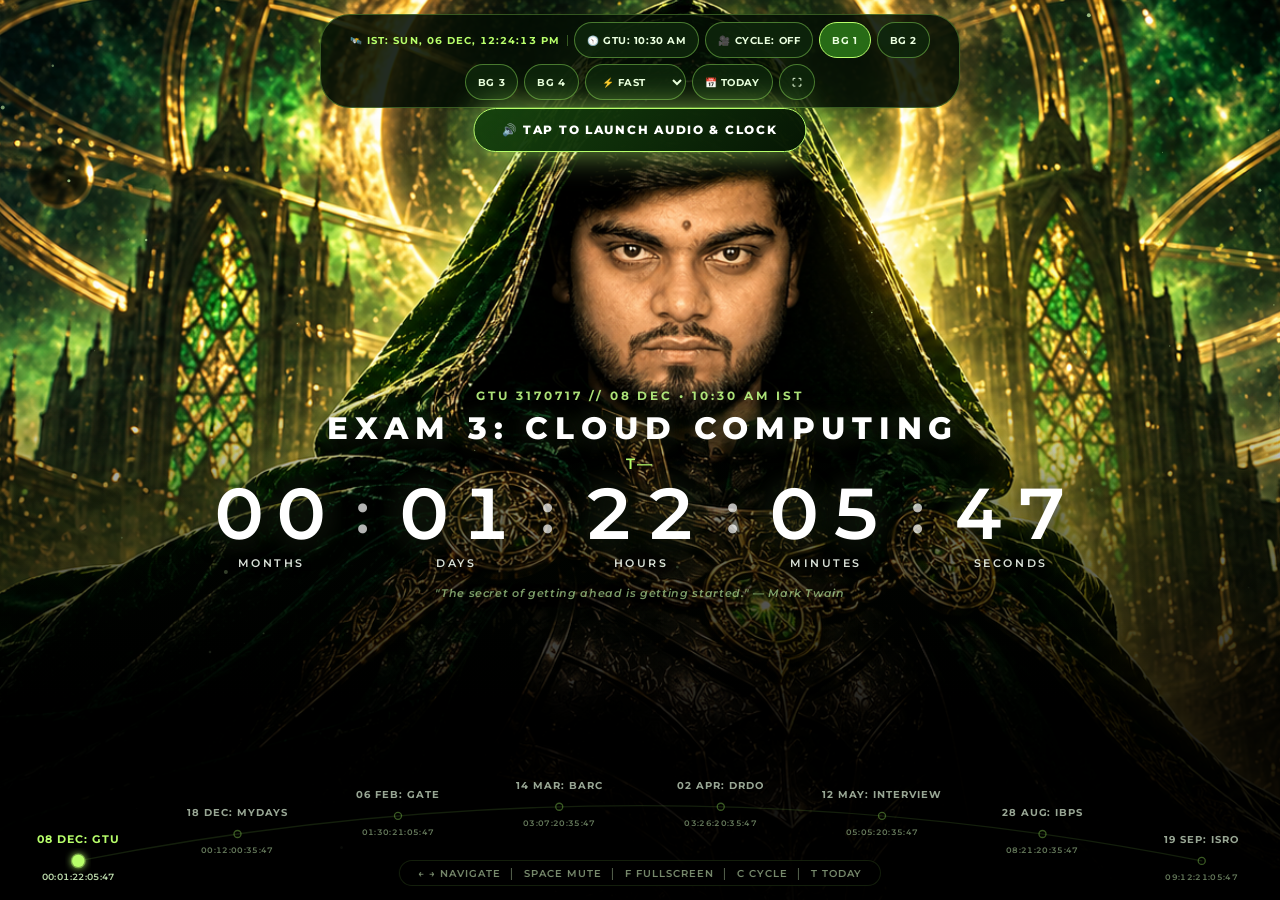
==== commit 98db6dbd: "optimize for mobile" ====
--- a/index.html
+++ b/index.html
@@ -62,34 +62,34 @@
     <nav class="top-dock auto-hide" role="toolbar" aria-label="Mission controls">
       <span class="ist-badge" id="networkTime" aria-live="polite">🕒 IST SYNCING…</span>
 
-      <button class="btn-ctrl" onclick="MDC.cycleTimeMode()" id="examModeBadge"
+      <button class="btn-ctrl hide-mobile" onclick="MDC.cycleTimeMode()" id="examModeBadge"
               aria-label="Toggle GTU exam start time">
         🕥 GTU: 10:30 AM
       </button>
 
-      <button class="btn-ctrl" id="btnCycle" onclick="MDC.toggleAutoCycle()"
+      <button class="btn-ctrl hide-mobile" id="btnCycle" onclick="MDC.toggleAutoCycle()"
               aria-label="Toggle auto-cycle through milestones">
         🎥 Cycle: OFF
       </button>
 
-      <button class="btn-ctrl active" id="btnW0" onclick="MDC.forceBg(0)" aria-label="Background 1">BG 1</button>
-      <button class="btn-ctrl"        id="btnW1" onclick="MDC.forceBg(1)" aria-label="Background 2">BG 2</button>
-      <button class="btn-ctrl"        id="btnW2" onclick="MDC.forceBg(2)" aria-label="Background 3">BG 3</button>
-      <button class="btn-ctrl"        id="btnW3" onclick="MDC.forceBg(3)" aria-label="Background 4">BG 4</button>
+      <button class="btn-ctrl active hide-mobile" id="btnW0" onclick="MDC.forceBg(0)" aria-label="Background 1">BG 1</button>
+      <button class="btn-ctrl hide-mobile"        id="btnW1" onclick="MDC.forceBg(1)" aria-label="Background 2">BG 2</button>
+      <button class="btn-ctrl hide-mobile"        id="btnW2" onclick="MDC.forceBg(2)" aria-label="Background 3">BG 3</button>
+      <button class="btn-ctrl hide-mobile"        id="btnW3" onclick="MDC.forceBg(3)" aria-label="Background 4">BG 4</button>
 
       <!-- Music Mode Selector -->
       <select id="audioModeSelect" class="select-ctrl" onchange="MDC.onAudioModeChange()"
               aria-label="Select music mode">
-        <option value="music_orig">🔊 Original (83 BPM + Tick)</option>
-        <option value="music_slow">🌑 Slowed Dark (67 BPM)</option>
-        <option value="music_fast">⚡ Boss Overdrive (101 BPM)</option>
-        <option value="music_study">🧠 Soft Study (71 BPM)</option>
-        <option value="tickonly">⏱️ Clock Tick Only</option>
+        <option value="music_orig">🔊 Music</option>
+        <option value="music_slow">🌑 Slow</option>
+        <option value="music_fast">⚡ Fast</option>
+        <option value="music_study">🧠 Study</option>
+        <option value="tickonly">⏱️ Tick</option>
         <option value="mute">🔇 Mute</option>
       </select>
 
       <button class="btn-ctrl" onclick="MDC.toggleTodayModal()" aria-label="Show today's study plan">📅 Today</button>
-      <button class="btn-ctrl" onclick="MDC.toggleFullscreen()" aria-label="Toggle fullscreen">⛶</button>
+      <button class="btn-ctrl hide-mobile" onclick="MDC.toggleFullscreen()" aria-label="Toggle fullscreen">⛶</button>
     </nav>
 
     <!-- ═══════ TODAY'S PLAN MODAL ═══════ -->
--- a/css/styles.css
+++ b/css/styles.css
@@ -1,6 +1,7 @@
 /* ==========================================================================
    MyDayClock — Professional Stylesheet
    SpaceX Mission Control Inspired | Harsh Yadav
+   Mobile-First Design | Responsive from 320px to 4K
    ========================================================================== */
 
 /* ---------- 1. CUSTOM PROPERTIES ---------- */
@@ -31,7 +32,6 @@
 }
 
 html {
-  /* Prevent iOS bounce scroll */
   overflow: hidden;
   position: fixed;
   width: 100%;
@@ -42,7 +42,7 @@
   width: 100vw;
   width: 100dvw;
   height: 100vh;
-  height: 100dvh;           /* dynamic viewport height — fixes iOS Safari address bar */
+  height: 100dvh;
   overflow: hidden;
   background: var(--bg-void);
   font-family: var(--font-main);
@@ -50,8 +50,7 @@
   -webkit-tap-highlight-color: transparent;
   -webkit-font-smoothing: antialiased;
   -moz-osx-font-smoothing: grayscale;
-  touch-action: manipulation; /* prevent double-tap zoom on mobile */
-  /* Safe area insets for devices with notch */
+  touch-action: manipulation;
   padding:
     env(safe-area-inset-top, 0px)
     env(safe-area-inset-right, 0px)
@@ -128,12 +127,8 @@
   0%   { transform: scale(1.0); }
   100% { transform: scale(1.05); }
 }
-
-/* Reduced motion: disable Ken Burns */
 @media (prefers-reduced-motion: reduce) {
-  .bg-img.active {
-    animation: none;
-  }
+  .bg-img.active { animation: none; }
 }
 
 /* ---------- 5. PARTICLE CANVAS ---------- */
@@ -170,10 +165,10 @@
   background: linear-gradient(135deg, rgba(22, 68, 14, 0.96), rgba(6, 22, 4, 0.99));
   border: 1.5px solid var(--accent);
   color: var(--text-primary);
-  padding: 14px 30px;
+  padding: 14px 28px;
   border-radius: 40px;
   font-family: var(--font-main);
-  font-size: clamp(0.62rem, 0.85vw, 0.78rem);
+  font-size: 0.72rem;
   font-weight: 800;
   letter-spacing: 0.15em;
   text-transform: uppercase;
@@ -181,6 +176,8 @@
   box-shadow: 0 0 32px var(--accent-glow);
   transition: transform var(--transition-fast), box-shadow var(--transition-fast);
   animation: unlockPulse 2s ease-in-out infinite;
+  max-width: 90vw;
+  text-align: center;
 }
 .sound-unlock:hover {
   transform: translateX(-50%) scale(1.04);
@@ -190,9 +187,7 @@
   outline: 2px solid var(--accent);
   outline-offset: 4px;
 }
-.sound-unlock[hidden] {
-  display: none;
-}
+.sound-unlock[hidden] { display: none; }
 @keyframes unlockPulse {
   0%, 100% { box-shadow: 0 0 32px var(--accent-glow); }
   50%      { box-shadow: 0 0 50px var(--accent-glow), 0 0 80px rgba(184,255,107,0.25); }
@@ -201,34 +196,34 @@
 /* ---------- 8. TOP DOCK (CONTROLS) ---------- */
 .top-dock {
   position: fixed;
-  top: 14px;
-  left: 50%;
-  transform: translateX(-50%);
+  top: 0;
+  left: 0;
+  right: 0;
   z-index: 22;
   display: flex;
   align-items: center;
-  justify-content: center;
-  flex-wrap: wrap;
-  gap: 6px;
-  width: 96%;
-  max-width: 1180px;
+  gap: 5px;
+  width: 100%;
   background: var(--bg-panel);
-  border: 1px solid var(--accent-dim);
-  padding: 7px 14px;
-  border-radius: var(--radius-pill);
-  backdrop-filter: blur(12px);
-  -webkit-backdrop-filter: blur(12px);
-}
+  border-bottom: 1px solid var(--accent-dim);
+  padding: 6px 10px;
+  overflow-x: auto;
+  -webkit-overflow-scrolling: touch;
+  flex-wrap: nowrap;
+  scrollbar-width: none;
+}
+.top-dock::-webkit-scrollbar { display: none; }
 
 .ist-badge {
-  font-size: 0.6rem;
+  font-size: 0.58rem;
   font-weight: 700;
-  letter-spacing: 0.11em;
+  letter-spacing: 0.08em;
   color: var(--accent);
-  padding-right: 8px;
+  padding-right: 7px;
   border-right: 1px solid var(--accent-dim);
   font-variant-numeric: tabular-nums;
   white-space: nowrap;
+  flex-shrink: 0;
 }
 
 .btn-ctrl,
@@ -236,16 +231,20 @@
   background: rgba(14, 38, 12, 0.88);
   border: 1px solid rgba(158, 245, 98, 0.42);
   color: #eaffdf;
-  padding: 5px 10px;
+  padding: 7px 12px;
   font-family: var(--font-main);
-  font-size: 0.59rem;
+  font-size: 0.6rem;
   font-weight: 700;
-  letter-spacing: 0.08em;
+  letter-spacing: 0.06em;
   text-transform: uppercase;
   border-radius: 20px;
   cursor: pointer;
   transition: all var(--transition-fast);
   white-space: nowrap;
+  flex-shrink: 0;
+  min-height: 36px;
+  display: inline-flex;
+  align-items: center;
 }
 .btn-ctrl:hover,
 .select-ctrl:hover,
@@ -263,43 +262,43 @@
 .countdown-overlay {
   position: fixed;
   left: 50%;
-  top: 55%;
+  top: 48%;
   transform: translate(-50%, -50%);
   z-index: 10;
   text-align: center;
-  width: 96%;
+  width: 94%;
   max-width: 1160px;
 }
 
 .mission-kicker {
-  font-size: clamp(0.5rem, 0.78vw, 0.72rem);
+  font-size: 0.65rem;
   font-weight: 700;
-  letter-spacing: 0.26em;
+  letter-spacing: 0.18em;
   color: var(--text-accent);
   text-transform: uppercase;
-  margin-bottom: 0.35rem;
+  margin-bottom: 0.4rem;
   text-shadow: 0 2px 12px rgba(0, 0, 0, 0.98);
 }
 
 .mission-heading {
-  font-size: clamp(1.1rem, 2.2vw, 1.95rem);
+  font-size: 1.25rem;
   font-weight: 800;
-  letter-spacing: 0.22em;
-  padding-left: 0.22em;
+  letter-spacing: 0.14em;
+  padding-left: 0.14em;
   text-transform: uppercase;
   color: var(--text-primary);
   text-shadow:
     0 4px 18px rgba(0, 0, 0, 0.98),
     0 0 24px rgba(175, 255, 125, 0.3);
-  margin-bottom: clamp(0.3rem, 0.8vh, 0.7rem);
+  margin-bottom: 0.4rem;
 }
 
 .t-minus {
-  font-size: clamp(0.7rem, 1.1vw, 1rem);
+  font-size: 0.8rem;
   font-weight: 600;
   letter-spacing: 0.15em;
   color: var(--accent);
-  margin-bottom: clamp(0.15rem, 0.4vh, 0.3rem);
+  margin-bottom: 0.2rem;
   text-shadow: 0 2px 10px rgba(0, 0, 0, 0.9);
 }
 
@@ -307,21 +306,21 @@
   display: flex;
   justify-content: center;
   align-items: baseline;
-  gap: clamp(0.24rem, 1.3vw, 1.12rem);
+  gap: 0.3rem;
 }
 
 .unit-block {
   display: flex;
   flex-direction: column;
   align-items: center;
-  min-width: clamp(50px, 10vw, 128px);
+  min-width: 52px;
 }
 
 .digit-pair {
-  font-size: clamp(1.7rem, 5vw, 4.5rem);
+  font-size: 2.6rem;
   font-weight: 600;
-  letter-spacing: 0.17em;
-  padding-left: 0.17em;
+  letter-spacing: 0.08em;
+  padding-left: 0.08em;
   color: var(--text-primary);
   font-variant-numeric: tabular-nums;
   line-height: 1.05;
@@ -338,7 +337,7 @@
 }
 
 .colon-sep {
-  font-size: clamp(1.3rem, 3.8vw, 3.4rem);
+  font-size: 2rem;
   font-weight: 600;
   color: var(--text-primary);
   transform: translateY(-0.12em);
@@ -347,11 +346,11 @@
 }
 
 .sub-label {
-  margin-top: clamp(0.3rem, 0.8vh, 0.65rem);
-  font-size: clamp(0.4rem, 0.7vw, 0.66rem);
+  margin-top: 0.35rem;
+  font-size: 0.55rem;
   font-weight: 600;
-  letter-spacing: 0.24em;
-  padding-left: 0.24em;
+  letter-spacing: 0.18em;
+  padding-left: 0.18em;
   color: var(--text-secondary);
   text-transform: uppercase;
   text-shadow: 0 2px 8px rgba(0, 0, 0, 0.98);
@@ -359,16 +358,17 @@
 
 /* ---------- 10. MOTIVATIONAL QUOTE ---------- */
 .quote-bar {
-  margin-top: clamp(0.8rem, 1.8vh, 1.4rem);
-  font-size: clamp(0.52rem, 0.72vw, 0.68rem);
+  margin-top: 1rem;
+  font-size: 0.6rem;
   font-weight: 600;
   font-style: italic;
-  letter-spacing: 0.08em;
+  letter-spacing: 0.06em;
   color: rgba(200, 255, 170, 0.6);
   text-shadow: 0 2px 8px rgba(0, 0, 0, 0.9);
-  max-width: 600px;
+  max-width: 500px;
   margin-left: auto;
   margin-right: auto;
+  padding: 0 12px;
   transition: opacity 0.5s ease;
 }
 
@@ -379,9 +379,9 @@
   left: 50%;
   transform: translateX(-50%);
   z-index: 22;
-  width: 96vw;
+  width: 100vw;
   max-width: 1440px;
-  height: clamp(100px, 18vh, 180px);
+  height: 110px;
   pointer-events: none;
 }
 
@@ -403,9 +403,9 @@
 }
 .arc-node-label {
   font-family: var(--font-main);
-  font-size: 11px;
+  font-size: 9px;
   font-weight: 700;
-  letter-spacing: 0.1em;
+  letter-spacing: 0.06em;
   fill: var(--text-muted);
   text-anchor: middle;
   text-transform: uppercase;
@@ -414,16 +414,16 @@
 }
 .arc-node-label.is-active {
   fill: var(--accent);
-  font-size: 12.5px;
+  font-size: 10.5px;
 }
 .arc-node-label.is-done {
   fill: rgba(130, 200, 90, 0.6);
 }
 .arc-time-label {
   font-family: var(--font-main);
-  font-size: 9.5px;
+  font-size: 7.5px;
   font-weight: 600;
-  letter-spacing: 0.06em;
+  letter-spacing: 0.04em;
   fill: rgba(200, 240, 180, 0.5);
   text-anchor: middle;
   font-variant-numeric: tabular-nums;
@@ -431,7 +431,7 @@
 }
 .arc-time-label.is-active {
   fill: rgba(220, 255, 200, 0.85);
-  font-size: 10.5px;
+  font-size: 8.5px;
 }
 
 /* Active node pulse */
@@ -442,11 +442,8 @@
 .arc-dot-active {
   animation: arcPulse 2s ease-in-out infinite;
 }
-
 @media (prefers-reduced-motion: reduce) {
-  .arc-dot-active {
-    animation: none;
-  }
+  .arc-dot-active { animation: none; }
 }
 
 /* ---------- 12. TODAY MODAL ---------- */
@@ -480,7 +477,7 @@
   background: var(--bg-panel-solid);
   border: 1.5px solid var(--accent);
   border-radius: var(--radius-card);
-  padding: 24px 28px;
+  padding: 20px 18px;
   backdrop-filter: blur(16px);
   -webkit-backdrop-filter: blur(16px);
   box-shadow: 0 20px 60px rgba(0, 0, 0, 0.95), 0 0 40px rgba(184, 255, 107, 0.1);
@@ -494,16 +491,16 @@
 }
 .modal h3 {
   font-size: 0.85rem;
-  letter-spacing: 0.16em;
+  letter-spacing: 0.14em;
   color: var(--accent);
   text-transform: uppercase;
-  margin-bottom: 12px;
+  margin-bottom: 10px;
 }
 .modal p {
   font-size: 0.78rem;
   line-height: 1.7;
   color: #e8ffe0;
-  margin-bottom: 16px;
+  margin-bottom: 14px;
 }
 
 /* ---------- 13. KEYBOARD HINT ---------- */
@@ -513,9 +510,9 @@
   left: 50%;
   transform: translateX(-50%);
   z-index: 20;
-  font-size: clamp(0.58rem, 0.75vw, 0.72rem);
+  font-size: 0.62rem;
   font-weight: 600;
-  letter-spacing: 0.12em;
+  letter-spacing: 0.1em;
   color: rgba(220, 255, 200, 0.55);
   text-transform: uppercase;
   pointer-events: none;
@@ -526,6 +523,8 @@
   backdrop-filter: blur(6px);
   -webkit-backdrop-filter: blur(6px);
   white-space: nowrap;
+  /* Hide on touch devices by default — shown via media query on desktop */
+  display: none;
 }
 
 /* ---------- 14. AUTO-HIDE SYSTEM ---------- */
@@ -537,147 +536,98 @@
   pointer-events: none !important;
 }
 
-/* ---------- 15. RESPONSIVE — ALL DEVICES ---------- */
-
-/* ── Tablet (≤ 1100px) ── */
-@media (max-width: 1100px) {
-  .countdown-overlay { top: 50%; }
-  .mission-arc { height: clamp(90px, 16vh, 150px); }
-}
-
-/* ── Small Tablet / Large Phone Landscape (≤ 900px) ── */
-@media (max-width: 900px) {
-  .countdown-overlay { top: 48%; }
-  .top-dock {
-    padding: 5px 10px;
-    gap: 4px;
-    max-width: 98%;
-  }
-  .mission-arc { height: clamp(85px, 15vh, 140px); }
-  .arc-node-label { font-size: 9px; }
-  .arc-time-label { font-size: 8px; }
-  .kbd-hint { font-size: 0.52rem; padding: 4px 12px; }
-}
-
-/* ── Phone Landscape / Small Tablet (≤ 768px) ── */
+/* ==========================================================================
+   15. RESPONSIVE — MOBILE-FIRST → DESKTOP SCALE-UP
+   ========================================================================== */
+
+/* Hide non-essential controls on phones */
 @media (max-width: 768px) {
-  .countdown-overlay { top: 46%; }
-  .top-dock {
-    padding: 5px 8px;
-    gap: 3px;
-    overflow-x: auto;
-    -webkit-overflow-scrolling: touch;
-    flex-wrap: nowrap;
-    justify-content: flex-start;
-  }
-  .btn-ctrl, .select-ctrl {
-    font-size: 0.52rem;
-    padding: 4px 8px;
-    flex-shrink: 0;
-  }
-  .mission-arc { height: clamp(80px, 14vh, 130px); }
-  .arc-node-label { font-size: 8px; letter-spacing: 0.06em; }
-  .arc-time-label { font-size: 7px; }
-  .modal { width: 95%; padding: 18px 16px; }
-  .modal h3 { font-size: 0.75rem; }
-  .modal p { font-size: 0.7rem; }
-  .sound-unlock { padding: 10px 20px; font-size: 0.6rem; }
-  .kbd-hint { display: none; } /* hide on touch devices */
-}
-
-/* ── Phone Portrait (≤ 480px) ── */
-@media (max-width: 480px) {
-  .countdown-overlay { top: 42%; }
-  .digit-pair {
-    font-size: clamp(1.4rem, 10vw, 2.8rem);
-  }
-  .colon-sep {
-    font-size: clamp(1rem, 7vw, 2rem);
-  }
-  .sub-label {
-    font-size: clamp(0.35rem, 2.2vw, 0.5rem);
-  }
-  .mission-kicker {
-    font-size: clamp(0.4rem, 2.5vw, 0.6rem);
-  }
-  .mission-heading {
-    font-size: clamp(0.8rem, 4.5vw, 1.3rem);
-    letter-spacing: 0.12em;
-    padding-left: 0.12em;
-  }
-  .t-minus {
-    font-size: clamp(0.55rem, 2.8vw, 0.8rem);
-  }
-  .quote-bar {
-    font-size: clamp(0.42rem, 2.5vw, 0.55rem);
-    padding: 0 8px;
-  }
-  .top-dock {
-    max-width: 100%;
-    width: 100%;
-    border-radius: 0;
-    top: 0;
-    padding: 4px 6px;
-    gap: 3px;
-  }
-  .ist-badge { font-size: 0.48rem; padding-right: 5px; }
-  .mission-arc {
-    width: 100vw;
-    height: clamp(70px, 13vh, 110px);
-  }
-  .arc-node-label { font-size: 6.5px; letter-spacing: 0.04em; }
-  .arc-time-label { font-size: 5.5px; }
-  .sound-unlock {
-    top: 15vh;
-    padding: 10px 18px;
-    font-size: 0.55rem;
-    max-width: 90vw;
-    text-align: center;
-  }
-}
-
-/* ── Very Small Phone (≤ 360px, e.g. iPhone SE, Galaxy A01) ── */
+  .hide-mobile { display: none !important; }
+}
+
+/* ── Small phones (≤ 360px) — iPhone SE, Galaxy A01 ── */
 @media (max-width: 360px) {
-  .countdown-overlay { top: 38%; }
-  .digit-pair { font-size: clamp(1.2rem, 9vw, 2.2rem); }
-  .colon-sep { font-size: clamp(0.9rem, 6vw, 1.6rem); }
-  .digits-row { gap: 0.15rem; }
-  .unit-block { min-width: 42px; }
-  .mission-heading {
-    font-size: clamp(0.7rem, 4vw, 1.1rem);
-    letter-spacing: 0.08em;
-  }
-}
-
-/* ── Landscape on short screens (phone/tablet held sideways) ── */
-@media (max-height: 500px) and (orientation: landscape) {
-  .countdown-overlay { top: 50%; }
-  .digit-pair { font-size: clamp(1.3rem, 5vh, 2.5rem); }
-  .colon-sep { font-size: clamp(1rem, 4vh, 2rem); }
-  .sub-label { font-size: clamp(0.35rem, 1.5vh, 0.45rem); margin-top: 2px; }
-  .mission-kicker { font-size: clamp(0.4rem, 1.5vh, 0.55rem); }
-  .mission-heading {
-    font-size: clamp(0.7rem, 3vh, 1.2rem);
-    margin-bottom: 0.15rem;
-  }
-  .t-minus { font-size: clamp(0.45rem, 1.8vh, 0.7rem); }
-  .quote-bar { display: none; }
-  .top-dock { padding: 3px 8px; }
-  .btn-ctrl, .select-ctrl { padding: 3px 7px; font-size: 0.48rem; }
-  .ist-badge { font-size: 0.48rem; }
-  .mission-arc { height: clamp(55px, 12vh, 90px); }
+  .countdown-overlay { top: 44%; }
+  .digit-pair { font-size: 2.2rem; }
+  .colon-sep { font-size: 1.6rem; }
+  .digits-row { gap: 0.1rem; }
+  .unit-block { min-width: 44px; }
+  .mission-heading { font-size: 1.05rem; letter-spacing: 0.08em; }
+  .mission-kicker { font-size: 0.55rem; letter-spacing: 0.1em; }
+  .sub-label { font-size: 0.48rem; }
+  .quote-bar { font-size: 0.5rem; }
+  .mission-arc { height: 90px; }
   .arc-node-label { font-size: 7px; }
   .arc-time-label { font-size: 6px; }
-  .sound-unlock { top: 5vh; padding: 8px 16px; font-size: 0.5rem; }
-  .shadow-gradient {
-    background: linear-gradient(to bottom,
-      transparent 0%, transparent 30%,
-      rgba(0, 0, 0, 0.7) 65%,
-      rgba(0, 0, 0, 0.95) 100%);
+}
+
+/* ── Standard phones (481px+) — countdown scales up ── */
+@media (min-width: 481px) {
+  .countdown-overlay { top: 50%; }
+  .digit-pair { font-size: 3.2rem; }
+  .colon-sep { font-size: 2.4rem; }
+  .digits-row { gap: 0.6rem; }
+  .unit-block { min-width: 68px; }
+  .mission-heading { font-size: 1.5rem; letter-spacing: 0.18em; padding-left: 0.18em; }
+  .mission-kicker { font-size: 0.7rem; letter-spacing: 0.22em; }
+  .t-minus { font-size: 0.85rem; }
+  .sub-label { font-size: 0.6rem; letter-spacing: 0.22em; }
+  .quote-bar { font-size: 0.65rem; max-width: 550px; }
+  .mission-arc { height: 130px; }
+  .arc-node-label { font-size: 10px; letter-spacing: 0.08em; }
+  .arc-time-label { font-size: 8.5px; }
+}
+
+/* ── Tablet (769px+) — dock centers, full layout ── */
+@media (min-width: 769px) {
+  .top-dock {
+    top: 14px;
+    left: 50%;
+    right: auto;
+    transform: translateX(-50%);
+    width: auto;
+    max-width: 1180px;
+    border-radius: var(--radius-pill);
+    border: 1px solid var(--accent-dim);
+    border-bottom: 1px solid var(--accent-dim);
+    justify-content: center;
+    flex-wrap: wrap;
+    padding: 7px 14px;
+    gap: 6px;
   }
-}
-
-/* ── Ultra-wide & TV/OBS (≥ 1920px) ── */
+  .countdown-overlay { top: 52%; }
+  .digit-pair { font-size: 3.8rem; }
+  .colon-sep { font-size: 2.8rem; }
+  .digits-row { gap: 0.9rem; }
+  .unit-block { min-width: 90px; }
+  .mission-heading { font-size: 1.8rem; letter-spacing: 0.22em; padding-left: 0.22em; }
+  .mission-kicker { font-size: 0.72rem; letter-spacing: 0.26em; }
+  .t-minus { font-size: 0.95rem; }
+  .sub-label { font-size: 0.62rem; letter-spacing: 0.24em; }
+  .quote-bar { font-size: 0.68rem; max-width: 600px; }
+  .mission-arc { width: 96vw; height: 150px; }
+  .arc-node-label { font-size: 11px; letter-spacing: 0.1em; }
+  .arc-node-label.is-active { font-size: 12.5px; }
+  .arc-time-label { font-size: 9.5px; }
+  .arc-time-label.is-active { font-size: 10.5px; }
+  .kbd-hint { display: block; }   /* Show keyboard hints on desktop */
+  .modal { padding: 24px 28px; }
+  .ist-badge { font-size: 0.6rem; letter-spacing: 0.11em; }
+}
+
+/* ── Large desktop (1100px+) ── */
+@media (min-width: 1100px) {
+  .countdown-overlay { top: 55%; }
+  .digit-pair { font-size: 4.5rem; letter-spacing: 0.17em; padding-left: 0.17em; }
+  .colon-sep { font-size: 3.4rem; }
+  .digits-row { gap: 1.1rem; }
+  .unit-block { min-width: 128px; }
+  .mission-heading { font-size: 1.95rem; }
+  .sub-label { font-size: 0.66rem; }
+  .mission-arc { height: 180px; }
+}
+
+/* ── Ultra-wide & TV/OBS (1920px+) ── */
 @media (min-width: 1920px) {
   .countdown-overlay { top: 58%; }
   .digit-pair { font-size: clamp(3.5rem, 4.5vw, 6rem); }
@@ -703,6 +653,31 @@
   .arc-time-label { font-size: 14px; }
 }
 
+/* ── Landscape on short screens (phone held sideways) ── */
+@media (max-height: 500px) and (orientation: landscape) {
+  .countdown-overlay { top: 50%; }
+  .digit-pair { font-size: clamp(1.6rem, 6vh, 2.8rem); }
+  .colon-sep { font-size: clamp(1.2rem, 5vh, 2.2rem); }
+  .sub-label { font-size: 0.45rem; margin-top: 2px; }
+  .mission-kicker { font-size: 0.5rem; }
+  .mission-heading { font-size: clamp(0.8rem, 3.5vh, 1.3rem); margin-bottom: 0.15rem; }
+  .t-minus { font-size: 0.55rem; }
+  .quote-bar { display: none; }
+  .top-dock { padding: 3px 8px; }
+  .btn-ctrl, .select-ctrl { padding: 3px 7px; font-size: 0.5rem; min-height: 28px; }
+  .ist-badge { font-size: 0.48rem; }
+  .mission-arc { height: clamp(55px, 14vh, 95px); }
+  .arc-node-label { font-size: 7px; }
+  .arc-time-label { font-size: 6px; }
+  .sound-unlock { top: 5vh; padding: 8px 16px; font-size: 0.5rem; }
+  .shadow-gradient {
+    background: linear-gradient(to bottom,
+      transparent 0%, transparent 30%,
+      rgba(0, 0, 0, 0.7) 65%,
+      rgba(0, 0, 0, 0.95) 100%);
+  }
+}
+
 /* ---------- 16. ACCESSIBILITY ---------- */
 .sr-only {
   position: absolute;
@@ -728,7 +703,6 @@
   }
 }
 
-/* Focus visible for keyboard navigation */
 :focus:not(:focus-visible) {
   outline: none;
 }
